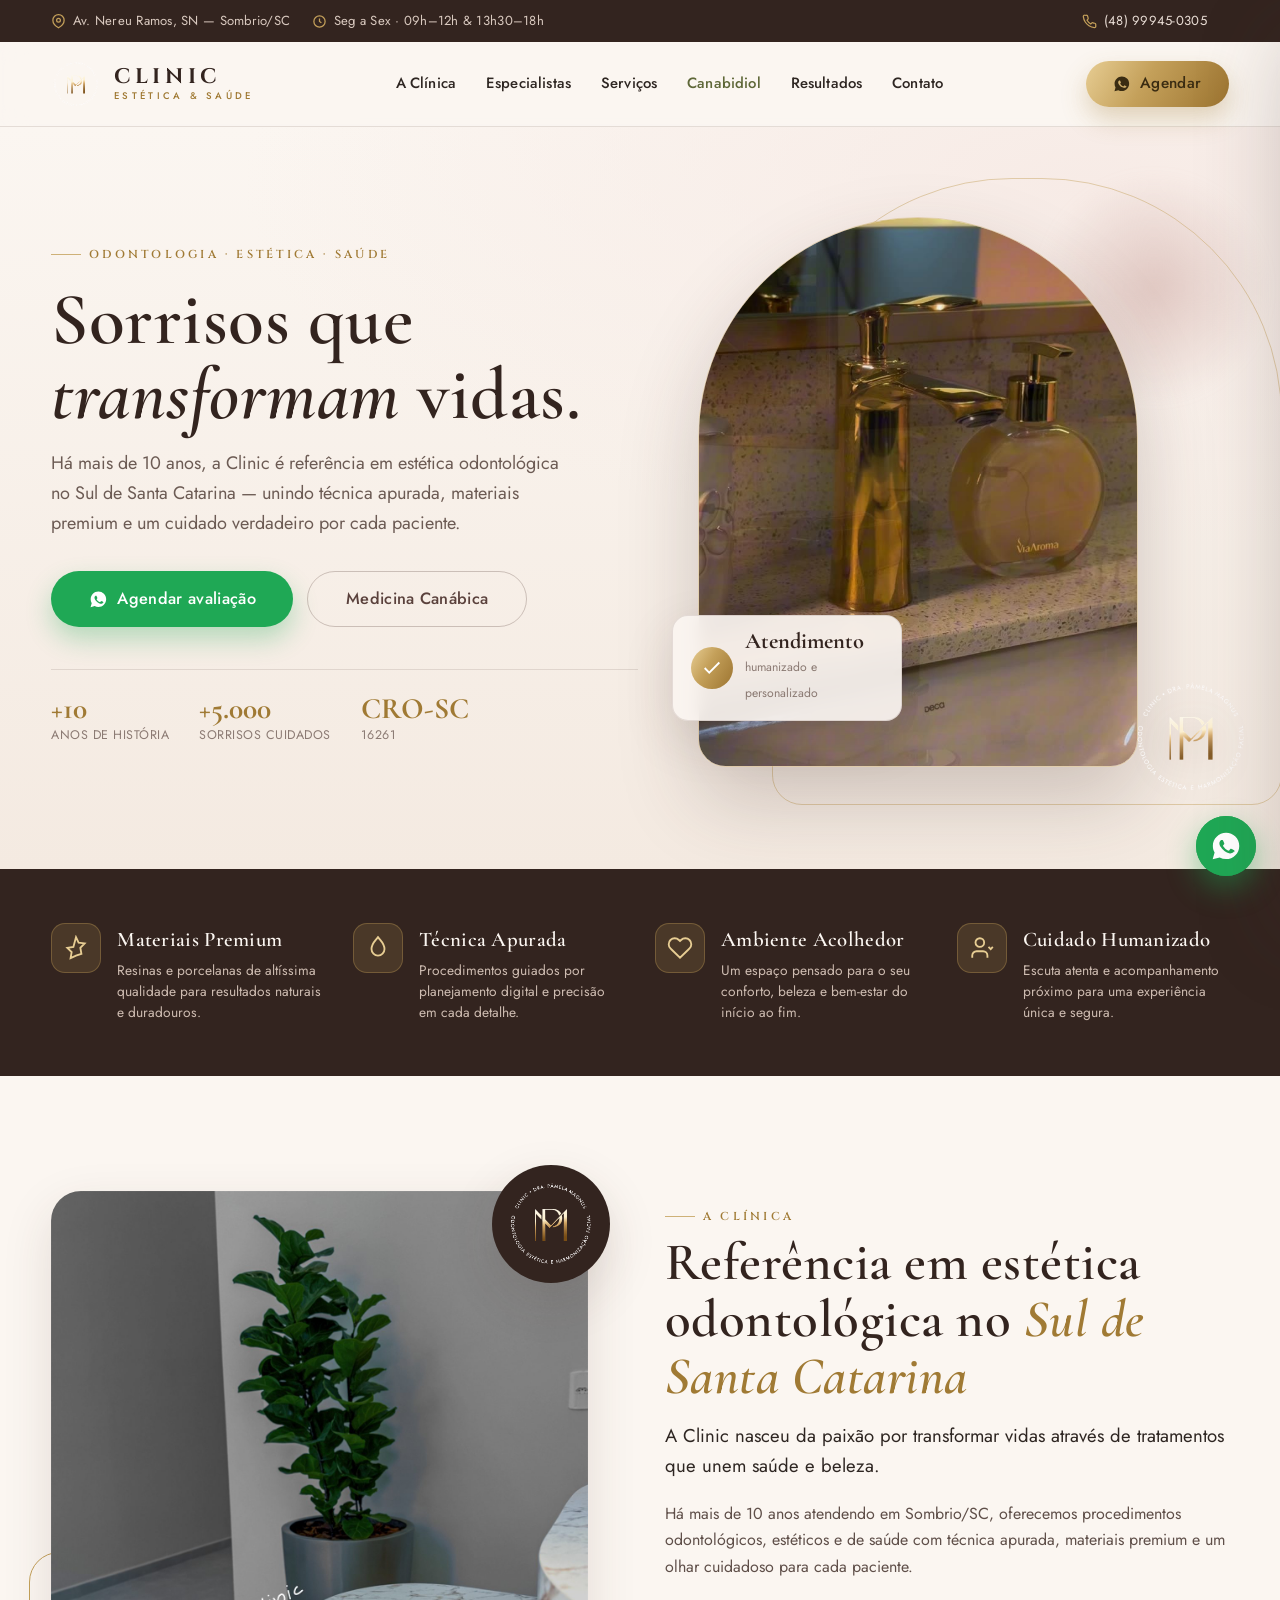
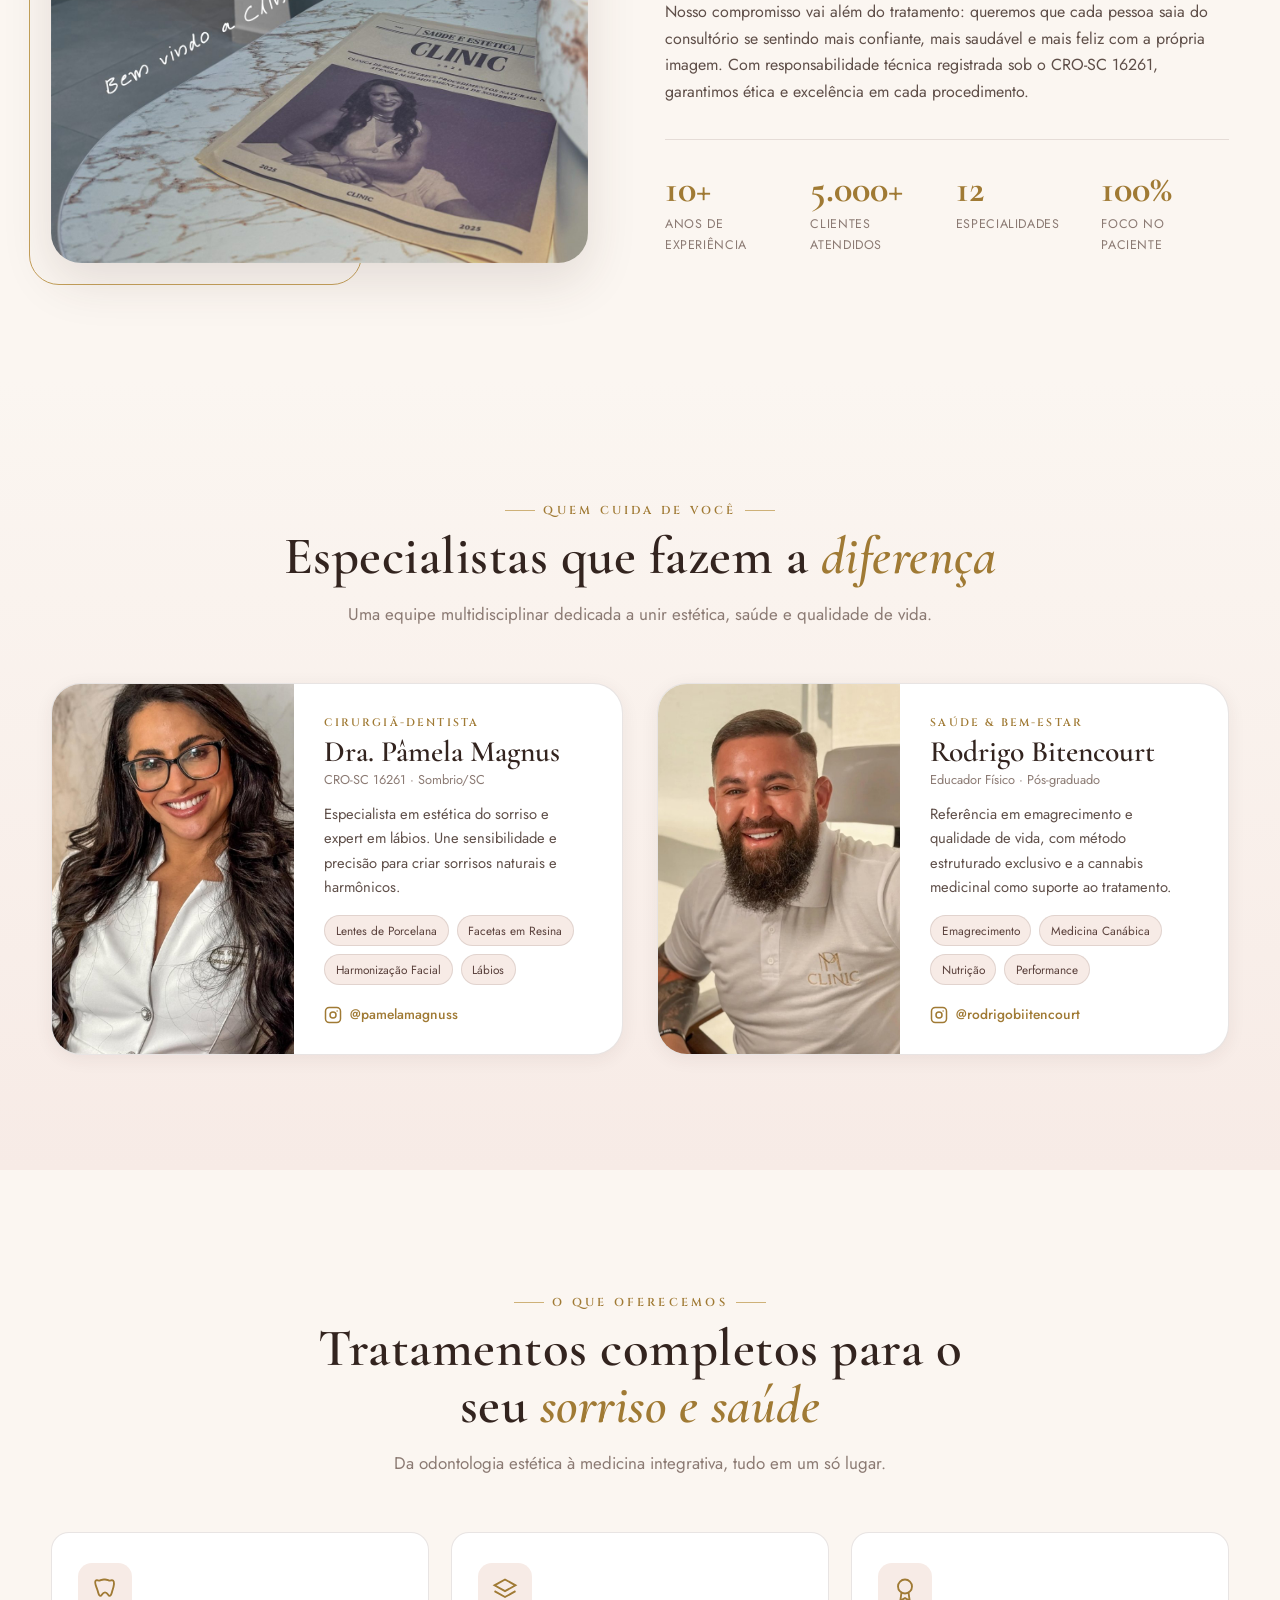
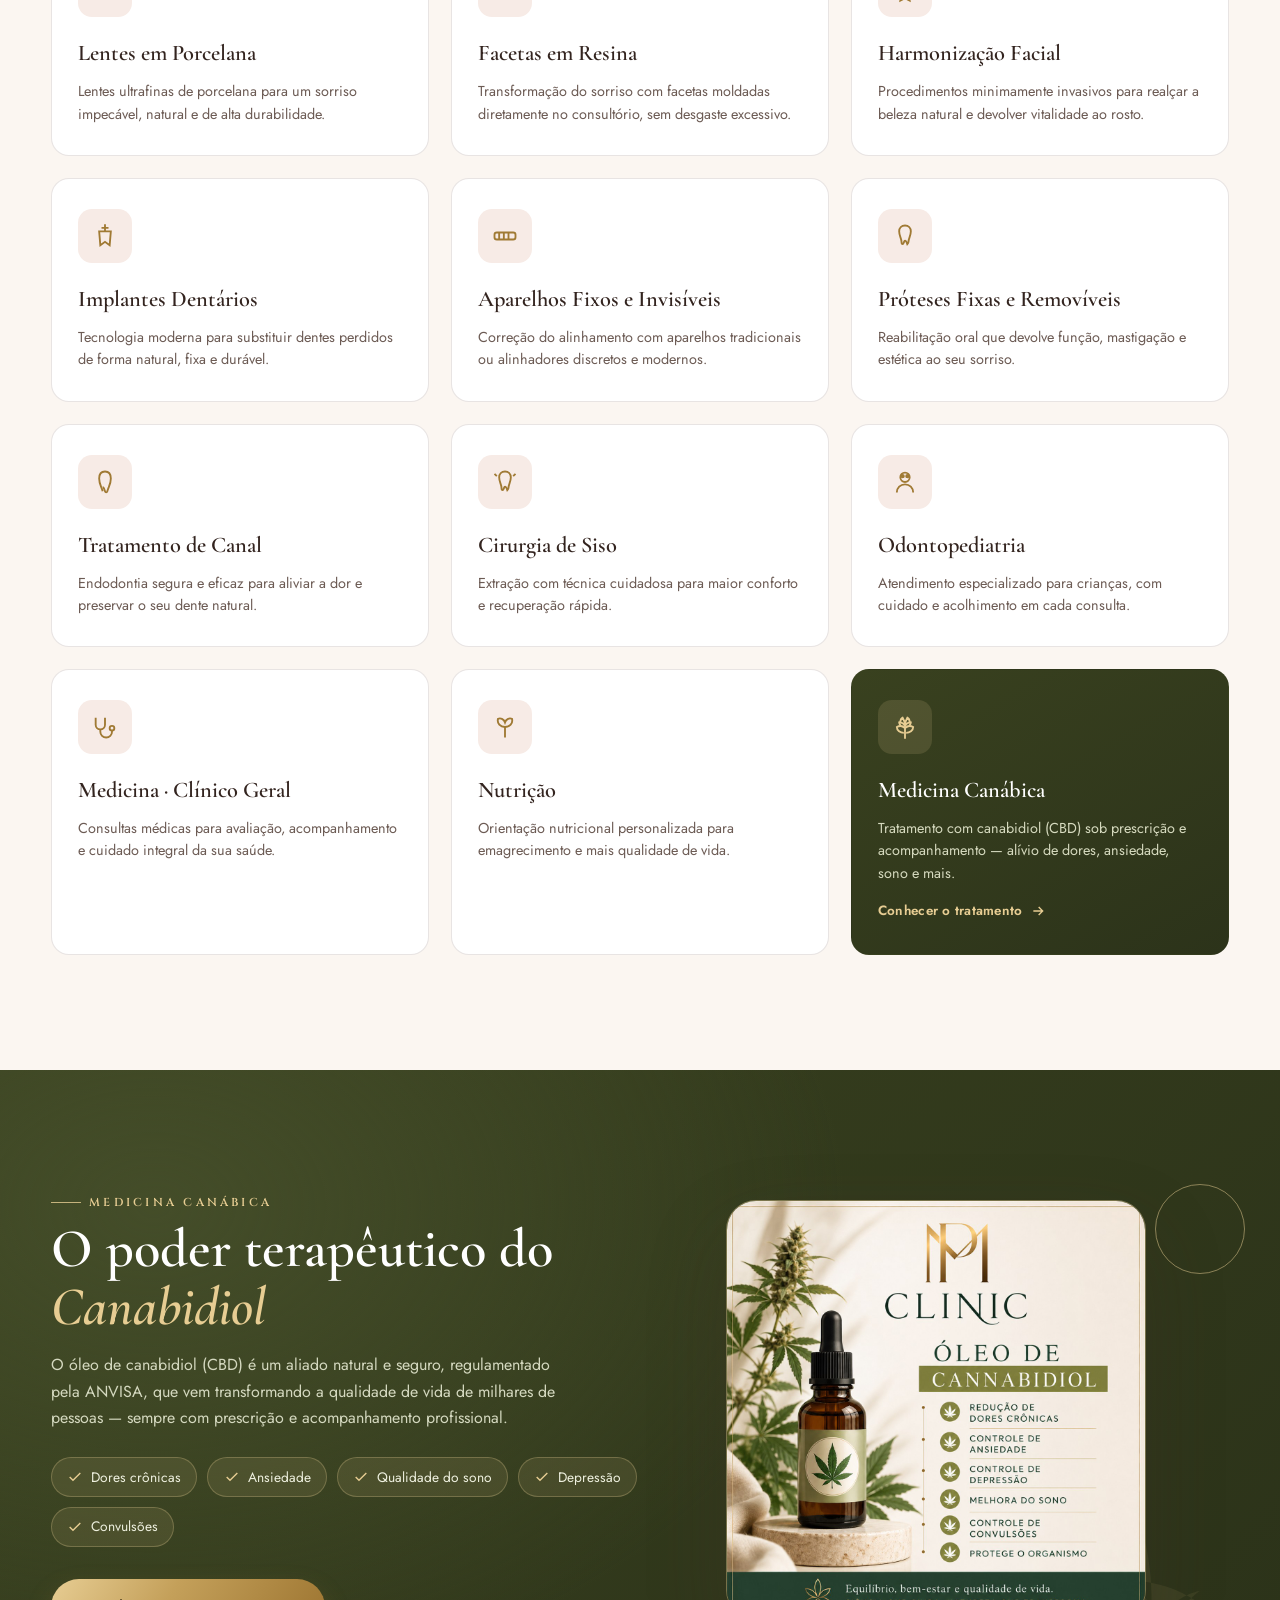
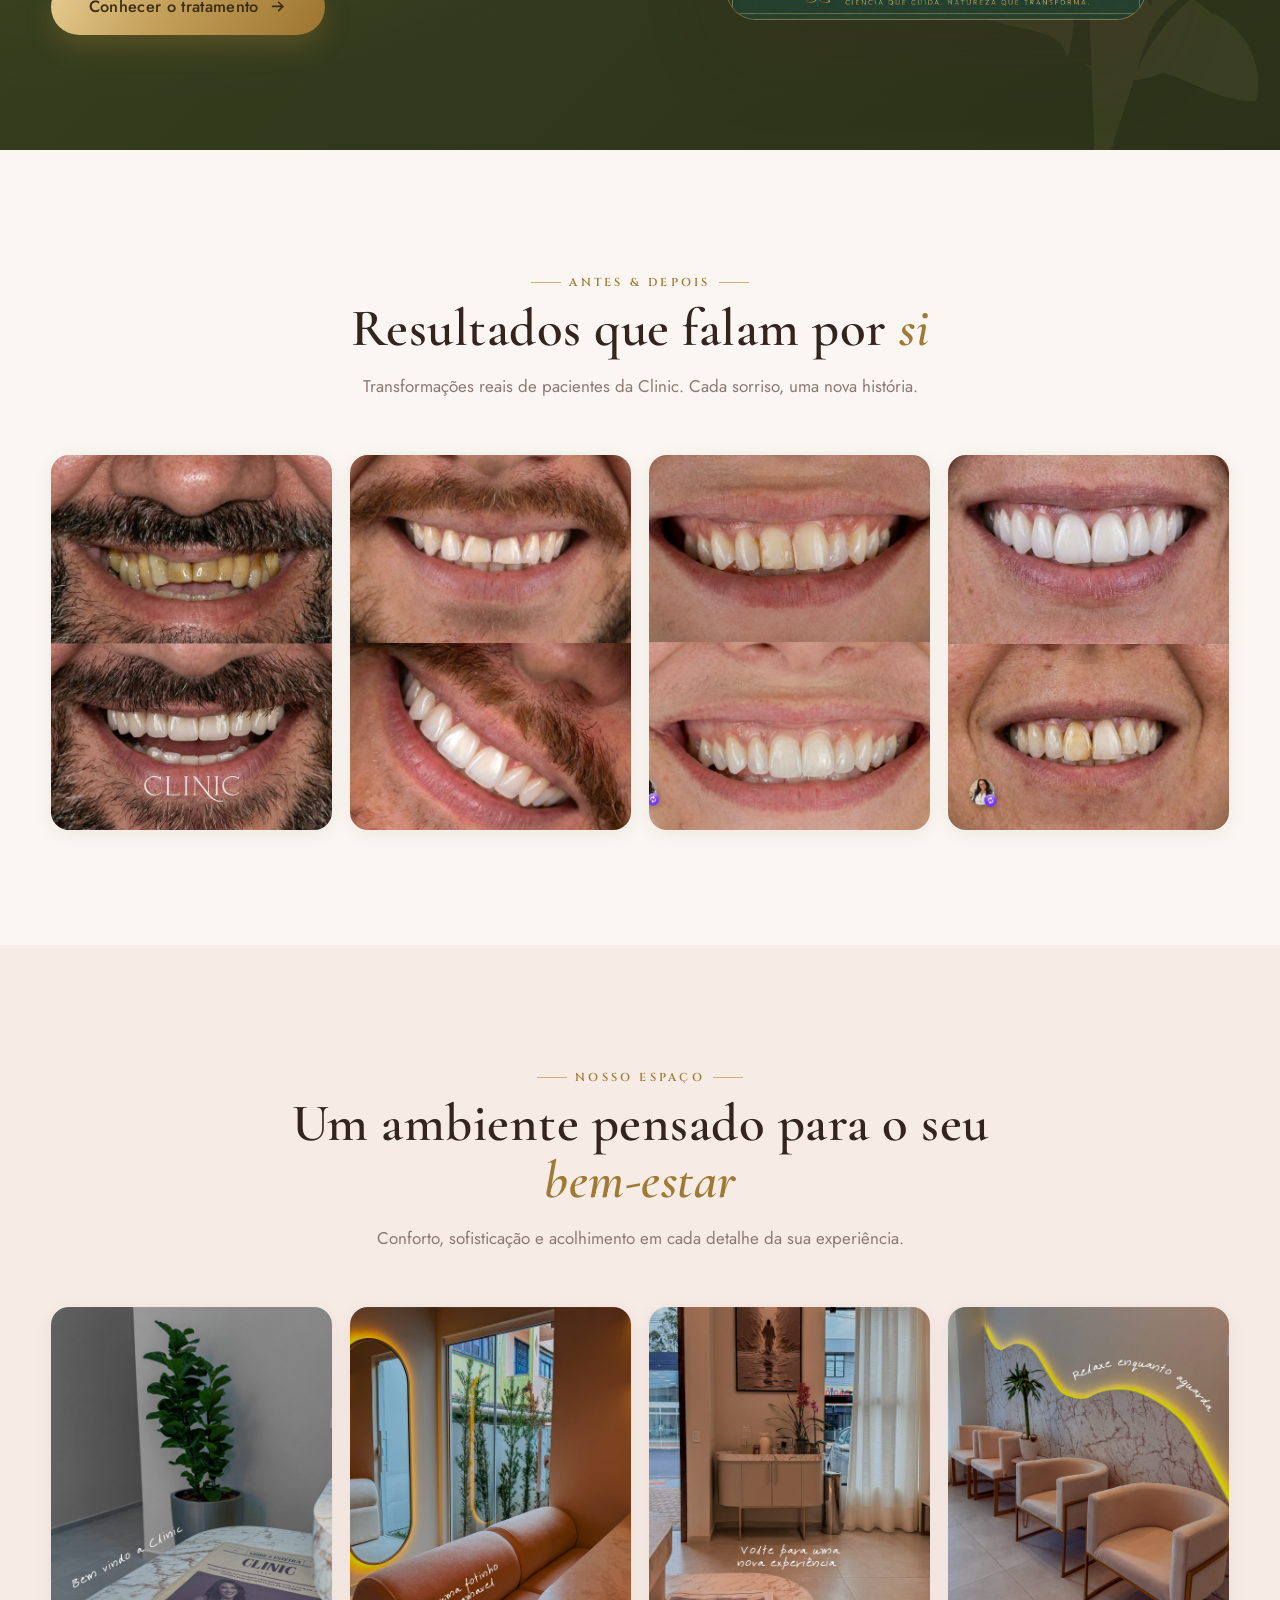
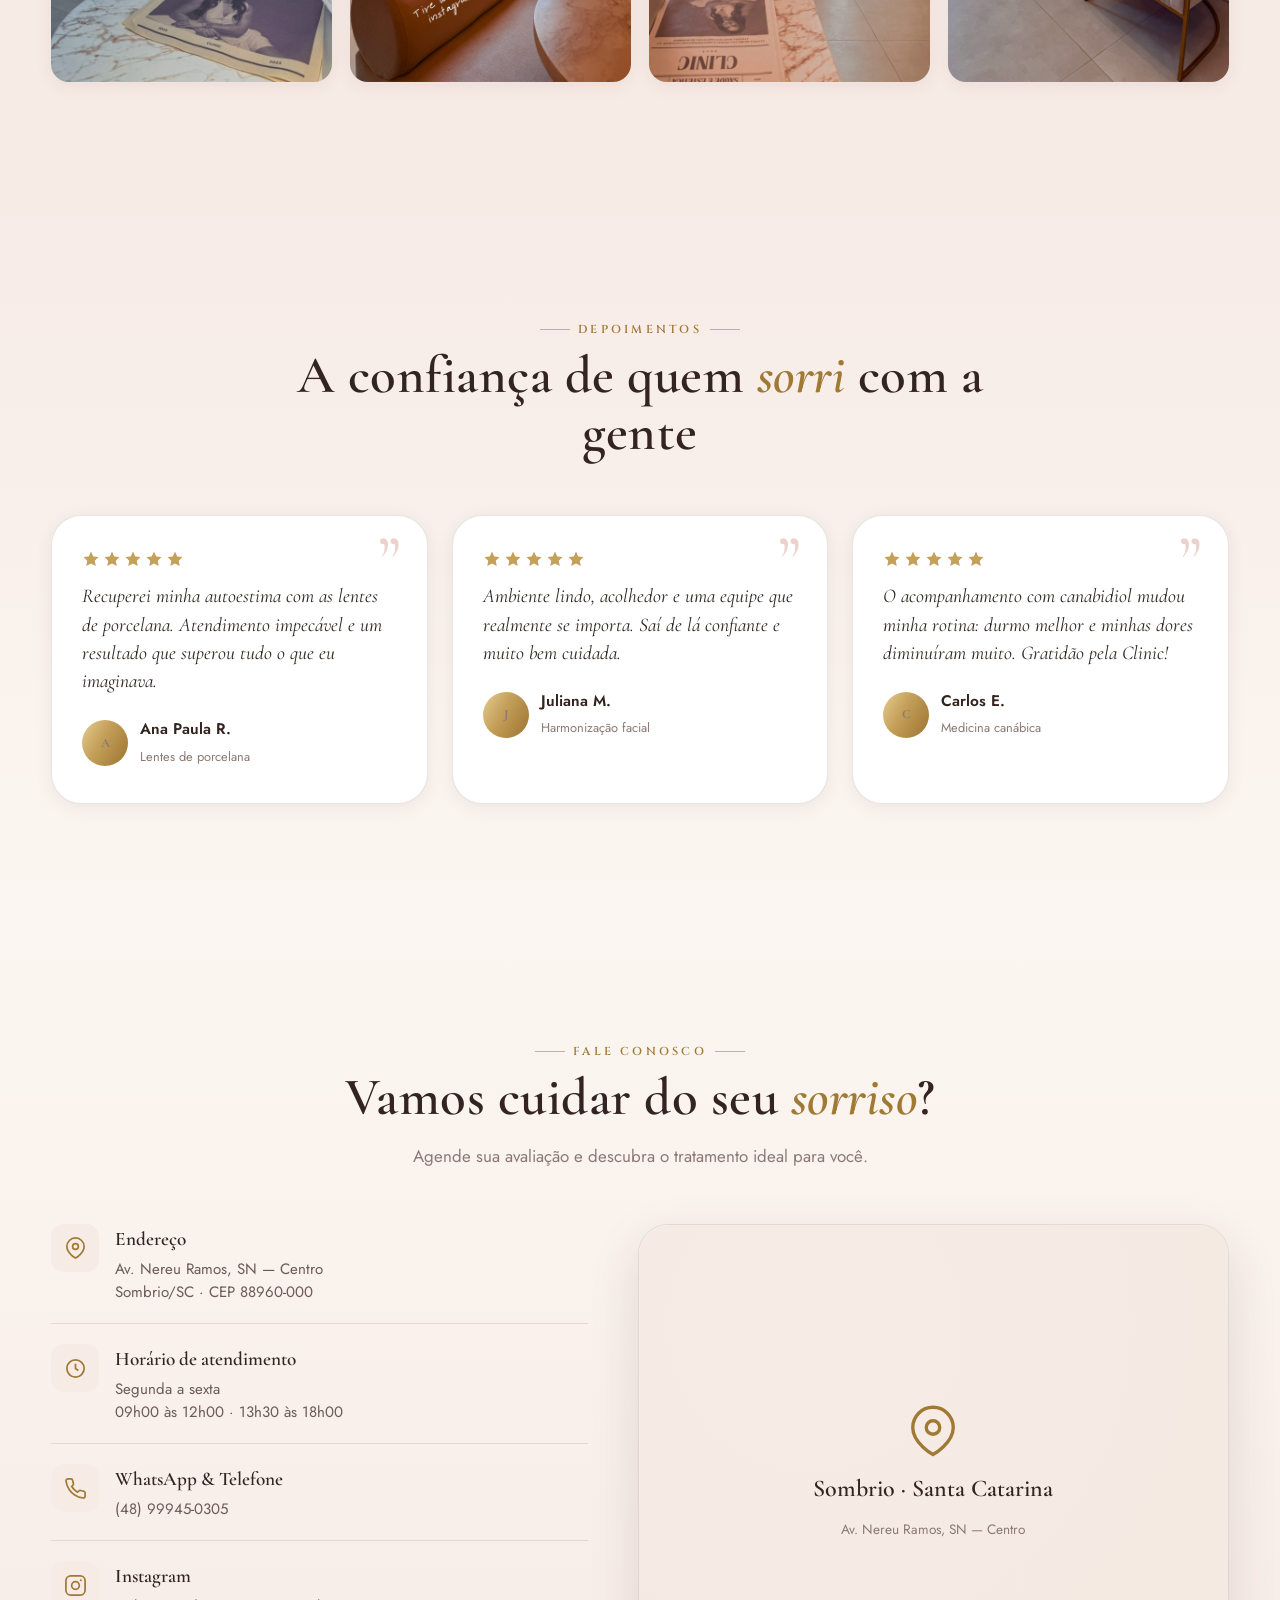
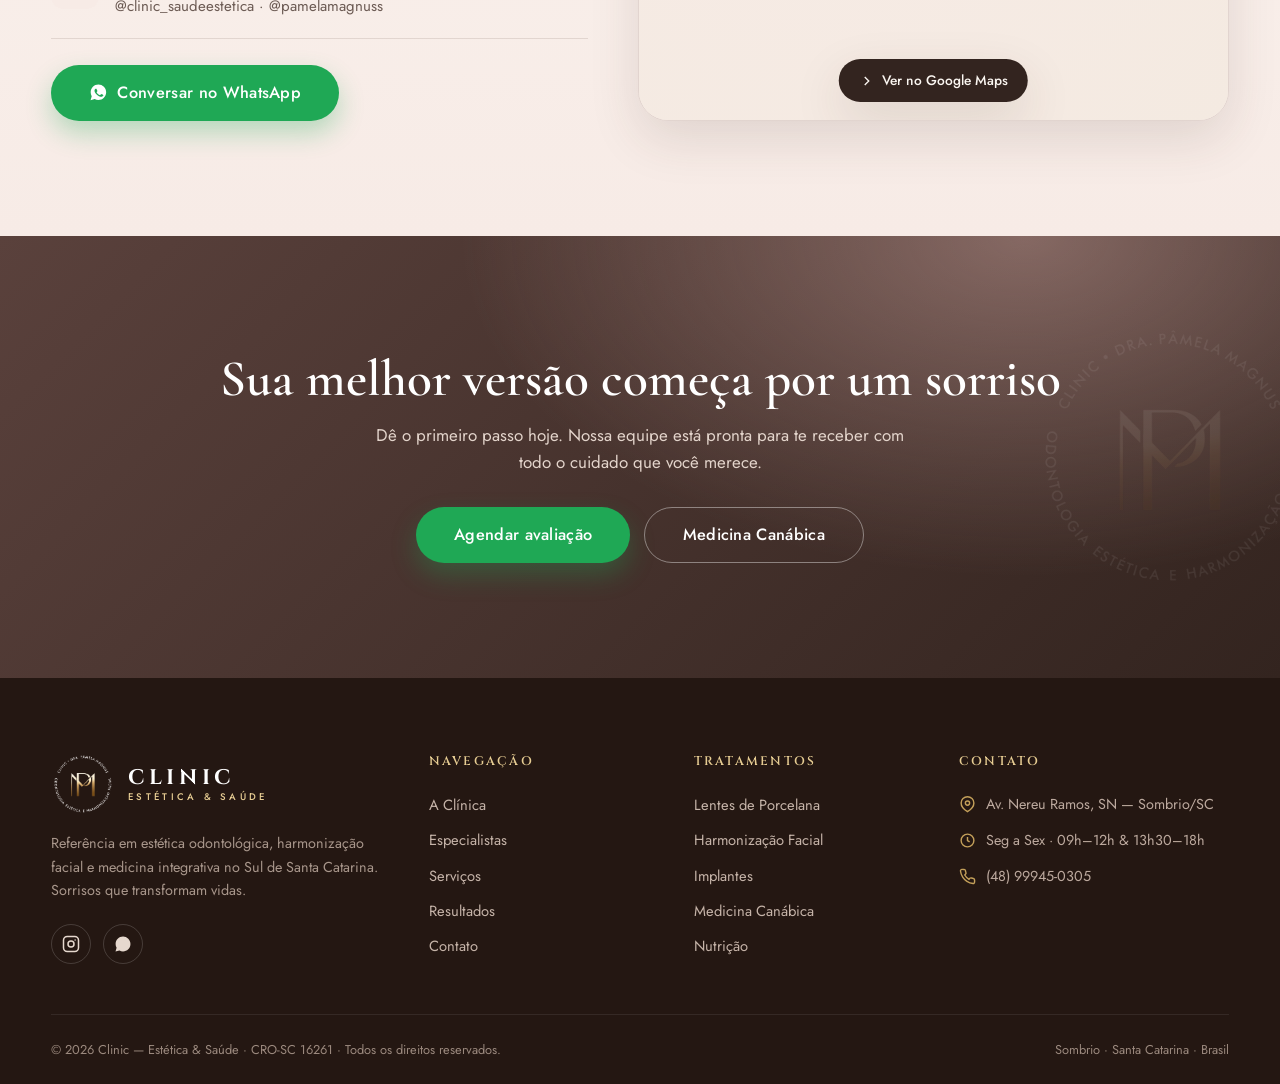
==== index.html @ 9b72a25b "Versao inicial do site Clinic para deploy na Vercel Site estatico (HTML/CSS/JS) da Clinic - Estetica" ====
<!DOCTYPE html>
<html lang="pt-BR">
<head>
<meta charset="UTF-8">
<meta name="viewport" content="width=device-width, initial-scale=1.0">
<title>Clinic — Estética &amp; Saúde | Odontologia e Harmonização Facial em Sombrio/SC</title>
<meta name="description" content="Clinic — referência em estética odontológica no Sul de Santa Catarina. Lentes de porcelana, facetas, harmonização facial, implantes e medicina canábica em Sombrio/SC. Agende sua avaliação.">
<meta name="theme-color" content="#33241F">
<meta property="og:title" content="Clinic — Estética &amp; Saúde | Sombrio/SC">
<meta property="og:description" content="Sorrisos que transformam vidas. Odontologia estética, harmonização facial e medicina canábica em Sombrio/SC.">
<meta property="og:type" content="website">
<meta property="og:url" content="https://clinicsombrio.com/">
<meta property="og:image" content="https://clinicsombrio.com/assets/img/clinic-2.jpg">
<meta property="og:locale" content="pt_BR">
<link rel="canonical" href="https://clinicsombrio.com/">
<link rel="icon" type="image/png" href="assets/img/favicon.png">
<link rel="apple-touch-icon" href="assets/img/apple-touch-icon.png">
<link rel="preconnect" href="https://fonts.googleapis.com">
<link rel="preconnect" href="https://fonts.gstatic.com" crossorigin>
<link href="https://fonts.googleapis.com/css2?family=Cinzel:wght@500;600;700&family=Cormorant+Garamond:ital,wght@0,400;0,500;0,600;0,700;1,400;1,500;1,600&family=Jost:wght@300;400;500;600&display=swap" rel="stylesheet">
<link rel="stylesheet" href="css/styles.css">
</head>
<body>

<!-- ============ TOP BAR ============ -->
<div class="topbar">
  <div class="container">
    <div class="topbar__group">
      <span class="topbar__item">
        <svg viewBox="0 0 24 24" fill="none" stroke="currentColor" stroke-width="2"><path d="M21 10c0 7-9 12-9 12s-9-5-9-12a9 9 0 0118 0z"/><circle cx="12" cy="10" r="3"/></svg>
        Av. Nereu Ramos, SN — Sombrio/SC
      </span>
      <span class="topbar__item">
        <svg viewBox="0 0 24 24" fill="none" stroke="currentColor" stroke-width="2"><circle cx="12" cy="12" r="9"/><path d="M12 7v5l3 2"/></svg>
        Seg a Sex · 09h–12h &amp; 13h30–18h
      </span>
    </div>
    <div class="topbar__group">
      <a class="topbar__item" href="tel:+5548999450305">
        <svg viewBox="0 0 24 24" fill="none" stroke="currentColor" stroke-width="2"><path d="M22 16.9v3a2 2 0 01-2.2 2 19.8 19.8 0 01-8.6-3.1 19.5 19.5 0 01-6-6 19.8 19.8 0 01-3.1-8.6A2 2 0 014.1 2h3a2 2 0 012 1.7c.1 1 .4 1.9.7 2.8a2 2 0 01-.5 2.1L8.1 9.9a16 16 0 006 6l1.3-1.3a2 2 0 012.1-.5c.9.3 1.8.6 2.8.7a2 2 0 011.7 2z"/></svg>
        (48) 99945-0305
      </a>
      <div class="topbar__socials">
        <a href="https://instagram.com/clinic_saudeestetica" target="_blank" rel="noopener" aria-label="Instagram da Clinic">
          <svg viewBox="0 0 24 24" fill="none" stroke="currentColor" stroke-width="2"><rect x="2" y="2" width="20" height="20" rx="5"/><circle cx="12" cy="12" r="4"/><circle cx="17.5" cy="6.5" r="1" fill="currentColor" stroke="none"/></svg>
        </a>
      </div>
    </div>
  </div>
</div>

<!-- ============ HEADER ============ -->
<header class="header" id="header">
  <div class="container header__inner">
    <a class="brand" href="#inicio" aria-label="Clinic — início">
      <img class="brand__badge" src="assets/img/logo-clinic.png" alt="Logo Clinic">
      <span class="brand__txt">
        <span class="brand__name">CLINIC</span>
        <span class="brand__tag">Estética &amp; Saúde</span>
      </span>
    </a>
    <nav class="nav" aria-label="Navegação principal">
      <ul class="nav__list">
        <li><a class="nav__link" href="#sobre">A Clínica</a></li>
        <li><a class="nav__link" href="#especialistas">Especialistas</a></li>
        <li><a class="nav__link" href="#servicos">Serviços</a></li>
        <li><a class="nav__link nav__link--cbd" href="canabidiol.html">Canabidiol</a></li>
        <li><a class="nav__link" href="#resultados">Resultados</a></li>
        <li><a class="nav__link" href="#contato">Contato</a></li>
      </ul>
    </nav>
    <div class="header__actions">
      <a class="btn btn--gold btn--header" href="https://wa.me/5548999450305?text=Ol%C3%A1!%20Vim%20pelo%20site%20da%20Clinic%20e%20gostaria%20de%20agendar%20uma%20avalia%C3%A7%C3%A3o." target="_blank" rel="noopener">
        <svg viewBox="0 0 24 24" fill="currentColor"><path d="M12.04 2C6.58 2 2.13 6.45 2.13 11.91c0 1.75.46 3.45 1.32 4.95L2 22l5.25-1.38a9.9 9.9 0 004.79 1.22h.01c5.46 0 9.9-4.45 9.9-9.91 0-2.65-1.03-5.14-2.9-7.01A9.82 9.82 0 0012.04 2zm5.8 14.15c-.24.68-1.4 1.3-1.94 1.34-.5.05-.95.23-3.2-.67-2.7-1.06-4.42-3.8-4.55-3.98-.13-.18-1.1-1.46-1.1-2.78 0-1.32.7-1.97.94-2.24.24-.27.53-.34.7-.34.18 0 .35 0 .5.01.16.01.38-.06.6.46.24.55.8 1.9.87 2.04.07.14.12.3.02.48-.1.18-.15.3-.3.46-.14.18-.3.4-.43.53-.14.14-.29.29-.12.57.17.27.74 1.22 1.6 1.98 1.1.98 2.02 1.28 2.3 1.42.28.14.45.12.62-.07.17-.18.71-.83.9-1.11.18-.27.37-.23.62-.14.25.1 1.6.76 1.87.9.27.14.45.2.52.32.07.12.07.7-.17 1.38z"/></svg>
        Agendar
      </a>
      <button class="menu-toggle" id="menuToggle" aria-label="Abrir menu" aria-expanded="false"><span></span></button>
    </div>
  </div>
</header>

<!-- mobile nav -->
<div class="nav-overlay" id="navOverlay"></div>
<aside class="mobile-nav" id="mobileNav" aria-label="Menu">
  <a href="#sobre">A Clínica <span>→</span></a>
  <a href="#especialistas">Especialistas <span>→</span></a>
  <a href="#servicos">Serviços <span>→</span></a>
  <a href="canabidiol.html">Canabidiol <span>→</span></a>
  <a href="#resultados">Resultados <span>→</span></a>
  <a href="#contato">Contato <span>→</span></a>
  <a class="btn btn--wa" href="https://wa.me/5548999450305?text=Ol%C3%A1!%20Vim%20pelo%20site%20da%20Clinic%20e%20gostaria%20de%20agendar%20uma%20avalia%C3%A7%C3%A3o." target="_blank" rel="noopener" style="justify-content:center">Agendar pelo WhatsApp</a>
</aside>

<main>

<!-- ============ HERO ============ -->
<section class="hero" id="inicio">
  <div class="container hero__inner">
    <div class="hero__content">
      <span class="eyebrow" data-reveal>Odontologia · Estética · Saúde</span>
      <h1 class="hero__title" data-reveal data-delay="1">Sorrisos que <em>transformam</em> vidas.</h1>
      <p class="hero__text" data-reveal data-delay="2">Há mais de 10 anos, a Clinic é referência em estética odontológica no Sul de Santa Catarina — unindo técnica apurada, materiais premium e um cuidado verdadeiro por cada paciente.</p>
      <div class="hero__cta" data-reveal data-delay="3">
        <a class="btn btn--wa btn--lg" href="https://wa.me/5548999450305?text=Ol%C3%A1!%20Vim%20pelo%20site%20da%20Clinic%20e%20gostaria%20de%20agendar%20uma%20avalia%C3%A7%C3%A3o." target="_blank" rel="noopener">
          <svg viewBox="0 0 24 24" fill="currentColor"><path d="M12.04 2C6.58 2 2.13 6.45 2.13 11.91c0 1.75.46 3.45 1.32 4.95L2 22l5.25-1.38a9.9 9.9 0 004.79 1.22h.01c5.46 0 9.9-4.45 9.9-9.91 0-2.65-1.03-5.14-2.9-7.01A9.82 9.82 0 0012.04 2zm5.8 14.15c-.24.68-1.4 1.3-1.94 1.34-.5.05-.95.23-3.2-.67-2.7-1.06-4.42-3.8-4.55-3.98-.13-.18-1.1-1.46-1.1-2.78 0-1.32.7-1.97.94-2.24.24-.27.53-.34.7-.34.18 0 .35 0 .5.01.16.01.38-.06.6.46.24.55.8 1.9.87 2.04.07.14.12.3.02.48-.1.18-.15.3-.3.46-.14.18-.3.4-.43.53-.14.14-.29.29-.12.57.17.27.74 1.22 1.6 1.98 1.1.98 2.02 1.28 2.3 1.42.28.14.45.12.62-.07.17-.18.71-.83.9-1.11.18-.27.37-.23.62-.14.25.1 1.6.76 1.87.9.27.14.45.2.52.32.07.12.07.7-.17 1.38z"/></svg>
          Agendar avaliação
        </a>
        <a class="btn btn--ghost btn--lg" href="canabidiol.html">Medicina Canábica</a>
      </div>
      <div class="hero__trust" data-reveal data-delay="4">
        <div class="t"><b>+10</b><span>Anos de história</span></div>
        <div class="t"><b>+5.000</b><span>Sorrisos cuidados</span></div>
        <div class="t"><b>CRO-SC</b><span>16261</span></div>
      </div>
    </div>
    <div class="hero__media" data-reveal data-delay="2">
      <div class="hero__frame">
        <video class="hero__video" poster="assets/video/hero-poster.jpg" autoplay muted loop playsinline webkit-playsinline preload="auto" aria-label="Vídeo do ambiente da Clinic em Sombrio/SC">
          <source src="assets/video/hero.mp4" type="video/mp4">
          <img src="assets/video/hero-poster.jpg" alt="Ambiente acolhedor da Clinic em Sombrio/SC">
        </video>
      </div>
      <div class="hero__float">
        <span class="ring"><svg viewBox="0 0 24 24" fill="none" stroke="currentColor" stroke-width="2"><path d="M20 6L9 17l-5-5"/></svg></span>
        <div><b>Atendimento</b><span>humanizado e personalizado</span></div>
      </div>
      <img class="hero__badge-wm" src="assets/img/logo-clinic.png" alt="">
    </div>
  </div>
</section>

<!-- ============ FEATURES ============ -->
<section class="features">
  <div class="container">
    <div class="features__grid">
      <div class="feature" data-reveal>
        <span class="feature__icon"><svg viewBox="0 0 24 24" fill="none" stroke="currentColor" stroke-width="1.7"><path d="M12 2l2.4 5 5.6.8-4 4 1 5.6L12 19l-5 2.4 1-5.6-4-4 5.6-.8z"/></svg></span>
        <div><h3>Materiais Premium</h3><p>Resinas e porcelanas de altíssima qualidade para resultados naturais e duradouros.</p></div>
      </div>
      <div class="feature" data-reveal data-delay="1">
        <span class="feature__icon"><svg viewBox="0 0 24 24" fill="none" stroke="currentColor" stroke-width="1.7"><path d="M12 2C9 6 6 8 6 13a6 6 0 0012 0c0-5-3-7-6-11z"/></svg></span>
        <div><h3>Técnica Apurada</h3><p>Procedimentos guiados por planejamento digital e precisão em cada detalhe.</p></div>
      </div>
      <div class="feature" data-reveal data-delay="2">
        <span class="feature__icon"><svg viewBox="0 0 24 24" fill="none" stroke="currentColor" stroke-width="1.7"><path d="M20.8 4.6a5.5 5.5 0 00-7.8 0L12 5.6l-1-1a5.5 5.5 0 00-7.8 7.8l1 1L12 21l7.8-7.6 1-1a5.5 5.5 0 000-7.8z"/></svg></span>
        <div><h3>Ambiente Acolhedor</h3><p>Um espaço pensado para o seu conforto, beleza e bem-estar do início ao fim.</p></div>
      </div>
      <div class="feature" data-reveal data-delay="3">
        <span class="feature__icon"><svg viewBox="0 0 24 24" fill="none" stroke="currentColor" stroke-width="1.7"><path d="M17 21v-2a4 4 0 00-4-4H7a4 4 0 00-4 4v2"/><circle cx="10" cy="7" r="4"/><path d="M22 11l-2 2-2-2"/></svg></span>
        <div><h3>Cuidado Humanizado</h3><p>Escuta atenta e acompanhamento próximo para uma experiência única e segura.</p></div>
      </div>
    </div>
  </div>
</section>

<!-- ============ SOBRE ============ -->
<section class="section about" id="sobre">
  <div class="container about__grid">
    <div class="about__media" data-reveal>
      <img src="assets/img/clinic-1.jpg" alt="Recepção da Clinic — Sombrio/SC">
      <div class="about__badge"><img src="assets/img/logo-clinic.png" alt="Selo Clinic"></div>
      <span class="accent"></span>
    </div>
    <div class="about__content">
      <span class="eyebrow" data-reveal>A Clínica</span>
      <h2 class="section-title" data-reveal data-delay="1">Referência em estética odontológica no <em>Sul de Santa Catarina</em></h2>
      <p class="lead" data-reveal data-delay="1">A Clinic nasceu da paixão por transformar vidas através de tratamentos que unem saúde e beleza.</p>
      <p data-reveal data-delay="2">Há mais de 10 anos atendendo em Sombrio/SC, oferecemos procedimentos odontológicos, estéticos e de saúde com técnica apurada, materiais premium e um olhar cuidadoso para cada paciente.</p>
      <p data-reveal data-delay="2">Nosso compromisso vai além do tratamento: queremos que cada pessoa saia do consultório se sentindo mais confiante, mais saudável e mais feliz com a própria imagem. Com responsabilidade técnica registrada sob o CRO-SC 16261, garantimos ética e excelência em cada procedimento.</p>
      <div class="stats" data-reveal data-delay="3">
        <div class="stat"><div class="stat__num" data-count="10" data-suffix="+">0</div><div class="stat__label">Anos de experiência</div></div>
        <div class="stat"><div class="stat__num" data-count="5000" data-suffix="+">0</div><div class="stat__label">Clientes atendidos</div></div>
        <div class="stat"><div class="stat__num" data-count="12" data-suffix="">0</div><div class="stat__label">Especialidades</div></div>
        <div class="stat"><div class="stat__num" data-count="100" data-suffix="%">0</div><div class="stat__label">Foco no paciente</div></div>
      </div>
    </div>
  </div>
</section>

<!-- ============ ESPECIALISTAS ============ -->
<section class="section section--alt" id="especialistas">
  <div class="container">
    <div class="section-head center">
      <span class="eyebrow center" data-reveal>Quem cuida de você</span>
      <h2 class="section-title" data-reveal data-delay="1">Especialistas que fazem a <em>diferença</em></h2>
      <p class="section-lead" data-reveal data-delay="2">Uma equipe multidisciplinar dedicada a unir estética, saúde e qualidade de vida.</p>
    </div>
    <div class="team__grid">
      <article class="specialist" data-reveal>
        <div class="specialist__img"><img src="assets/img/pamela.jpg" alt="Dra. Pâmela Magnus"></div>
        <div class="specialist__info">
          <span class="specialist__role">Cirurgiã-Dentista</span>
          <h3 class="specialist__name">Dra. Pâmela Magnus</h3>
          <span class="specialist__cro">CRO-SC 16261 · Sombrio/SC</span>
          <p class="specialist__bio">Especialista em estética do sorriso e expert em lábios. Une sensibilidade e precisão para criar sorrisos naturais e harmônicos.</p>
          <div class="specialist__tags">
            <span class="tag">Lentes de Porcelana</span><span class="tag">Facetas em Resina</span><span class="tag">Harmonização Facial</span><span class="tag">Lábios</span>
          </div>
          <a class="specialist__social" href="https://instagram.com/pamelamagnuss" target="_blank" rel="noopener">
            <svg viewBox="0 0 24 24" fill="none" stroke="currentColor" stroke-width="2"><rect x="2" y="2" width="20" height="20" rx="5"/><circle cx="12" cy="12" r="4"/><circle cx="17.5" cy="6.5" r="1" fill="currentColor" stroke="none"/></svg>
            @pamelamagnuss
          </a>
        </div>
      </article>
      <article class="specialist" data-reveal data-delay="1">
        <div class="specialist__img"><img src="assets/img/rodrigo.jpg" alt="Rodrigo Bitencourt"></div>
        <div class="specialist__info">
          <span class="specialist__role">Saúde &amp; Bem-estar</span>
          <h3 class="specialist__name">Rodrigo Bitencourt</h3>
          <span class="specialist__cro">Educador Físico · Pós-graduado</span>
          <p class="specialist__bio">Referência em emagrecimento e qualidade de vida, com método estruturado exclusivo e a cannabis medicinal como suporte ao tratamento.</p>
          <div class="specialist__tags">
            <span class="tag">Emagrecimento</span><span class="tag">Medicina Canábica</span><span class="tag">Nutrição</span><span class="tag">Performance</span>
          </div>
          <a class="specialist__social" href="https://instagram.com/rodrigobiitencourt" target="_blank" rel="noopener">
            <svg viewBox="0 0 24 24" fill="none" stroke="currentColor" stroke-width="2"><rect x="2" y="2" width="20" height="20" rx="5"/><circle cx="12" cy="12" r="4"/><circle cx="17.5" cy="6.5" r="1" fill="currentColor" stroke="none"/></svg>
            @rodrigobiitencourt
          </a>
        </div>
      </article>
    </div>
  </div>
</section>

<!-- ============ SERVIÇOS ============ -->
<section class="section services" id="servicos">
  <div class="container">
    <div class="section-head center">
      <span class="eyebrow center" data-reveal>O que oferecemos</span>
      <h2 class="section-title" data-reveal data-delay="1">Tratamentos completos para o seu <em>sorriso e saúde</em></h2>
      <p class="section-lead" data-reveal data-delay="2">Da odontologia estética à medicina integrativa, tudo em um só lugar.</p>
    </div>
    <div class="services__grid">
      <article class="service" data-reveal>
        <span class="service__icon"><svg viewBox="0 0 24 24" fill="none" stroke="currentColor" stroke-width="1.6"><path d="M12 3c2 0 3 1 4 1s2-1 3 0c1.4 1.4.5 5-.5 8s-1 5-2.5 5-1.5-3-4-3-2.5 3-4 3-1.5-2-2.5-5S2.6 5.4 4 4c1-1 2 0 3 0s2-1 4-1z"/></svg></span>
        <h3 class="service__title">Lentes em Porcelana</h3>
        <p class="service__desc">Lentes ultrafinas de porcelana para um sorriso impecável, natural e de alta durabilidade.</p>
      </article>
      <article class="service" data-reveal data-delay="1">
        <span class="service__icon"><svg viewBox="0 0 24 24" fill="none" stroke="currentColor" stroke-width="1.6"><path d="M12 3l9 5-9 5-9-5 9-5z"/><path d="M3 13l9 5 9-5"/></svg></span>
        <h3 class="service__title">Facetas em Resina</h3>
        <p class="service__desc">Transformação do sorriso com facetas moldadas diretamente no consultório, sem desgaste excessivo.</p>
      </article>
      <article class="service" data-reveal data-delay="2">
        <span class="service__icon"><svg viewBox="0 0 24 24" fill="none" stroke="currentColor" stroke-width="1.6"><circle cx="12" cy="9" r="6"/><path d="M9 14l-1 7 4-2 4 2-1-7"/></svg></span>
        <h3 class="service__title">Harmonização Facial</h3>
        <p class="service__desc">Procedimentos minimamente invasivos para realçar a beleza natural e devolver vitalidade ao rosto.</p>
      </article>
      <article class="service" data-reveal>
        <span class="service__icon"><svg viewBox="0 0 24 24" fill="none" stroke="currentColor" stroke-width="1.6"><path d="M12 2v6"/><path d="M9 5h6"/><path d="M7 8h10l-1 12-4-3-4 3z"/></svg></span>
        <h3 class="service__title">Implantes Dentários</h3>
        <p class="service__desc">Tecnologia moderna para substituir dentes perdidos de forma natural, fixa e durável.</p>
      </article>
      <article class="service" data-reveal data-delay="1">
        <span class="service__icon"><svg viewBox="0 0 24 24" fill="none" stroke="currentColor" stroke-width="1.6"><rect x="3" y="9" width="18" height="6" rx="2"/><path d="M7 9v6M11 9v6M15 9v6"/></svg></span>
        <h3 class="service__title">Aparelhos Fixos e Invisíveis</h3>
        <p class="service__desc">Correção do alinhamento com aparelhos tradicionais ou alinhadores discretos e modernos.</p>
      </article>
      <article class="service" data-reveal data-delay="2">
        <span class="service__icon"><svg viewBox="0 0 24 24" fill="none" stroke="currentColor" stroke-width="1.6"><path d="M12 3c3 0 5 2 5 5 0 4-2 6-2 9 0 1-1 2-1 2s-1-3-2-3-1 3-2 3-1-1-1-2c0-3-2-5-2-9 0-3 2-5 5-5z"/></svg></span>
        <h3 class="service__title">Próteses Fixas e Removíveis</h3>
        <p class="service__desc">Reabilitação oral que devolve função, mastigação e estética ao seu sorriso.</p>
      </article>
      <article class="service" data-reveal>
        <span class="service__icon"><svg viewBox="0 0 24 24" fill="none" stroke="currentColor" stroke-width="1.6"><path d="M12 3c3 0 5 2 5 6 0 5-2 7-3 11-.3 1-1.7 1-2 0-.6-2-1-3.5-2-3.5"/><path d="M12 3C9 3 7 5 7 9c0 5 2 7 3 11"/></svg></span>
        <h3 class="service__title">Tratamento de Canal</h3>
        <p class="service__desc">Endodontia segura e eficaz para aliviar a dor e preservar o seu dente natural.</p>
      </article>
      <article class="service" data-reveal data-delay="1">
        <span class="service__icon"><svg viewBox="0 0 24 24" fill="none" stroke="currentColor" stroke-width="1.6"><path d="M12 3c3 0 5 2 5 5 0 4-2 6-2 9 0 1-1 2-1 2s-1-3-2-3-1 3-2 3-1-1-1-2c0-3-2-5-2-9 0-3 2-5 5-5z"/><path d="M5 7l-2-2M19 7l2-2"/></svg></span>
        <h3 class="service__title">Cirurgia de Siso</h3>
        <p class="service__desc">Extração com técnica cuidadosa para maior conforto e recuperação rápida.</p>
      </article>
      <article class="service" data-reveal data-delay="2">
        <span class="service__icon"><svg viewBox="0 0 24 24" fill="none" stroke="currentColor" stroke-width="1.6"><circle cx="12" cy="8" r="4"/><path d="M5 21c0-4 3-7 7-7s7 3 7 7"/><circle cx="10" cy="7" r="1" fill="currentColor"/><circle cx="14" cy="7" r="1" fill="currentColor"/></svg></span>
        <h3 class="service__title">Odontopediatria</h3>
        <p class="service__desc">Atendimento especializado para crianças, com cuidado e acolhimento em cada consulta.</p>
      </article>
      <article class="service" data-reveal>
        <span class="service__icon"><svg viewBox="0 0 24 24" fill="none" stroke="currentColor" stroke-width="1.6"><path d="M4 4v6a4 4 0 008 0V4"/><path d="M8 14v2a5 5 0 0010 0v-1"/><circle cx="18" cy="13" r="2"/></svg></span>
        <h3 class="service__title">Medicina · Clínico Geral</h3>
        <p class="service__desc">Consultas médicas para avaliação, acompanhamento e cuidado integral da sua saúde.</p>
      </article>
      <article class="service" data-reveal data-delay="1">
        <span class="service__icon"><svg viewBox="0 0 24 24" fill="none" stroke="currentColor" stroke-width="1.6"><path d="M12 8c1-3 4-4 6-3 1 4-2 7-6 7-4 0-7-3-6-7 2-1 5 0 6 3z"/><path d="M12 12v9"/></svg></span>
        <h3 class="service__title">Nutrição</h3>
        <p class="service__desc">Orientação nutricional personalizada para emagrecimento e mais qualidade de vida.</p>
      </article>
      <a class="service service--feature" href="canabidiol.html" data-reveal data-delay="2">
        <span class="service__icon"><svg viewBox="0 0 24 24" fill="none" stroke="currentColor" stroke-width="1.6"><path d="M12 22V11"/><path d="M12 11c0-4-2-7-2-7s-2 1-2 4M12 11c0-4 2-7 2-7s2 1 2 4M12 13c-2-2-5-2-7-1 0 3 3 5 6 5M12 13c2-2 5-2 7-1 0 3-3 5-6 5M12 11c-1-2-3-3-5-3 0 2 2 4 4 4M12 11c1-2 3-3 5-3 0 2-2 4-4 4"/></svg></span>
        <h3 class="service__title">Medicina Canábica</h3>
        <p class="service__desc">Tratamento com canabidiol (CBD) sob prescrição e acompanhamento — alívio de dores, ansiedade, sono e mais.</p>
        <span class="service__more">Conhecer o tratamento <svg viewBox="0 0 24 24" fill="none" stroke="currentColor" stroke-width="2"><path d="M5 12h14M13 6l6 6-6 6"/></svg></span>
      </a>
    </div>
  </div>
</section>

<!-- ============ CANABIDIOL TEASER ============ -->
<section class="section cbd" id="canabidiol">
  <svg class="cbd__leaf" viewBox="0 0 24 24" fill="currentColor"><path d="M12 22V11c-2-2-5-2-7-1 0 3 3 5 6 5-3 0-6-2-6-5-2 0-4 2-4 4 3 1 6-1 7 1 0-3-2-6-2-6s2 1 2 4c0-3 2-6 2-6s2 3 2 6c0-3 2-4 2-4s-2 3-2 6c1-2 4 0 7-1 0-2-2-4-4-4 0 3-3 5-6 5 3 1 6-1 6-5-2-1-5-1-7 1z"/></svg>
  <div class="container cbd__inner">
    <div class="cbd__content">
      <span class="eyebrow" data-reveal>Medicina Canábica</span>
      <h2 class="cbd__title" data-reveal data-delay="1">O poder terapêutico do <em>Canabidiol</em></h2>
      <p class="cbd__text" data-reveal data-delay="2">O óleo de canabidiol (CBD) é um aliado natural e seguro, regulamentado pela ANVISA, que vem transformando a qualidade de vida de milhares de pessoas — sempre com prescrição e acompanhamento profissional.</p>
      <div class="cbd__benefits" data-reveal data-delay="3">
        <span class="cbd__chip"><svg viewBox="0 0 24 24" fill="none" stroke="currentColor" stroke-width="2"><path d="M20 6L9 17l-5-5"/></svg>Dores crônicas</span>
        <span class="cbd__chip"><svg viewBox="0 0 24 24" fill="none" stroke="currentColor" stroke-width="2"><path d="M20 6L9 17l-5-5"/></svg>Ansiedade</span>
        <span class="cbd__chip"><svg viewBox="0 0 24 24" fill="none" stroke="currentColor" stroke-width="2"><path d="M20 6L9 17l-5-5"/></svg>Qualidade do sono</span>
        <span class="cbd__chip"><svg viewBox="0 0 24 24" fill="none" stroke="currentColor" stroke-width="2"><path d="M20 6L9 17l-5-5"/></svg>Depressão</span>
        <span class="cbd__chip"><svg viewBox="0 0 24 24" fill="none" stroke="currentColor" stroke-width="2"><path d="M20 6L9 17l-5-5"/></svg>Convulsões</span>
      </div>
      <a class="btn btn--gold btn--lg" href="canabidiol.html" data-reveal data-delay="4">
        Conhecer o tratamento
        <svg viewBox="0 0 24 24" fill="none" stroke="currentColor" stroke-width="2"><path d="M5 12h14M13 6l6 6-6 6"/></svg>
      </a>
    </div>
    <div class="cbd__media" data-reveal data-delay="2">
      <span class="ring"></span>
      <img src="assets/img/canabidiol.jpg" alt="Óleo de Canabidiol — Clinic">
    </div>
  </div>
</section>

<!-- ============ RESULTADOS ============ -->
<section class="section results" id="resultados">
  <div class="container">
    <div class="section-head center">
      <span class="eyebrow center" data-reveal>Antes &amp; Depois</span>
      <h2 class="section-title" data-reveal data-delay="1">Resultados que falam por <em>si</em></h2>
      <p class="section-lead" data-reveal data-delay="2">Transformações reais de pacientes da Clinic. Cada sorriso, uma nova história.</p>
    </div>
    <div class="gallery">
      <figure class="gallery__item" data-reveal data-src="assets/img/antes-depois-1.jpg"><img src="assets/img/antes-depois-1.jpg" alt="Antes e depois — transformação de sorriso"><span class="gallery__cap">Reabilitação estética</span><span class="zoom"><svg viewBox="0 0 24 24" fill="none" stroke="currentColor" stroke-width="2"><circle cx="11" cy="11" r="7"/><path d="M21 21l-4.3-4.3M11 8v6M8 11h6"/></svg></span></figure>
      <figure class="gallery__item" data-reveal data-delay="1" data-src="assets/img/antes-depois-2.jpg"><img src="assets/img/antes-depois-2.jpg" alt="Antes e depois — lentes de porcelana"><span class="gallery__cap">Lentes de porcelana</span><span class="zoom"><svg viewBox="0 0 24 24" fill="none" stroke="currentColor" stroke-width="2"><circle cx="11" cy="11" r="7"/><path d="M21 21l-4.3-4.3M11 8v6M8 11h6"/></svg></span></figure>
      <figure class="gallery__item" data-reveal data-delay="2" data-src="assets/img/antes-depois-3.jpg"><img src="assets/img/antes-depois-3.jpg" alt="Antes e depois — facetas em resina"><span class="gallery__cap">Facetas em resina</span><span class="zoom"><svg viewBox="0 0 24 24" fill="none" stroke="currentColor" stroke-width="2"><circle cx="11" cy="11" r="7"/><path d="M21 21l-4.3-4.3M11 8v6M8 11h6"/></svg></span></figure>
      <figure class="gallery__item" data-reveal data-delay="3" data-src="assets/img/antes-depois-4.jpg"><img src="assets/img/antes-depois-4.jpg" alt="Antes e depois — harmonização do sorriso"><span class="gallery__cap">Harmonização do sorriso</span><span class="zoom"><svg viewBox="0 0 24 24" fill="none" stroke="currentColor" stroke-width="2"><circle cx="11" cy="11" r="7"/><path d="M21 21l-4.3-4.3M11 8v6M8 11h6"/></svg></span></figure>
    </div>
  </div>
</section>

<!-- ============ AMBIENTE ============ -->
<section class="section section--rose ambiente">
  <div class="container">
    <div class="section-head center">
      <span class="eyebrow center" data-reveal>Nosso espaço</span>
      <h2 class="section-title" data-reveal data-delay="1">Um ambiente pensado para o seu <em>bem-estar</em></h2>
      <p class="section-lead" data-reveal data-delay="2">Conforto, sofisticação e acolhimento em cada detalhe da sua experiência.</p>
    </div>
    <div class="gallery">
      <figure class="gallery__item" data-reveal data-src="assets/img/clinic-1.jpg"><img src="assets/img/clinic-1.jpg" alt="Recepção da Clinic"><span class="zoom"><svg viewBox="0 0 24 24" fill="none" stroke="currentColor" stroke-width="2"><circle cx="11" cy="11" r="7"/><path d="M21 21l-4.3-4.3M11 8v6M8 11h6"/></svg></span></figure>
      <figure class="gallery__item" data-reveal data-delay="1" data-src="assets/img/clinic-3.jpg"><img src="assets/img/clinic-3.jpg" alt="Detalhe do ambiente da Clinic"><span class="zoom"><svg viewBox="0 0 24 24" fill="none" stroke="currentColor" stroke-width="2"><circle cx="11" cy="11" r="7"/><path d="M21 21l-4.3-4.3M11 8v6M8 11h6"/></svg></span></figure>
      <figure class="gallery__item" data-reveal data-delay="2" data-src="assets/img/clinic-4.jpg"><img src="assets/img/clinic-4.jpg" alt="Entrada da Clinic"><span class="zoom"><svg viewBox="0 0 24 24" fill="none" stroke="currentColor" stroke-width="2"><circle cx="11" cy="11" r="7"/><path d="M21 21l-4.3-4.3M11 8v6M8 11h6"/></svg></span></figure>
      <figure class="gallery__item" data-reveal data-delay="3" data-src="assets/img/clinic-2.jpg"><img src="assets/img/clinic-2.jpg" alt="Sala de espera da Clinic"><span class="zoom"><svg viewBox="0 0 24 24" fill="none" stroke="currentColor" stroke-width="2"><circle cx="11" cy="11" r="7"/><path d="M21 21l-4.3-4.3M11 8v6M8 11h6"/></svg></span></figure>
    </div>
  </div>
</section>

<!-- ============ DEPOIMENTOS ============ -->
<!-- NOTA: depoimentos ilustrativos — substitua pelos avaliações reais dos seus pacientes (Google/Instagram). -->
<section class="section testimonials">
  <div class="container">
    <div class="section-head center">
      <span class="eyebrow center" data-reveal>Depoimentos</span>
      <h2 class="section-title" data-reveal data-delay="1">A confiança de quem <em>sorri</em> com a gente</h2>
    </div>
    <div class="testi__grid">
      <article class="testi" data-reveal>
        <span class="testi__quote-mark">”</span>
        <div class="testi__stars"><svg viewBox="0 0 24 24" fill="currentColor"><path d="M12 2l3 6.5 7 .9-5 4.8 1.3 7L12 18l-6.3 3.2L7 14.2 2 9.4l7-.9z"/></svg><svg viewBox="0 0 24 24" fill="currentColor"><path d="M12 2l3 6.5 7 .9-5 4.8 1.3 7L12 18l-6.3 3.2L7 14.2 2 9.4l7-.9z"/></svg><svg viewBox="0 0 24 24" fill="currentColor"><path d="M12 2l3 6.5 7 .9-5 4.8 1.3 7L12 18l-6.3 3.2L7 14.2 2 9.4l7-.9z"/></svg><svg viewBox="0 0 24 24" fill="currentColor"><path d="M12 2l3 6.5 7 .9-5 4.8 1.3 7L12 18l-6.3 3.2L7 14.2 2 9.4l7-.9z"/></svg><svg viewBox="0 0 24 24" fill="currentColor"><path d="M12 2l3 6.5 7 .9-5 4.8 1.3 7L12 18l-6.3 3.2L7 14.2 2 9.4l7-.9z"/></svg></div>
        <p class="testi__quote">Recuperei minha autoestima com as lentes de porcelana. Atendimento impecável e um resultado que superou tudo o que eu imaginava.</p>
        <div class="testi__author"><span class="testi__avatar">A</span><div><b>Ana Paula R.</b><span>Lentes de porcelana</span></div></div>
      </article>
      <article class="testi" data-reveal data-delay="1">
        <span class="testi__quote-mark">”</span>
        <div class="testi__stars"><svg viewBox="0 0 24 24" fill="currentColor"><path d="M12 2l3 6.5 7 .9-5 4.8 1.3 7L12 18l-6.3 3.2L7 14.2 2 9.4l7-.9z"/></svg><svg viewBox="0 0 24 24" fill="currentColor"><path d="M12 2l3 6.5 7 .9-5 4.8 1.3 7L12 18l-6.3 3.2L7 14.2 2 9.4l7-.9z"/></svg><svg viewBox="0 0 24 24" fill="currentColor"><path d="M12 2l3 6.5 7 .9-5 4.8 1.3 7L12 18l-6.3 3.2L7 14.2 2 9.4l7-.9z"/></svg><svg viewBox="0 0 24 24" fill="currentColor"><path d="M12 2l3 6.5 7 .9-5 4.8 1.3 7L12 18l-6.3 3.2L7 14.2 2 9.4l7-.9z"/></svg><svg viewBox="0 0 24 24" fill="currentColor"><path d="M12 2l3 6.5 7 .9-5 4.8 1.3 7L12 18l-6.3 3.2L7 14.2 2 9.4l7-.9z"/></svg></div>
        <p class="testi__quote">Ambiente lindo, acolhedor e uma equipe que realmente se importa. Saí de lá confiante e muito bem cuidada.</p>
        <div class="testi__author"><span class="testi__avatar">J</span><div><b>Juliana M.</b><span>Harmonização facial</span></div></div>
      </article>
      <article class="testi" data-reveal data-delay="2">
        <span class="testi__quote-mark">”</span>
        <div class="testi__stars"><svg viewBox="0 0 24 24" fill="currentColor"><path d="M12 2l3 6.5 7 .9-5 4.8 1.3 7L12 18l-6.3 3.2L7 14.2 2 9.4l7-.9z"/></svg><svg viewBox="0 0 24 24" fill="currentColor"><path d="M12 2l3 6.5 7 .9-5 4.8 1.3 7L12 18l-6.3 3.2L7 14.2 2 9.4l7-.9z"/></svg><svg viewBox="0 0 24 24" fill="currentColor"><path d="M12 2l3 6.5 7 .9-5 4.8 1.3 7L12 18l-6.3 3.2L7 14.2 2 9.4l7-.9z"/></svg><svg viewBox="0 0 24 24" fill="currentColor"><path d="M12 2l3 6.5 7 .9-5 4.8 1.3 7L12 18l-6.3 3.2L7 14.2 2 9.4l7-.9z"/></svg><svg viewBox="0 0 24 24" fill="currentColor"><path d="M12 2l3 6.5 7 .9-5 4.8 1.3 7L12 18l-6.3 3.2L7 14.2 2 9.4l7-.9z"/></svg></div>
        <p class="testi__quote">O acompanhamento com canabidiol mudou minha rotina: durmo melhor e minhas dores diminuíram muito. Gratidão pela Clinic!</p>
        <div class="testi__author"><span class="testi__avatar">C</span><div><b>Carlos E.</b><span>Medicina canábica</span></div></div>
      </article>
    </div>
  </div>
</section>

<!-- ============ CONTATO ============ -->
<section class="section section--alt" id="contato">
  <div class="container">
    <div class="section-head center">
      <span class="eyebrow center" data-reveal>Fale conosco</span>
      <h2 class="section-title" data-reveal data-delay="1">Vamos cuidar do seu <em>sorriso</em>?</h2>
      <p class="section-lead" data-reveal data-delay="2">Agende sua avaliação e descubra o tratamento ideal para você.</p>
    </div>
    <div class="contact__grid">
      <div class="contact__info" data-reveal>
        <div class="info-item">
          <span class="info-item__icon"><svg viewBox="0 0 24 24" fill="none" stroke="currentColor" stroke-width="1.8"><path d="M21 10c0 7-9 12-9 12s-9-5-9-12a9 9 0 0118 0z"/><circle cx="12" cy="10" r="3"/></svg></span>
          <div><h4>Endereço</h4><p>Av. Nereu Ramos, SN — Centro<br>Sombrio/SC · CEP 88960-000</p></div>
        </div>
        <div class="info-item">
          <span class="info-item__icon"><svg viewBox="0 0 24 24" fill="none" stroke="currentColor" stroke-width="1.8"><circle cx="12" cy="12" r="9"/><path d="M12 7v5l3 2"/></svg></span>
          <div><h4>Horário de atendimento</h4><p>Segunda a sexta<br>09h00 às 12h00 · 13h30 às 18h00</p></div>
        </div>
        <div class="info-item">
          <span class="info-item__icon"><svg viewBox="0 0 24 24" fill="none" stroke="currentColor" stroke-width="1.8"><path d="M22 16.9v3a2 2 0 01-2.2 2 19.8 19.8 0 01-8.6-3.1 19.5 19.5 0 01-6-6 19.8 19.8 0 01-3.1-8.6A2 2 0 014.1 2h3a2 2 0 012 1.7c.1 1 .4 1.9.7 2.8a2 2 0 01-.5 2.1L8.1 9.9a16 16 0 006 6l1.3-1.3a2 2 0 012.1-.5c.9.3 1.8.6 2.8.7a2 2 0 011.7 2z"/></svg></span>
          <div><h4>WhatsApp &amp; Telefone</h4><p><a href="tel:+5548999450305">(48) 99945-0305</a></p></div>
        </div>
        <div class="info-item">
          <span class="info-item__icon"><svg viewBox="0 0 24 24" fill="none" stroke="currentColor" stroke-width="1.8"><rect x="2" y="2" width="20" height="20" rx="5"/><circle cx="12" cy="12" r="4"/><circle cx="17.5" cy="6.5" r="1" fill="currentColor" stroke="none"/></svg></span>
          <div><h4>Instagram</h4><p><a href="https://instagram.com/clinic_saudeestetica" target="_blank" rel="noopener">@clinic_saudeestetica</a> · <a href="https://instagram.com/pamelamagnuss" target="_blank" rel="noopener">@pamelamagnuss</a></p></div>
        </div>
        <div class="contact__cta">
          <a class="btn btn--wa btn--lg" href="https://wa.me/5548999450305?text=Ol%C3%A1!%20Vim%20pelo%20site%20da%20Clinic%20e%20gostaria%20de%20agendar%20uma%20avalia%C3%A7%C3%A3o." target="_blank" rel="noopener">
            <svg viewBox="0 0 24 24" fill="currentColor"><path d="M12.04 2C6.58 2 2.13 6.45 2.13 11.91c0 1.75.46 3.45 1.32 4.95L2 22l5.25-1.38a9.9 9.9 0 004.79 1.22h.01c5.46 0 9.9-4.45 9.9-9.91 0-2.65-1.03-5.14-2.9-7.01A9.82 9.82 0 0012.04 2zm5.8 14.15c-.24.68-1.4 1.3-1.94 1.34-.5.05-.95.23-3.2-.67-2.7-1.06-4.42-3.8-4.55-3.98-.13-.18-1.1-1.46-1.1-2.78 0-1.32.7-1.97.94-2.24.24-.27.53-.34.7-.34.18 0 .35 0 .5.01.16.01.38-.06.6.46.24.55.8 1.9.87 2.04.07.14.12.3.02.48-.1.18-.15.3-.3.46-.14.18-.3.4-.43.53-.14.14-.29.29-.12.57.17.27.74 1.22 1.6 1.98 1.1.98 2.02 1.28 2.3 1.42.28.14.45.12.62-.07.17-.18.71-.83.9-1.11.18-.27.37-.23.62-.14.25.1 1.6.76 1.87.9.27.14.45.2.52.32.07.12.07.7-.17 1.38z"/></svg>
            Conversar no WhatsApp
          </a>
        </div>
      </div>
      <div class="contact__map" data-reveal data-delay="1">
        <div class="map-placeholder">
          <svg viewBox="0 0 24 24" fill="none" stroke="currentColor" stroke-width="1.5"><path d="M21 10c0 7-9 12-9 12s-9-5-9-12a9 9 0 0118 0z"/><circle cx="12" cy="10" r="3"/></svg>
          <span>Sombrio · Santa Catarina</span>
          <small>Av. Nereu Ramos, SN — Centro</small>
        </div>
        <iframe title="Localização da Clinic em Sombrio/SC" src="https://maps.google.com/maps?q=Av.%20Nereu%20Ramos%2C%20Sombrio%20-%20SC%2C%2088960-000&t=&z=15&ie=UTF8&iwloc=&output=embed" loading="lazy" referrerpolicy="no-referrer-when-downgrade" allowfullscreen></iframe>
        <a class="map-link" href="https://www.google.com/maps/search/?api=1&query=Av.+Nereu+Ramos%2C+Sombrio+-+SC%2C+88960-000" target="_blank" rel="noopener">
          <svg viewBox="0 0 24 24" fill="none" stroke="currentColor" stroke-width="2"><path d="M9 18l6-6-6-6"/></svg>
          Ver no Google Maps
        </a>
      </div>
    </div>
  </div>
</section>

<!-- ============ CTA BAND ============ -->
<section class="cta-band section">
  <img class="cta-band__wm" src="assets/img/logo-clinic.png" alt="">
  <div class="container">
    <h2 data-reveal>Sua melhor versão começa por um sorriso</h2>
    <p data-reveal data-delay="1">Dê o primeiro passo hoje. Nossa equipe está pronta para te receber com todo o cuidado que você merece.</p>
    <div class="btn-row" data-reveal data-delay="2">
      <a class="btn btn--wa btn--lg" href="https://wa.me/5548999450305?text=Ol%C3%A1!%20Vim%20pelo%20site%20da%20Clinic%20e%20gostaria%20de%20agendar%20uma%20avalia%C3%A7%C3%A3o." target="_blank" rel="noopener">Agendar avaliação</a>
      <a class="btn btn--ghost btn--lg" href="canabidiol.html" style="color:#fff;border-color:rgba(255,255,255,.4)">Medicina Canábica</a>
    </div>
  </div>
</section>

</main>

<!-- ============ FOOTER ============ -->
<footer class="footer">
  <div class="container">
    <div class="footer__grid">
      <div class="footer__brand">
        <div class="footer__badge">
          <img src="assets/img/logo-clinic.png" alt="Logo Clinic">
          <span class="brand__txt"><span class="brand__name">CLINIC</span><span class="brand__tag">Estética &amp; Saúde</span></span>
        </div>
        <p>Referência em estética odontológica, harmonização facial e medicina integrativa no Sul de Santa Catarina. Sorrisos que transformam vidas.</p>
        <div class="footer__socials">
          <a href="https://instagram.com/clinic_saudeestetica" target="_blank" rel="noopener" aria-label="Instagram"><svg viewBox="0 0 24 24" fill="none" stroke="currentColor" stroke-width="2"><rect x="2" y="2" width="20" height="20" rx="5"/><circle cx="12" cy="12" r="4"/><circle cx="17.5" cy="6.5" r="1" fill="currentColor" stroke="none"/></svg></a>
          <a href="https://wa.me/5548999450305" target="_blank" rel="noopener" aria-label="WhatsApp"><svg viewBox="0 0 24 24" fill="currentColor"><path d="M12.04 2C6.58 2 2.13 6.45 2.13 11.91c0 1.75.46 3.45 1.32 4.95L2 22l5.25-1.38a9.9 9.9 0 004.79 1.22h.01c5.46 0 9.9-4.45 9.9-9.91 0-2.65-1.03-5.14-2.9-7.01A9.82 9.82 0 0012.04 2z"/></svg></a>
        </div>
      </div>
      <div class="footer__col">
        <h4>Navegação</h4>
        <div class="footer__links">
          <a href="#sobre">A Clínica</a>
          <a href="#especialistas">Especialistas</a>
          <a href="#servicos">Serviços</a>
          <a href="#resultados">Resultados</a>
          <a href="#contato">Contato</a>
        </div>
      </div>
      <div class="footer__col">
        <h4>Tratamentos</h4>
        <div class="footer__links">
          <a href="#servicos">Lentes de Porcelana</a>
          <a href="#servicos">Harmonização Facial</a>
          <a href="#servicos">Implantes</a>
          <a href="canabidiol.html">Medicina Canábica</a>
          <a href="#servicos">Nutrição</a>
        </div>
      </div>
      <div class="footer__col footer__contact">
        <h4>Contato</h4>
        <p><svg viewBox="0 0 24 24" fill="none" stroke="currentColor" stroke-width="2"><path d="M21 10c0 7-9 12-9 12s-9-5-9-12a9 9 0 0118 0z"/><circle cx="12" cy="10" r="3"/></svg>Av. Nereu Ramos, SN — Sombrio/SC</p>
        <p><svg viewBox="0 0 24 24" fill="none" stroke="currentColor" stroke-width="2"><circle cx="12" cy="12" r="9"/><path d="M12 7v5l3 2"/></svg>Seg a Sex · 09h–12h &amp; 13h30–18h</p>
        <p><svg viewBox="0 0 24 24" fill="none" stroke="currentColor" stroke-width="2"><path d="M22 16.9v3a2 2 0 01-2.2 2 19.8 19.8 0 01-8.6-3.1 19.5 19.5 0 01-6-6 19.8 19.8 0 01-3.1-8.6A2 2 0 014.1 2h3a2 2 0 012 1.7c.1 1 .4 1.9.7 2.8a2 2 0 01-.5 2.1L8.1 9.9a16 16 0 006 6l1.3-1.3a2 2 0 012.1-.5c.9.3 1.8.6 2.8.7a2 2 0 011.7 2z"/></svg>(48) 99945-0305</p>
      </div>
    </div>
    <div class="footer__bottom">
      <span>© 2026 Clinic — Estética &amp; Saúde · CRO-SC 16261 · Todos os direitos reservados.</span>
      <span>Sombrio · Santa Catarina · Brasil</span>
    </div>
  </div>
</footer>

<!-- floating -->
<a class="fab-wa" href="https://wa.me/5548999450305?text=Ol%C3%A1!%20Vim%20pelo%20site%20da%20Clinic%20e%20gostaria%20de%20agendar%20uma%20avalia%C3%A7%C3%A3o." target="_blank" rel="noopener" aria-label="Falar no WhatsApp">
  <svg viewBox="0 0 24 24" fill="currentColor"><path d="M12.04 2C6.58 2 2.13 6.45 2.13 11.91c0 1.75.46 3.45 1.32 4.95L2 22l5.25-1.38a9.9 9.9 0 004.79 1.22h.01c5.46 0 9.9-4.45 9.9-9.91 0-2.65-1.03-5.14-2.9-7.01A9.82 9.82 0 0012.04 2zm5.8 14.15c-.24.68-1.4 1.3-1.94 1.34-.5.05-.95.23-3.2-.67-2.7-1.06-4.42-3.8-4.55-3.98-.13-.18-1.1-1.46-1.1-2.78 0-1.32.7-1.97.94-2.24.24-.27.53-.34.7-.34.18 0 .35 0 .5.01.16.01.38-.06.6.46.24.55.8 1.9.87 2.04.07.14.12.3.02.48-.1.18-.15.3-.3.46-.14.18-.3.4-.43.53-.14.14-.29.29-.12.57.17.27.74 1.22 1.6 1.98 1.1.98 2.02 1.28 2.3 1.42.28.14.45.12.62-.07.17-.18.71-.83.9-1.11.18-.27.37-.23.62-.14.25.1 1.6.76 1.87.9.27.14.45.2.52.32.07.12.07.7-.17 1.38z"/></svg>
</a>
<button class="to-top" id="toTop" aria-label="Voltar ao topo"><svg viewBox="0 0 24 24" fill="none" stroke="currentColor" stroke-width="2"><path d="M12 19V5M6 11l6-6 6 6"/></svg></button>

<!-- lightbox -->
<div class="lightbox" id="lightbox" aria-hidden="true">
  <button class="lightbox__close" id="lbClose" aria-label="Fechar"><svg viewBox="0 0 24 24" fill="none" stroke="currentColor" stroke-width="2"><path d="M18 6L6 18M6 6l12 12"/></svg></button>
  <button class="lightbox__nav prev" id="lbPrev" aria-label="Anterior"><svg viewBox="0 0 24 24" fill="none" stroke="currentColor" stroke-width="2"><path d="M15 18l-6-6 6-6"/></svg></button>
  <img id="lbImg" src="" alt="">
  <button class="lightbox__nav next" id="lbNext" aria-label="Próxima"><svg viewBox="0 0 24 24" fill="none" stroke="currentColor" stroke-width="2"><path d="M9 6l6 6-6 6"/></svg></button>
</div>

<script src="js/main.js"></script>
</body>
</html>
---- css/styles.css ----
/* ============================================================
   CLINIC — Estética & Saúde · Sombrio/SC
   Design system & styles
   Palette derived from the brand logo: dusty rose, champagne
   gold and warm cream, with an olive-green accent for the
   "Medicina Canábica" content.
   ============================================================ */

:root{
  /* Brand */
  --rose:#C8A19B;
  --rose-2:#D9B7B0;
  --rose-soft:#EAD3CC;
  --blush:#F7EBE6;
  --cream:#FBF6F1;
  --cream-2:#F4EAE1;
  --gold:#C4A05A;
  --gold-deep:#A07A34;
  --gold-light:#E7CD93;
  --gold-grad:linear-gradient(120deg,#E7CD93 0%,#C4A05A 42%,#9C7430 100%);
  --mauve:#5A413C;
  --mauve-deep:#33241F;
  --ink:#2E2622;
  --muted:#8B7A73;
  --line:rgba(90,65,60,.14);
  --white:#ffffff;

  /* CBD accent */
  --olive:#7C854E;
  --olive-2:#5E6738;
  --olive-deep:#39411F;
  --olive-bg:#F1F1E5;
  --olive-soft:#E4E6D2;

  /* Effects */
  --shadow-sm:0 4px 18px rgba(70,45,40,.07);
  --shadow:0 18px 50px rgba(70,45,40,.13);
  --shadow-lg:0 34px 80px rgba(70,45,40,.22);
  --radius:18px;
  --radius-lg:30px;
  --maxw:1200px;
  --ease:cubic-bezier(.22,.61,.36,1);
  --header-h:84px;
}

/* ---------- Reset ---------- */
*,*::before,*::after{box-sizing:border-box;margin:0;padding:0}
html{scroll-behavior:smooth;-webkit-text-size-adjust:100%}
body{
  font-family:'Jost',system-ui,-apple-system,'Segoe UI',sans-serif;
  color:var(--ink);
  background:var(--cream);
  line-height:1.65;
  font-weight:400;
  overflow-x:hidden;
  -webkit-font-smoothing:antialiased;
}
img{max-width:100%;display:block}
a{color:inherit;text-decoration:none}
button{font-family:inherit;cursor:pointer;border:none;background:none}
ul{list-style:none}
:focus-visible{outline:2px solid var(--gold);outline-offset:3px}

/* ---------- Typography helpers ---------- */
.serif{font-family:'Cormorant Garamond',Georgia,serif}
.cinzel{font-family:'Cinzel',serif}

.eyebrow{
  font-family:'Cinzel',serif;
  font-size:.72rem;
  letter-spacing:.28em;
  text-transform:uppercase;
  color:var(--gold-deep);
  font-weight:600;
  display:inline-flex;
  align-items:center;
  gap:.7em;
}
.eyebrow::before{
  content:"";width:30px;height:1px;background:var(--gold);display:inline-block;opacity:.8;
}
.eyebrow.center::after{
  content:"";width:30px;height:1px;background:var(--gold);display:inline-block;opacity:.8;
}

.section-title{
  font-family:'Cormorant Garamond',serif;
  font-weight:600;
  font-size:clamp(2rem,4.4vw,3.3rem);
  line-height:1.08;
  letter-spacing:.5px;
  color:var(--mauve-deep);
  margin:.5rem 0 1rem;
}
.section-title em{font-style:italic;color:var(--gold-deep)}
.section-lead{
  font-size:1.06rem;color:var(--muted);max-width:60ch;
}

.gold-text{
  background:var(--gold-grad);
  -webkit-background-clip:text;background-clip:text;
  -webkit-text-fill-color:transparent;color:var(--gold-deep);
}

/* ---------- Layout ---------- */
.container{width:min(var(--maxw),92%);margin-inline:auto}
.section{padding:clamp(64px,9vw,118px) 0}
.section--alt{background:linear-gradient(180deg,var(--cream) 0%,var(--blush) 100%)}
.section--rose{background:var(--blush)}
.section-head{margin-bottom:54px;max-width:720px}
.section-head.center{margin-inline:auto;text-align:center}
.section-head.center .section-lead{margin-inline:auto}

/* ---------- Buttons ---------- */
.btn{
  display:inline-flex;align-items:center;justify-content:center;gap:.6em;
  padding:.95em 1.8em;border-radius:100px;font-weight:500;font-size:.96rem;
  letter-spacing:.02em;transition:transform .3s var(--ease),box-shadow .3s var(--ease),background .3s;
  white-space:nowrap;line-height:1;
}
.btn svg{width:1.15em;height:1.15em;flex:none}
.btn--wa{background:#1FA855;color:#fff;box-shadow:0 12px 26px rgba(31,168,85,.30)}
.btn--wa:hover{transform:translateY(-3px);box-shadow:0 18px 34px rgba(31,168,85,.42)}
.btn--gold{background:var(--gold-grad);color:#3a2c12;box-shadow:0 12px 26px rgba(160,122,52,.30)}
.btn--gold:hover{transform:translateY(-3px);box-shadow:0 18px 38px rgba(160,122,52,.42)}
.btn--dark{background:var(--mauve-deep);color:var(--cream)}
.btn--dark:hover{transform:translateY(-3px);background:#241712}
.btn--ghost{background:transparent;color:var(--mauve);border:1.5px solid rgba(90,65,60,.28)}
.btn--ghost:hover{border-color:var(--gold);color:var(--gold-deep);transform:translateY(-3px)}
.btn--lg{padding:1.15em 2.3em;font-size:1.02rem}
.btn--block{width:100%}

/* ---------- Top utility bar ---------- */
.topbar{
  background:var(--mauve-deep);color:#e9ddd5;font-size:.82rem;letter-spacing:.02em;
}
.topbar .container{display:flex;justify-content:space-between;align-items:center;gap:18px;min-height:42px;flex-wrap:wrap}
.topbar a{color:#e9ddd5;transition:color .25s}
.topbar a:hover{color:var(--gold-light)}
.topbar__group{display:flex;align-items:center;gap:22px}
.topbar__item{display:inline-flex;align-items:center;gap:.5em;color:#d9c9bf}
.topbar__item svg{width:15px;height:15px;color:var(--gold)}
.topbar__socials{display:flex;gap:14px}

/* ---------- Header ---------- */
.header{
  position:sticky;top:0;z-index:60;
  background:rgba(251,246,241,.82);
  backdrop-filter:blur(14px);-webkit-backdrop-filter:blur(14px);
  border-bottom:1px solid var(--line);
  transition:box-shadow .35s,background .35s,padding .35s;
}
.header.scrolled{box-shadow:0 10px 34px rgba(70,45,40,.10);background:rgba(251,246,241,.94)}
.header__inner{display:flex;align-items:center;justify-content:space-between;gap:20px;height:var(--header-h);transition:height .35s}
.header.scrolled .header__inner{height:70px}

.brand{display:flex;align-items:center;gap:13px}
.brand__badge{width:50px;height:50px;flex:none;transition:transform .4s var(--ease)}
.brand:hover .brand__badge{transform:rotate(-6deg) scale(1.05)}
.brand__txt{display:flex;flex-direction:column;line-height:1}
.brand__name{
  font-family:'Cinzel',serif;font-weight:700;font-size:1.32rem;letter-spacing:.22em;
  color:var(--mauve-deep);
}
.brand__tag{
  font-size:.6rem;letter-spacing:.34em;text-transform:uppercase;color:var(--gold-deep);
  margin-top:5px;font-weight:500;
}

.nav__list{display:flex;align-items:center;gap:30px}
.nav__link{
  position:relative;font-size:.93rem;font-weight:500;color:var(--ink);padding:.3em 0;letter-spacing:.01em;
  transition:color .25s;
}
.nav__link::after{
  content:"";position:absolute;left:0;bottom:-2px;width:0;height:1.5px;
  background:var(--gold-grad);transition:width .3s var(--ease);
}
.nav__link:hover,.nav__link.active{color:var(--gold-deep)}
.nav__link:hover::after,.nav__link.active::after{width:100%}
.nav__link--cbd{color:var(--olive-2)}
.nav__link--cbd::after{background:var(--olive)}

.header__actions{display:flex;align-items:center;gap:14px}
.menu-toggle{display:none;width:46px;height:46px;border-radius:12px;align-items:center;justify-content:center}
.menu-toggle span{display:block;width:24px;height:2px;background:var(--mauve-deep);position:relative;transition:.3s}
.menu-toggle span::before,.menu-toggle span::after{content:"";position:absolute;left:0;width:24px;height:2px;background:var(--mauve-deep);transition:.3s}
.menu-toggle span::before{top:-7px}.menu-toggle span::after{top:7px}
body.menu-open .menu-toggle span{background:transparent}
body.menu-open .menu-toggle span::before{top:0;transform:rotate(45deg)}
body.menu-open .menu-toggle span::after{top:0;transform:rotate(-45deg)}

/* Mobile nav drawer */
.mobile-nav{
  position:fixed;inset:0 0 0 auto;width:min(360px,86vw);background:var(--cream);
  z-index:70;transform:translateX(100%);transition:transform .45s var(--ease);
  padding:96px 34px 40px;box-shadow:var(--shadow-lg);display:flex;flex-direction:column;gap:6px;
  overflow-y:auto;
}
body.menu-open .mobile-nav{transform:translateX(0)}
.mobile-nav a{padding:14px 4px;font-size:1.08rem;border-bottom:1px solid var(--line);font-weight:500;color:var(--mauve-deep);
  display:flex;justify-content:space-between;align-items:center}
.mobile-nav a:hover{color:var(--gold-deep)}
.mobile-nav .btn{margin-top:22px}
.nav-overlay{position:fixed;inset:0;background:rgba(40,28,24,.5);backdrop-filter:blur(2px);z-index:65;opacity:0;visibility:hidden;transition:.4s}
body.menu-open .nav-overlay{opacity:1;visibility:visible}

/* ============================================================
   HERO
   ============================================================ */
.hero{position:relative;overflow:hidden;background:
   radial-gradient(120% 90% at 85% 8%,var(--blush) 0%,transparent 55%),
   linear-gradient(180deg,var(--cream) 0%,var(--cream-2) 100%)}
.hero__inner{
  display:grid;grid-template-columns:1.05fr .95fr;gap:60px;align-items:center;
  padding:clamp(48px,7vw,96px) 0 clamp(60px,8vw,110px);
}
.hero__content{max-width:600px;position:relative;z-index:2}
.hero__title{
  font-family:'Cormorant Garamond',serif;font-weight:600;
  font-size:clamp(2.7rem,6vw,4.6rem);line-height:1.02;letter-spacing:.5px;
  color:var(--mauve-deep);margin:1.1rem 0;
}
.hero__title em{font-style:italic}
.hero__text{font-size:1.13rem;color:#6c5b54;max-width:48ch;margin-bottom:2rem}
.hero__cta{display:flex;flex-wrap:wrap;gap:14px;margin-bottom:2.6rem}
.hero__trust{display:flex;gap:30px;flex-wrap:wrap;border-top:1px solid var(--line);padding-top:24px}
.hero__trust .t{display:flex;flex-direction:column;gap:2px}
.hero__trust .t b{font-family:'Cormorant Garamond',serif;font-size:1.85rem;font-weight:700;color:var(--gold-deep);line-height:1}
.hero__trust .t span{font-size:.78rem;color:var(--muted);letter-spacing:.04em;text-transform:uppercase}

.hero__media{position:relative;justify-self:center}
.hero__frame{
  position:relative;width:min(440px,90%);aspect-ratio:4/5;border-radius:240px 240px var(--radius-lg) var(--radius-lg);
  overflow:hidden;box-shadow:var(--shadow-lg);z-index:2;
  border:1px solid rgba(196,160,90,.4);
}
.hero__frame img,.hero__frame video{width:100%;height:100%;object-fit:cover;display:block}
.hero__frame video{background:var(--cream-2)}
.hero__media::before{
  content:"";position:absolute;inset:-7% -10% -7% 14%;border:1.5px solid rgba(196,160,90,.45);
  border-radius:240px 240px var(--radius-lg) var(--radius-lg);z-index:1;
}
.hero__media::after{
  content:"";position:absolute;width:230px;height:230px;right:-40px;top:-44px;
  background:radial-gradient(circle,rgba(200,161,155,.5),transparent 70%);filter:blur(8px);z-index:0;
}
.hero__float{
  position:absolute;left:-26px;bottom:46px;z-index:3;background:rgba(251,246,241,.92);
  backdrop-filter:blur(8px);border:1px solid var(--line);border-radius:16px;padding:14px 18px;
  box-shadow:var(--shadow);display:flex;align-items:center;gap:12px;max-width:230px;
}
.hero__float .ring{width:42px;height:42px;border-radius:50%;background:var(--gold-grad);display:grid;place-items:center;flex:none}
.hero__float .ring svg{width:22px;height:22px;color:#fff}
.hero__float b{display:block;font-family:'Cormorant Garamond',serif;font-size:1.4rem;color:var(--mauve-deep);line-height:1}
.hero__float span{font-size:.76rem;color:var(--muted)}
.hero__badge-wm{position:absolute;right:-22px;bottom:-30px;width:120px;opacity:.9;z-index:3;filter:drop-shadow(0 8px 18px rgba(70,45,40,.2))}

/* ============================================================
   FEATURES STRIP
   ============================================================ */
.features{background:var(--mauve-deep);color:var(--cream)}
.features__grid{display:grid;grid-template-columns:repeat(4,1fr);gap:30px;padding:54px 0}
.feature{display:flex;gap:16px;align-items:flex-start}
.feature__icon{width:50px;height:50px;flex:none;border-radius:14px;display:grid;place-items:center;
  background:rgba(196,160,90,.16);border:1px solid rgba(196,160,90,.34)}
.feature__icon svg{width:26px;height:26px;color:var(--gold-light)}
.feature h3{font-family:'Cormorant Garamond',serif;font-size:1.3rem;font-weight:600;margin-bottom:3px;letter-spacing:.3px}
.feature p{font-size:.86rem;color:#cebcb1;line-height:1.5}

/* ============================================================
   ABOUT
   ============================================================ */
.about__grid{display:grid;grid-template-columns:1fr 1.05fr;gap:clamp(40px,6vw,80px);align-items:center}
.about__media{position:relative}
.about__media img{border-radius:var(--radius-lg);box-shadow:var(--shadow);width:100%;aspect-ratio:4/5;object-fit:cover}
.about__media .accent{position:absolute;inset:auto auto -22px -22px;width:62%;aspect-ratio:1/1;
  border:1.5px solid var(--gold);border-radius:var(--radius-lg);z-index:-1}
.about__badge{position:absolute;top:-26px;right:-22px;width:118px;height:118px;border-radius:50%;
  background:var(--mauve-deep);display:grid;place-items:center;box-shadow:var(--shadow);padding:14px}
.about__badge img{width:100%;border-radius:0;box-shadow:none;aspect-ratio:auto}
.about__content p{margin-bottom:1.2rem;color:#5f4f49}
.about__content p.lead{font-size:1.16rem;color:var(--ink)}
.stats{display:grid;grid-template-columns:repeat(4,1fr);gap:18px;margin-top:34px;border-top:1px solid var(--line);padding-top:30px}
.stat__num{font-family:'Cormorant Garamond',serif;font-weight:700;font-size:2.4rem;line-height:1;color:var(--gold-deep)}
.stat__label{font-size:.78rem;color:var(--muted);letter-spacing:.05em;text-transform:uppercase;margin-top:6px}

/* ============================================================
   SPECIALISTS / TEAM
   ============================================================ */
.team__grid{display:grid;grid-template-columns:1fr 1fr;gap:34px}
.specialist{
  background:var(--white);border-radius:var(--radius-lg);overflow:hidden;box-shadow:var(--shadow-sm);
  display:grid;grid-template-columns:.85fr 1.15fr;transition:transform .4s var(--ease),box-shadow .4s;
  border:1px solid var(--line);
}
.specialist:hover{transform:translateY(-6px);box-shadow:var(--shadow)}
.specialist__img{position:relative;overflow:hidden}
.specialist__img img{width:100%;height:100%;object-fit:cover;min-height:300px;transition:transform .6s var(--ease)}
.specialist:hover .specialist__img img{transform:scale(1.05)}
.specialist__info{padding:30px 30px 28px;display:flex;flex-direction:column}
.specialist__role{font-family:'Cinzel',serif;font-size:.68rem;letter-spacing:.2em;color:var(--gold-deep);text-transform:uppercase;font-weight:600}
.specialist__name{font-family:'Cormorant Garamond',serif;font-size:1.85rem;font-weight:600;color:var(--mauve-deep);margin:4px 0 2px;line-height:1.05}
.specialist__cro{font-size:.8rem;color:var(--muted);margin-bottom:12px}
.specialist__bio{font-size:.92rem;color:#5f4f49;margin-bottom:16px}
.specialist__tags{display:flex;flex-wrap:wrap;gap:8px;margin-bottom:18px}
.tag{font-size:.74rem;padding:.4em .9em;border-radius:100px;background:var(--blush);color:var(--mauve);border:1px solid var(--line)}
.specialist__social{margin-top:auto;display:inline-flex;align-items:center;gap:8px;color:var(--gold-deep);font-size:.86rem;font-weight:500}
.specialist__social svg{width:18px;height:18px}
.specialist__social:hover{color:var(--mauve-deep)}

/* ============================================================
   SERVICES
   ============================================================ */
.services__grid{display:grid;grid-template-columns:repeat(3,1fr);gap:22px}
.service{
  background:var(--white);border:1px solid var(--line);border-radius:var(--radius);padding:30px 26px;
  transition:transform .35s var(--ease),box-shadow .35s,border-color .35s;position:relative;overflow:hidden;
}
.service::after{content:"";position:absolute;left:0;top:0;height:3px;width:0;background:var(--gold-grad);transition:width .4s var(--ease)}
.service:hover{transform:translateY(-6px);box-shadow:var(--shadow);border-color:transparent}
.service:hover::after{width:100%}
.service__icon{width:54px;height:54px;border-radius:14px;background:var(--blush);display:grid;place-items:center;margin-bottom:18px;transition:background .35s}
.service__icon svg{width:28px;height:28px;color:var(--gold-deep)}
.service:hover .service__icon{background:var(--cream-2)}
.service__title{font-family:'Cormorant Garamond',serif;font-size:1.4rem;font-weight:600;color:var(--mauve-deep);margin-bottom:8px}
.service__desc{font-size:.9rem;color:#6c5b54;line-height:1.55}
.service--feature{background:linear-gradient(150deg,var(--olive-deep),#2c331a);color:var(--olive-soft);border-color:transparent}
.service--feature .service__icon{background:rgba(231,205,147,.14)}
.service--feature .service__icon svg{color:var(--gold-light)}
.service--feature .service__title{color:#fff}
.service--feature .service__desc{color:#d6dabf}
.service--feature::after{background:var(--gold-grad)}
.service__more{display:inline-flex;align-items:center;gap:7px;margin-top:16px;font-size:.84rem;font-weight:600;color:var(--gold-light);letter-spacing:.02em}
.service__more svg{width:16px;height:16px;transition:transform .3s}
.service--feature:hover .service__more svg{transform:translateX(5px)}

/* ============================================================
   CBD BAND (home teaser)
   ============================================================ */
.cbd{background:
   radial-gradient(90% 120% at 12% 20%,#444d29 0%,transparent 60%),
   linear-gradient(135deg,var(--olive-deep) 0%,#2b3219 100%);
  color:#eef0df;position:relative;overflow:hidden}
.cbd__leaf{position:absolute;color:rgba(231,205,147,.07);width:420px;height:420px;right:-80px;bottom:-90px;transform:rotate(18deg)}
.cbd__leaf--2{left:-120px;top:-100px;width:340px;height:340px;transform:rotate(-30deg)}
.cbd__inner{display:grid;grid-template-columns:1.1fr .9fr;gap:60px;align-items:center;position:relative;z-index:2}
.cbd .eyebrow{color:var(--gold-light)}
.cbd .eyebrow::before{background:var(--gold-light)}
.cbd__title{font-family:'Cormorant Garamond',serif;font-size:clamp(2.1rem,4.6vw,3.4rem);font-weight:600;line-height:1.07;color:#fff;margin:.5rem 0 1rem}
.cbd__title em{font-style:italic;color:var(--gold-light)}
.cbd__text{color:#d4d8bf;max-width:52ch;margin-bottom:1.6rem}
.cbd__benefits{display:flex;flex-wrap:wrap;gap:10px;margin-bottom:2rem}
.cbd__chip{display:inline-flex;align-items:center;gap:8px;background:rgba(231,205,147,.1);border:1px solid rgba(231,205,147,.28);
  border-radius:100px;padding:.55em 1.1em;font-size:.86rem;color:#eef0df}
.cbd__chip svg{width:16px;height:16px;color:var(--gold-light)}
.cbd__media{position:relative;justify-self:center}
.cbd__media img{width:min(420px,92%);border-radius:var(--radius-lg);box-shadow:var(--shadow-lg);border:1px solid rgba(231,205,147,.4)}
.cbd__media .ring{position:absolute;inset:-16px -16px auto auto;width:90px;height:90px;border:1.5px solid rgba(231,205,147,.5);border-radius:50%}

/* ============================================================
   GALLERY (results + ambiente)
   ============================================================ */
.gallery{display:grid;gap:18px}
.results .gallery{grid-template-columns:repeat(4,1fr)}
.ambiente .gallery{grid-template-columns:repeat(4,1fr)}
.gallery__item{
  position:relative;overflow:hidden;border-radius:var(--radius);cursor:pointer;box-shadow:var(--shadow-sm);
  aspect-ratio:3/4;background:var(--cream-2);
}
.gallery__item img{width:100%;height:100%;object-fit:cover;transition:transform .7s var(--ease)}
.gallery__item:hover img{transform:scale(1.07)}
.gallery__item::after{content:"";position:absolute;inset:0;background:linear-gradient(180deg,transparent 55%,rgba(51,36,31,.55));opacity:0;transition:opacity .4s}
.gallery__item:hover::after{opacity:1}
.gallery__item .zoom{position:absolute;right:14px;bottom:14px;width:40px;height:40px;border-radius:50%;
  background:rgba(251,246,241,.9);display:grid;place-items:center;opacity:0;transform:translateY(8px);transition:.4s;z-index:2}
.gallery__item .zoom svg{width:18px;height:18px;color:var(--mauve-deep)}
.gallery__item:hover .zoom{opacity:1;transform:translateY(0)}
.gallery__cap{position:absolute;left:16px;bottom:16px;z-index:2;color:#fff;font-family:'Cormorant Garamond',serif;
  font-size:1.1rem;opacity:0;transform:translateY(8px);transition:.4s}
.gallery__item:hover .gallery__cap{opacity:1;transform:translateY(0)}

/* ============================================================
   TESTIMONIALS
   ============================================================ */
.testimonials{background:linear-gradient(180deg,var(--blush),var(--cream))}
.testi__grid{display:grid;grid-template-columns:repeat(3,1fr);gap:24px}
.testi{background:var(--white);border:1px solid var(--line);border-radius:var(--radius-lg);padding:34px 30px;position:relative;box-shadow:var(--shadow-sm)}
.testi__quote-mark{font-family:'Cormorant Garamond',serif;font-size:4.5rem;line-height:.6;color:var(--rose-soft);position:absolute;top:24px;right:26px}
.testi__stars{display:flex;gap:3px;margin-bottom:14px;color:var(--gold)}
.testi__stars svg{width:18px;height:18px}
.testi__quote{font-family:'Cormorant Garamond',serif;font-size:1.22rem;line-height:1.45;color:var(--ink);font-style:italic;margin-bottom:22px}
.testi__author{display:flex;align-items:center;gap:12px}
.testi__avatar{width:46px;height:46px;border-radius:50%;background:var(--gold-grad);display:grid;place-items:center;
  font-family:'Cormorant Garamond',serif;font-size:1.2rem;color:#fff;font-weight:700;flex:none}
.testi__author b{display:block;color:var(--mauve-deep);font-weight:600;font-size:.96rem}
.testi__author span{font-size:.8rem;color:var(--muted)}

/* ============================================================
   CONTACT
   ============================================================ */
.contact__grid{display:grid;grid-template-columns:1fr 1.1fr;gap:50px;align-items:stretch}
.contact__info{display:flex;flex-direction:column}
.info-item{display:flex;gap:16px;padding:20px 0;border-bottom:1px solid var(--line)}
.info-item:first-of-type{padding-top:0}
.info-item__icon{width:48px;height:48px;flex:none;border-radius:13px;background:var(--blush);display:grid;place-items:center}
.info-item__icon svg{width:23px;height:23px;color:var(--gold-deep)}
.info-item h4{font-family:'Cormorant Garamond',serif;font-size:1.2rem;color:var(--mauve-deep);font-weight:600;margin-bottom:2px}
.info-item p,.info-item a{font-size:.94rem;color:#6c5b54;line-height:1.5}
.info-item a:hover{color:var(--gold-deep)}
.contact__cta{margin-top:26px;display:flex;flex-wrap:wrap;gap:12px}
.contact__map{position:relative;border-radius:var(--radius-lg);overflow:hidden;box-shadow:var(--shadow);min-height:430px;border:1px solid var(--line)}
.contact__map iframe{position:relative;z-index:1;width:100%;height:100%;min-height:430px;border:0;display:block;filter:grayscale(.15) contrast(1.02)}
.map-placeholder{position:absolute;inset:0;z-index:0;display:flex;flex-direction:column;align-items:center;justify-content:center;gap:10px;text-align:center;padding:20px;
  background:radial-gradient(circle at 30% 20%,var(--blush),var(--cream-2));color:var(--mauve)}
.map-placeholder svg{width:54px;height:54px;color:var(--gold-deep)}
.map-placeholder span{font-family:'Cormorant Garamond',serif;font-size:1.5rem;font-weight:600;color:var(--mauve-deep)}
.map-placeholder small{font-size:.85rem;color:var(--muted)}
.map-link{position:absolute;z-index:2;left:50%;bottom:18px;transform:translateX(-50%);display:inline-flex;align-items:center;gap:8px;
  background:var(--mauve-deep);color:var(--cream);padding:.72em 1.4em;border-radius:100px;font-size:.86rem;font-weight:500;
  box-shadow:var(--shadow);white-space:nowrap;transition:background .3s,transform .3s}
.map-link svg{width:16px;height:16px}
.map-link:hover{background:var(--gold-deep);transform:translateX(-50%) translateY(-2px)}

/* ============================================================
   CTA BAND
   ============================================================ */
.cta-band{background:
   radial-gradient(80% 140% at 80% 0%,rgba(200,161,155,.5) 0%,transparent 55%),
   linear-gradient(135deg,var(--mauve) 0%,var(--mauve-deep) 100%);
  color:var(--cream);text-align:center;position:relative;overflow:hidden}
.cta-band__wm{position:absolute;right:-30px;top:50%;transform:translateY(-50%);width:280px;opacity:.08}
.cta-band h2{font-family:'Cormorant Garamond',serif;font-size:clamp(2rem,4.5vw,3.2rem);font-weight:600;color:#fff;margin-bottom:14px;line-height:1.1}
.cta-band p{color:#e3d4cb;max-width:54ch;margin:0 auto 30px;font-size:1.06rem}
.cta-band .btn-row{display:flex;gap:14px;justify-content:center;flex-wrap:wrap;position:relative;z-index:2}

/* ============================================================
   FOOTER
   ============================================================ */
.footer{background:#241712;color:#c6b4a9;padding:74px 0 0}
.footer__grid{display:grid;grid-template-columns:1.5fr 1fr 1fr 1.2fr;gap:40px;padding-bottom:50px;border-bottom:1px solid rgba(255,255,255,.08)}
.footer__brand{display:flex;flex-direction:column;gap:16px;max-width:330px}
.footer__brand .brand__name{color:#fff}
.footer__brand .brand__tag{color:var(--gold-light)}
.footer__brand p{font-size:.9rem;color:#a8968b;line-height:1.6}
.footer__badge{display:flex;align-items:center;gap:13px}
.footer__badge img{width:64px}
.footer h4{font-family:'Cinzel',serif;font-size:.78rem;letter-spacing:.18em;color:var(--gold-light);text-transform:uppercase;margin-bottom:20px;font-weight:600}
.footer__links{display:flex;flex-direction:column;gap:11px}
.footer__links a{font-size:.92rem;color:#c6b4a9;transition:color .25s,padding-left .25s}
.footer__links a:hover{color:#fff;padding-left:5px}
.footer__contact p{font-size:.9rem;margin-bottom:12px;display:flex;gap:10px;color:#bca99e}
.footer__contact svg{width:17px;height:17px;color:var(--gold);flex:none;margin-top:3px}
.footer__socials{display:flex;gap:12px;margin-top:6px}
.footer__socials a{width:40px;height:40px;border-radius:50%;border:1px solid rgba(255,255,255,.16);display:grid;place-items:center;transition:.3s}
.footer__socials a:hover{background:var(--gold-grad);border-color:transparent;transform:translateY(-3px)}
.footer__socials svg{width:18px;height:18px;color:#e6d8ce}
.footer__socials a:hover svg{color:#fff}
.footer__bottom{padding:24px 0;display:flex;justify-content:space-between;gap:14px;flex-wrap:wrap;font-size:.8rem;color:#9b897e}
.footer__bottom a{color:var(--gold-light)}

/* ============================================================
   FLOATING ELEMENTS
   ============================================================ */
.fab-wa{position:fixed;right:24px;bottom:24px;z-index:55;width:60px;height:60px;border-radius:50%;
  background:#1FA855;display:grid;place-items:center;box-shadow:0 12px 30px rgba(31,168,85,.45);
  transition:transform .3s}
.fab-wa svg{width:32px;height:32px;color:#fff}
.fab-wa:hover{transform:scale(1.08)}
.fab-wa::before{content:"";position:absolute;inset:0;border-radius:50%;background:#1FA855;z-index:-1;animation:pulse 2.4s infinite}
@keyframes pulse{0%{transform:scale(1);opacity:.6}70%{transform:scale(1.7);opacity:0}100%{opacity:0}}
.to-top{position:fixed;left:24px;bottom:24px;z-index:55;width:46px;height:46px;border-radius:50%;
  background:var(--mauve-deep);color:var(--cream);display:grid;place-items:center;opacity:0;visibility:hidden;
  transform:translateY(14px);transition:.4s;box-shadow:var(--shadow)}
.to-top svg{width:20px;height:20px}
.to-top.show{opacity:1;visibility:visible;transform:translateY(0)}
.to-top:hover{background:var(--gold-deep)}

/* ============================================================
   LIGHTBOX
   ============================================================ */
.lightbox{position:fixed;inset:0;z-index:90;background:rgba(28,18,15,.92);backdrop-filter:blur(6px);
  display:grid;place-items:center;opacity:0;visibility:hidden;transition:.35s;padding:30px}
.lightbox.open{opacity:1;visibility:visible}
.lightbox img{max-width:92vw;max-height:88vh;border-radius:14px;box-shadow:var(--shadow-lg);transform:scale(.95);transition:transform .35s}
.lightbox.open img{transform:scale(1)}
.lightbox__close{position:absolute;top:24px;right:28px;width:48px;height:48px;border-radius:50%;
  background:rgba(255,255,255,.12);color:#fff;display:grid;place-items:center}
.lightbox__close svg{width:24px;height:24px}
.lightbox__close:hover{background:rgba(255,255,255,.22)}
.lightbox__nav{position:absolute;top:50%;transform:translateY(-50%);width:52px;height:52px;border-radius:50%;
  background:rgba(255,255,255,.12);color:#fff;display:grid;place-items:center}
.lightbox__nav:hover{background:rgba(255,255,255,.22)}
.lightbox__nav svg{width:26px;height:26px}
.lightbox__nav.prev{left:24px}.lightbox__nav.next{right:24px}

/* ============================================================
   REVEAL ANIMATIONS
   ============================================================ */
[data-reveal]{opacity:0;transform:translateY(34px);transition:opacity .8s var(--ease),transform .8s var(--ease)}
[data-reveal].in{opacity:1;transform:none}
[data-reveal][data-delay="1"]{transition-delay:.08s}
[data-reveal][data-delay="2"]{transition-delay:.16s}
[data-reveal][data-delay="3"]{transition-delay:.24s}
[data-reveal][data-delay="4"]{transition-delay:.32s}
[data-reveal][data-delay="5"]{transition-delay:.40s}
@media (prefers-reduced-motion:reduce){
  *{animation:none!important}
  [data-reveal]{opacity:1;transform:none;transition:none}
  html{scroll-behavior:auto}
}

/* ============================================================
   RESPONSIVE
   ============================================================ */
@media (max-width:1024px){
  .hero__inner{grid-template-columns:1fr;gap:48px}
  .hero__media{order:-1}
  .hero__content{max-width:none}
  .features__grid{grid-template-columns:repeat(2,1fr);gap:26px}
  .about__grid{grid-template-columns:1fr;gap:56px}
  .about__media{max-width:460px}
  .services__grid{grid-template-columns:repeat(2,1fr)}
  .cbd__inner{grid-template-columns:1fr;gap:44px}
  .cbd__media{order:-1}
  .contact__grid{grid-template-columns:1fr}
  .footer__grid{grid-template-columns:1fr 1fr;gap:36px}
}
@media (max-width:780px){
  .nav,.header__actions .btn--header{display:none}
  .menu-toggle{display:flex}
  .topbar{display:none}
  .team__grid{grid-template-columns:1fr}
  .testi__grid{grid-template-columns:1fr}
  .results .gallery,.ambiente .gallery{grid-template-columns:repeat(2,1fr)}
  .hero__trust{gap:22px}
  .stats{grid-template-columns:repeat(2,1fr);gap:24px 18px}
  .specialist{grid-template-columns:1fr}
  .specialist__img img{min-height:340px}
}
@media (max-width:520px){
  :root{--header-h:72px}
  .services__grid{grid-template-columns:1fr}
  .features__grid{grid-template-columns:1fr}
  .footer__grid{grid-template-columns:1fr}
  .hero__float{left:0}
  .brand__tag{display:none}
  .btn{padding:.9em 1.5em}
  .cta-band .btn-row .btn{width:100%}
}
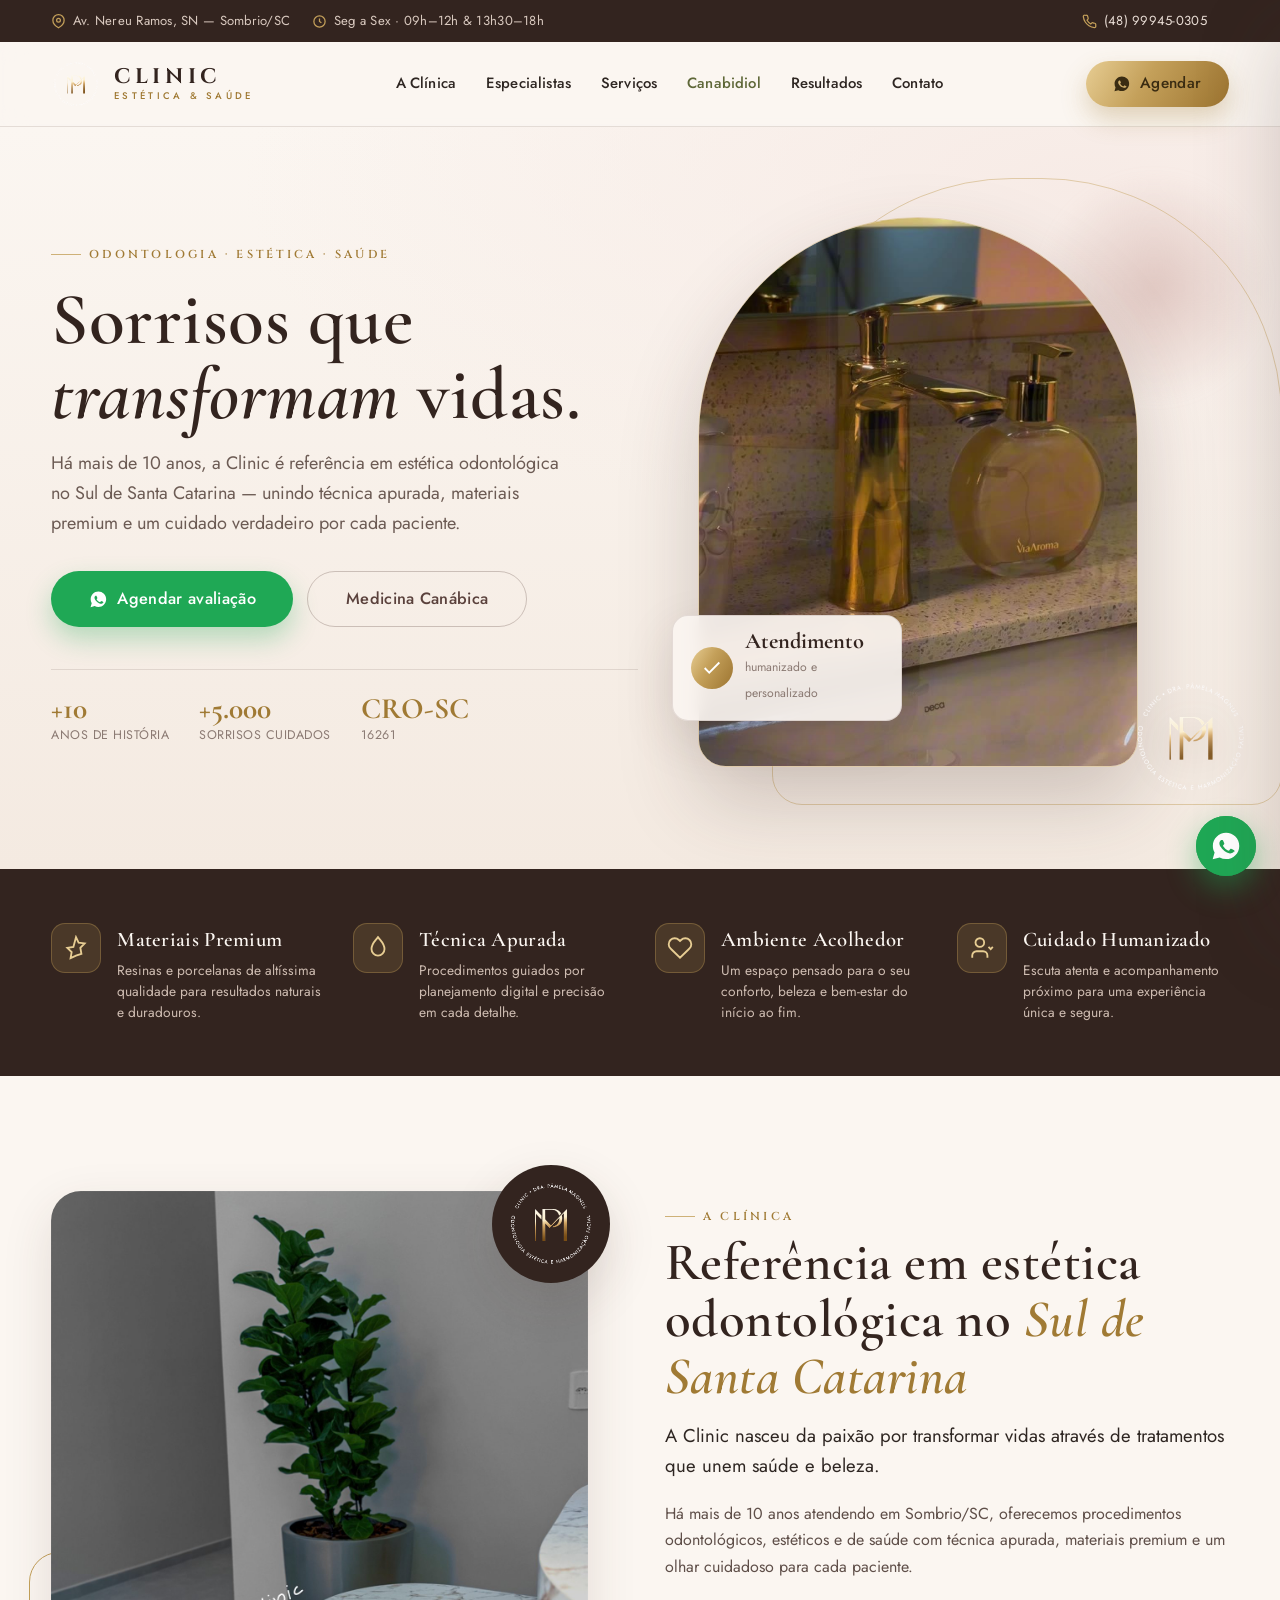
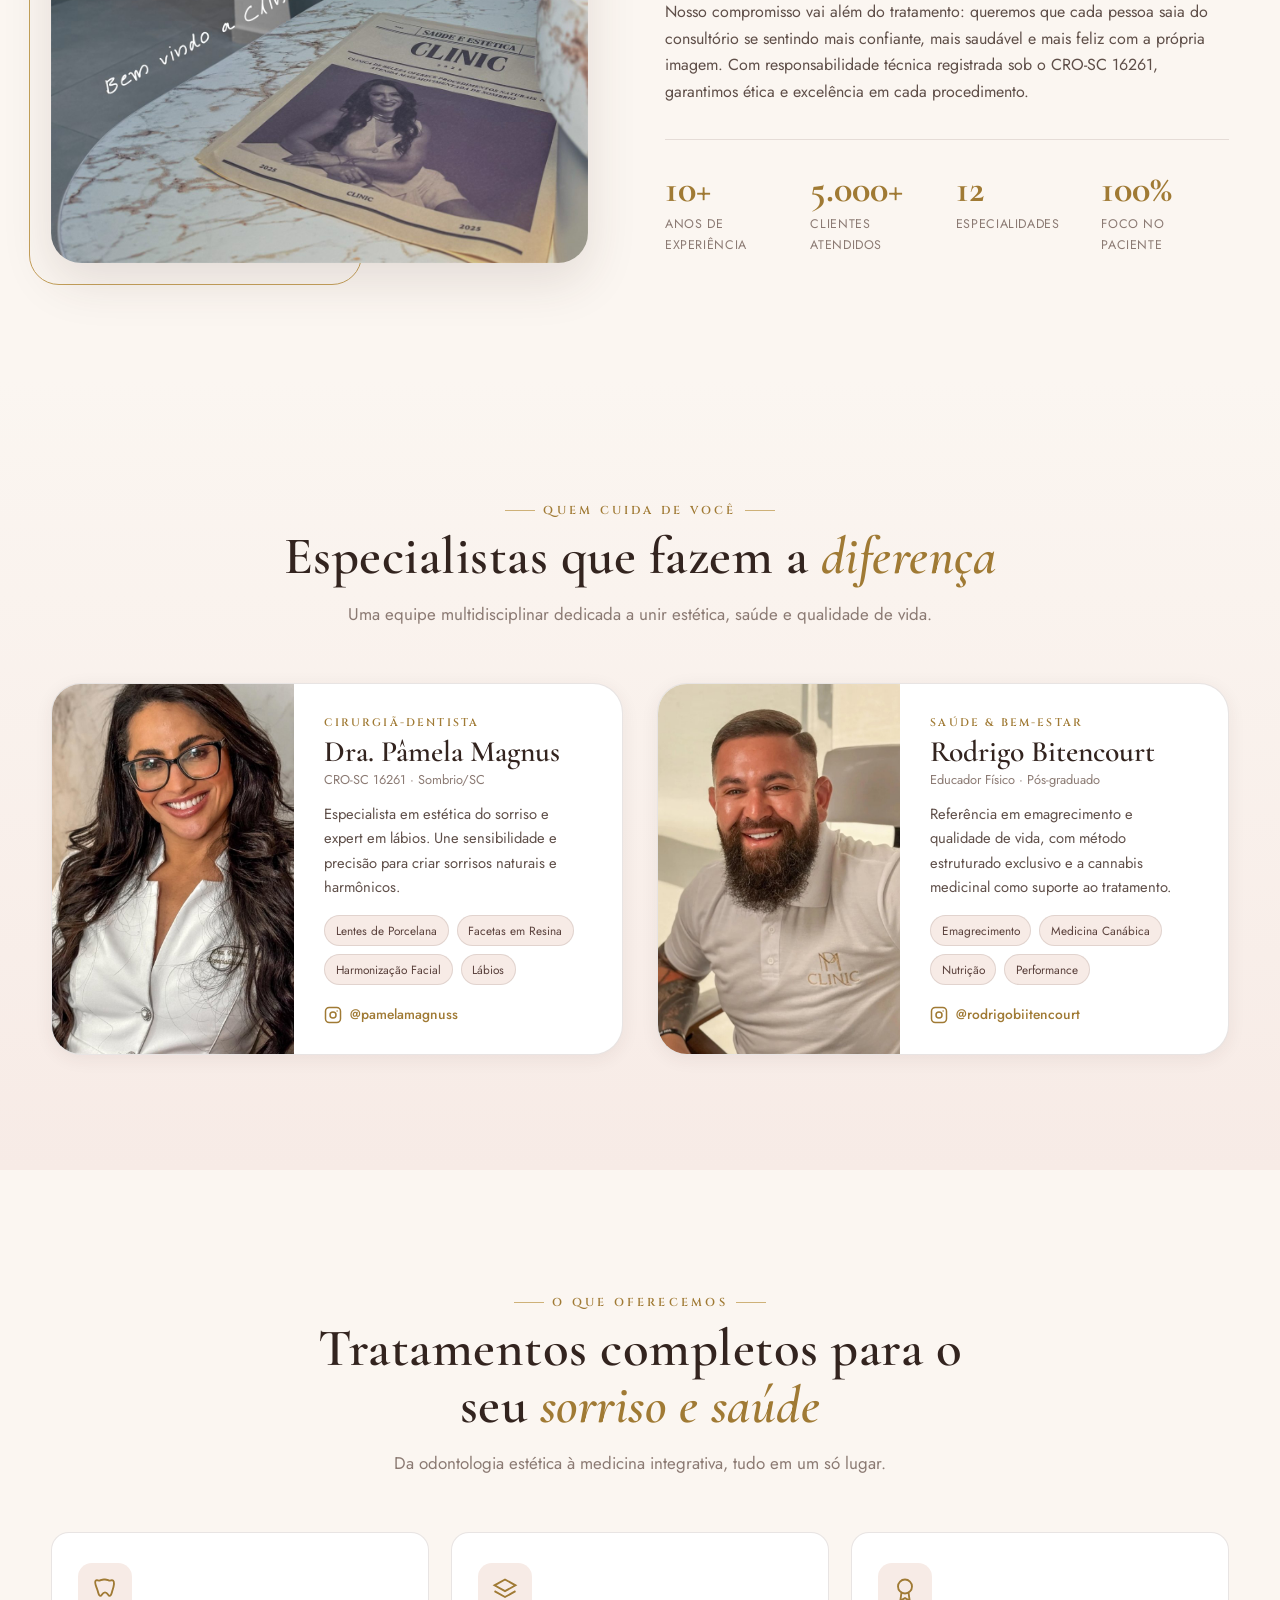
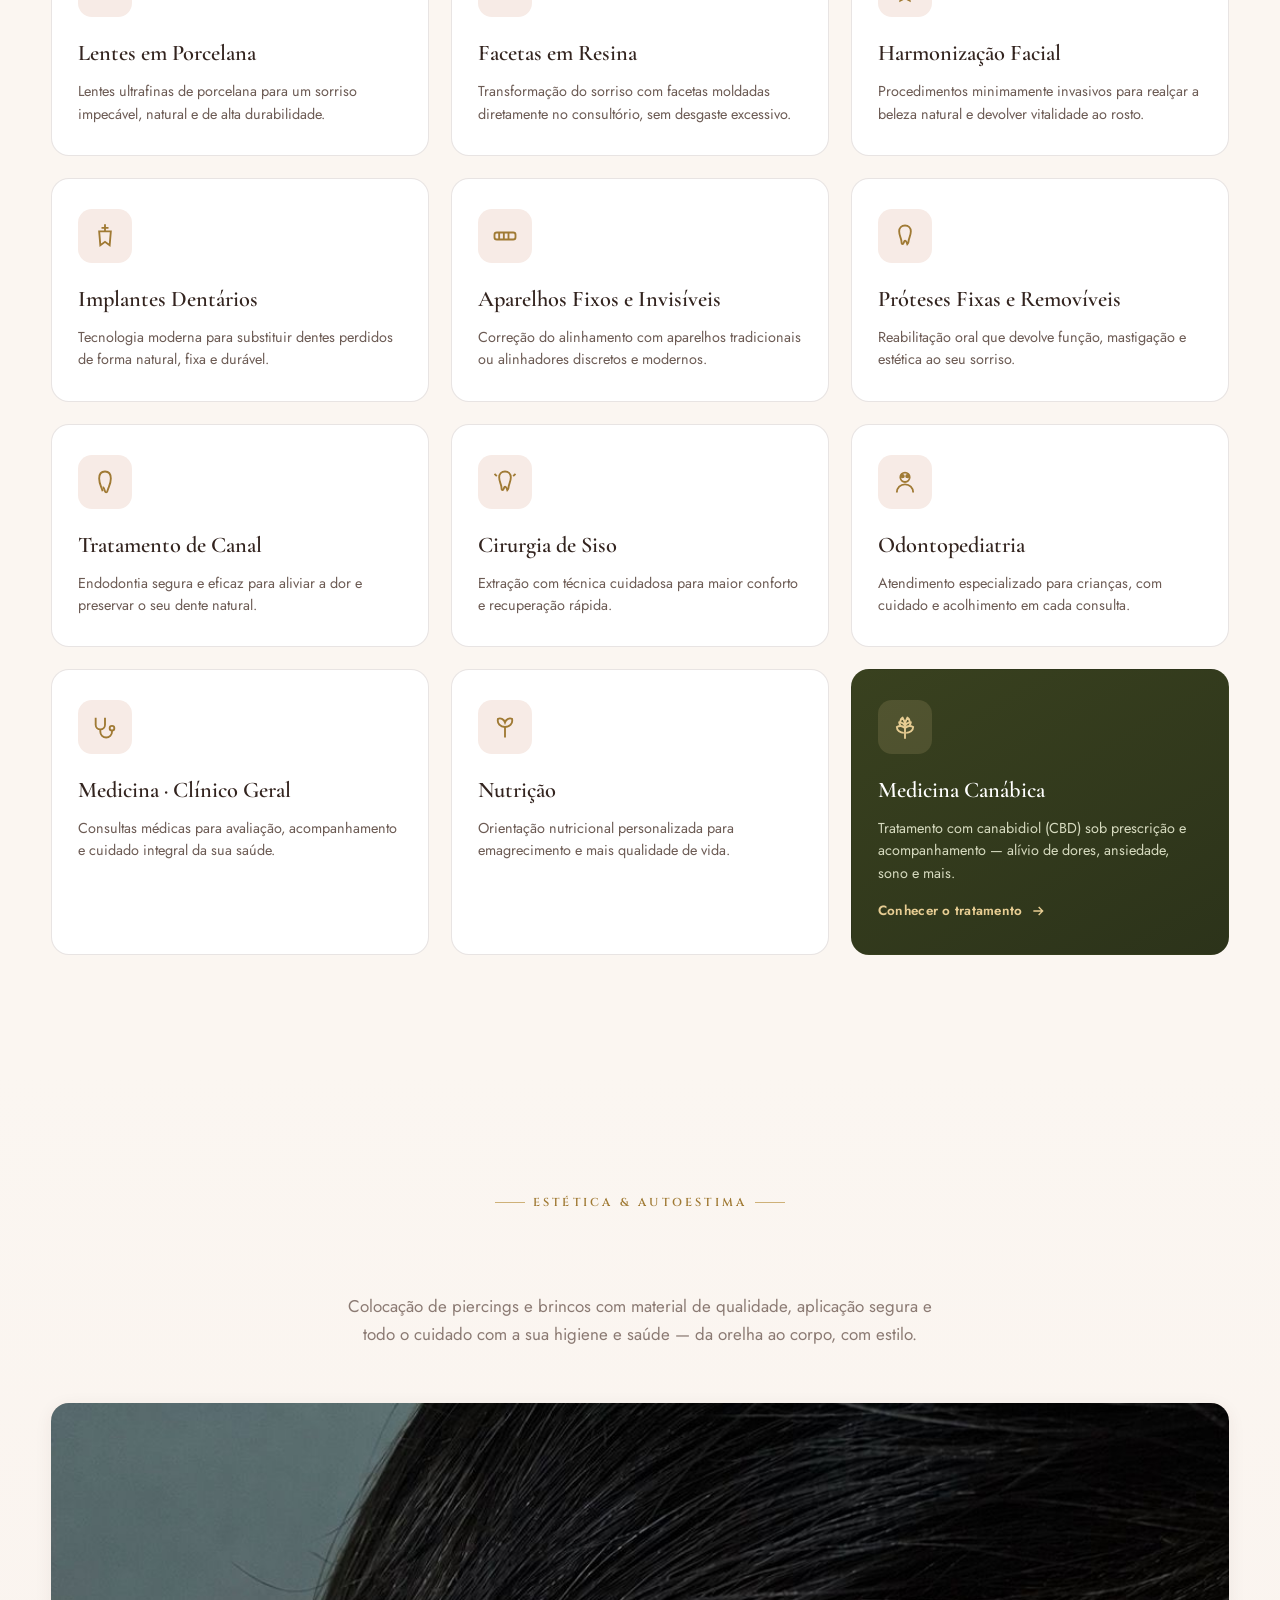
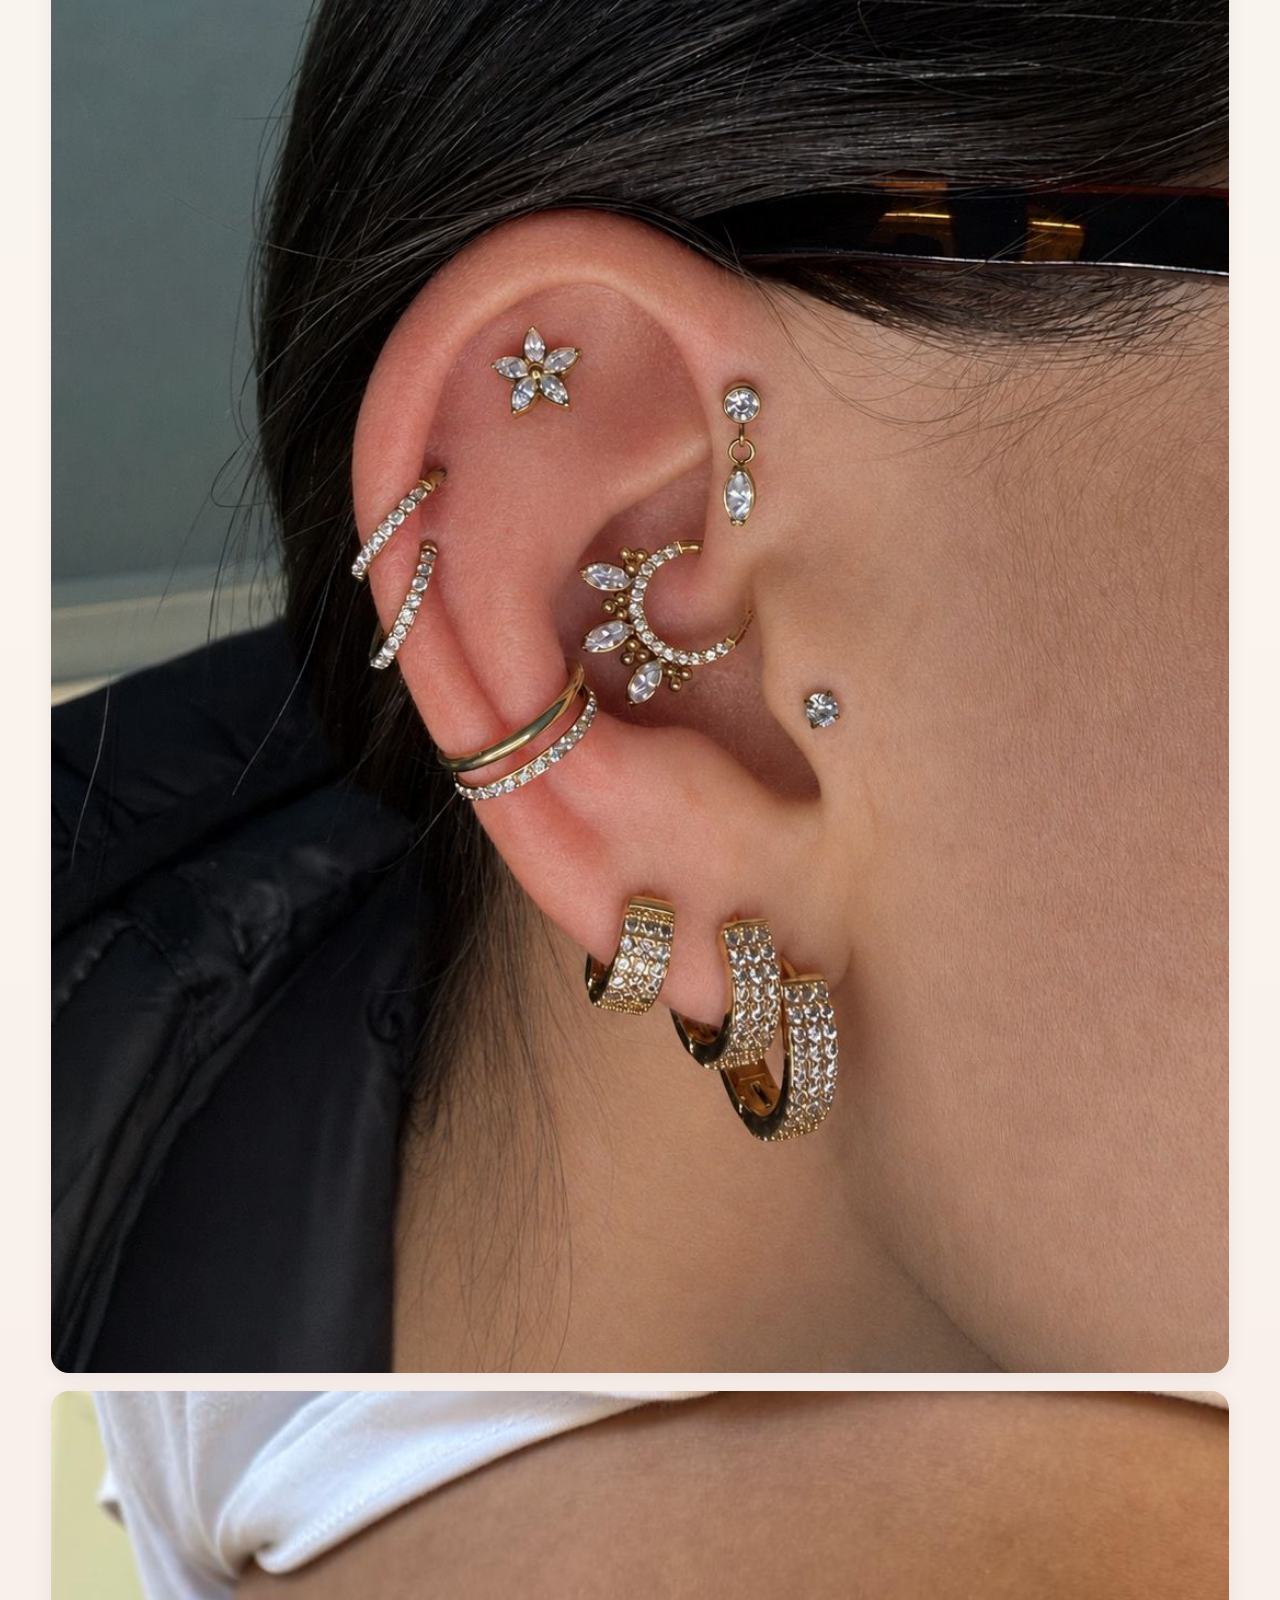
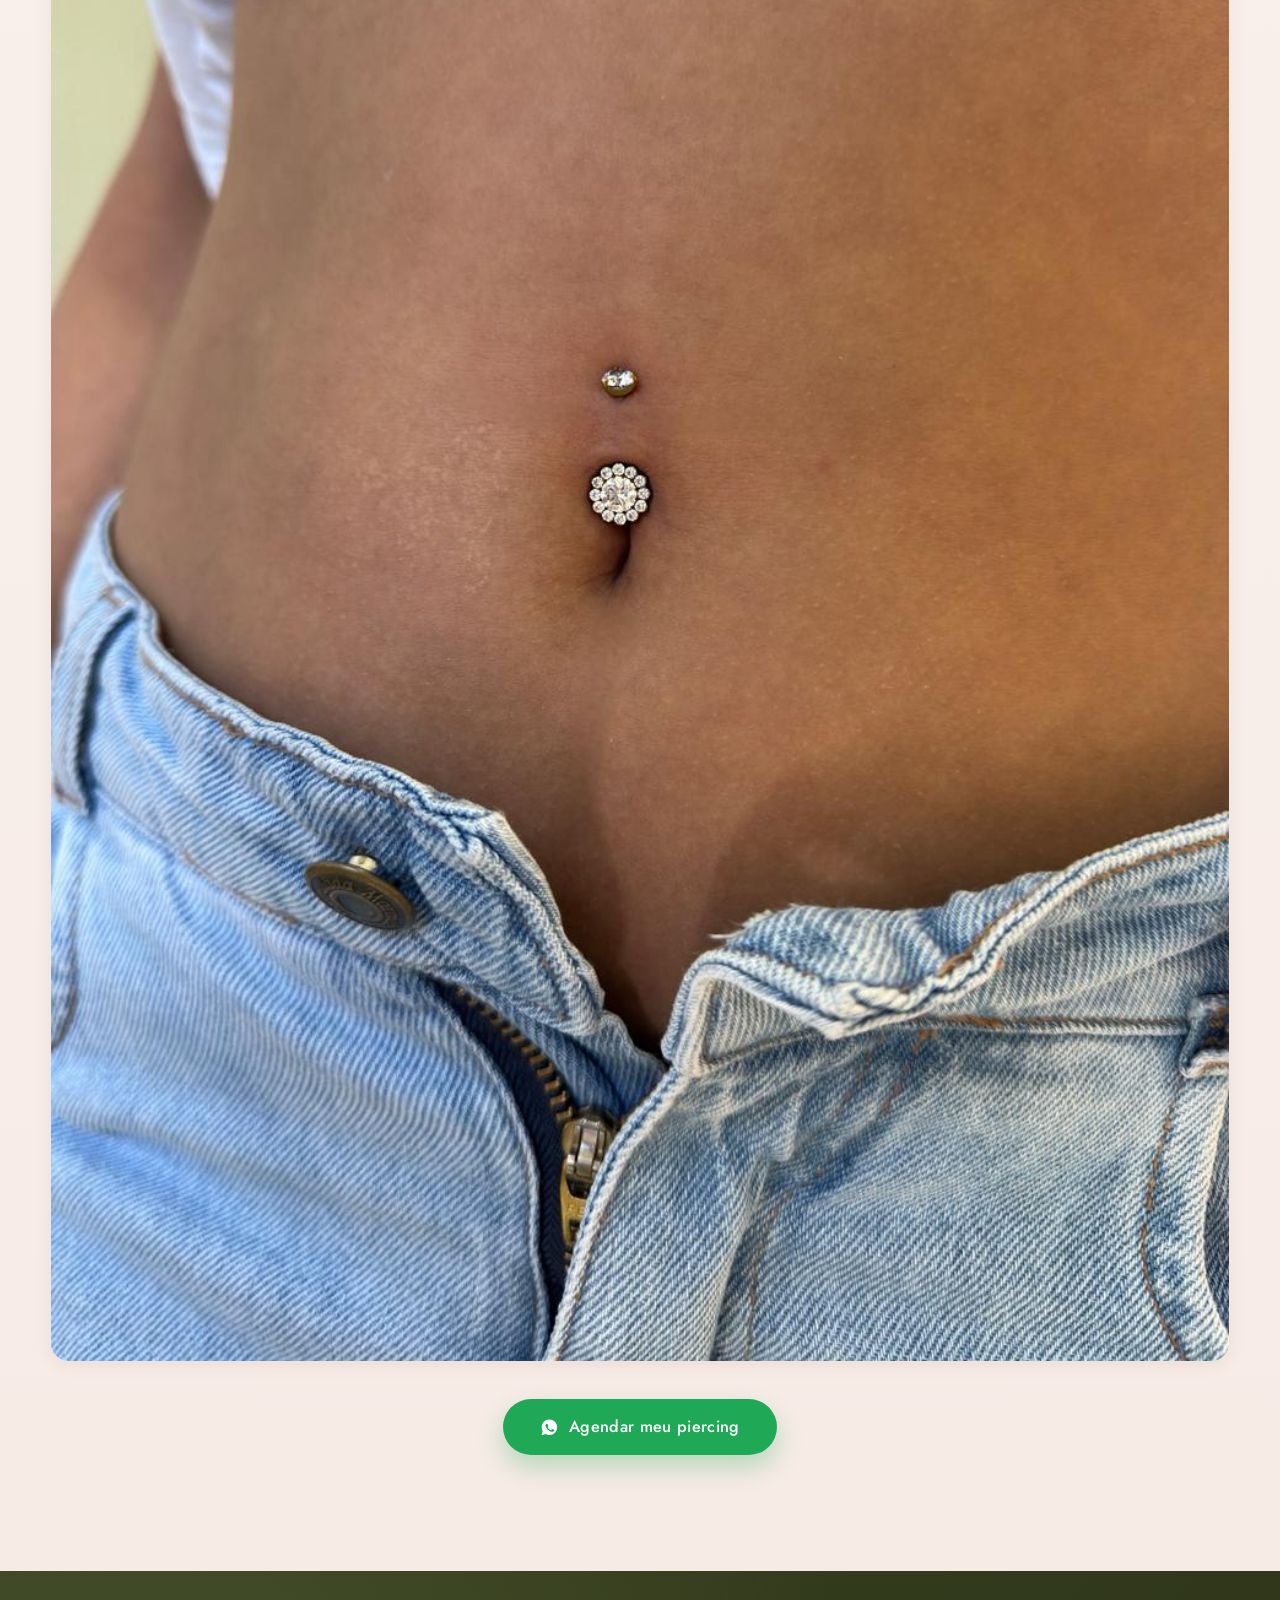
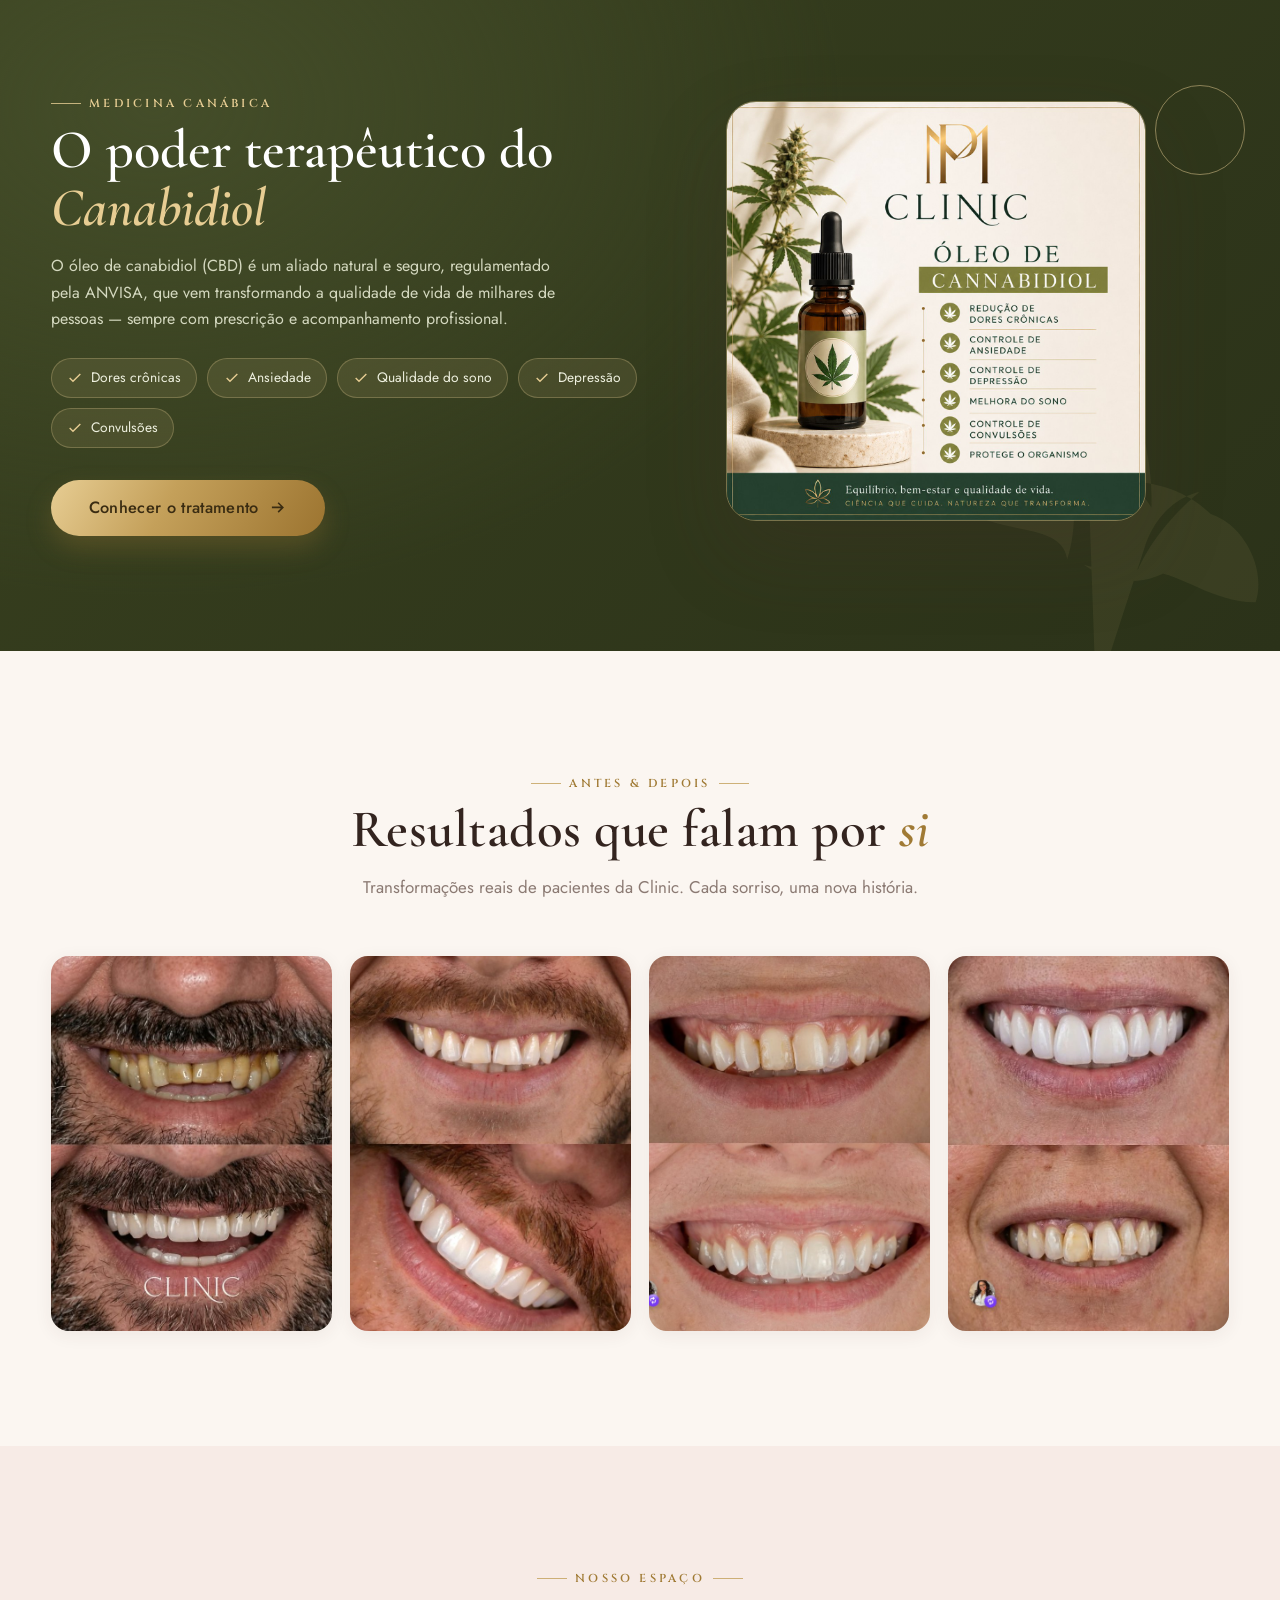
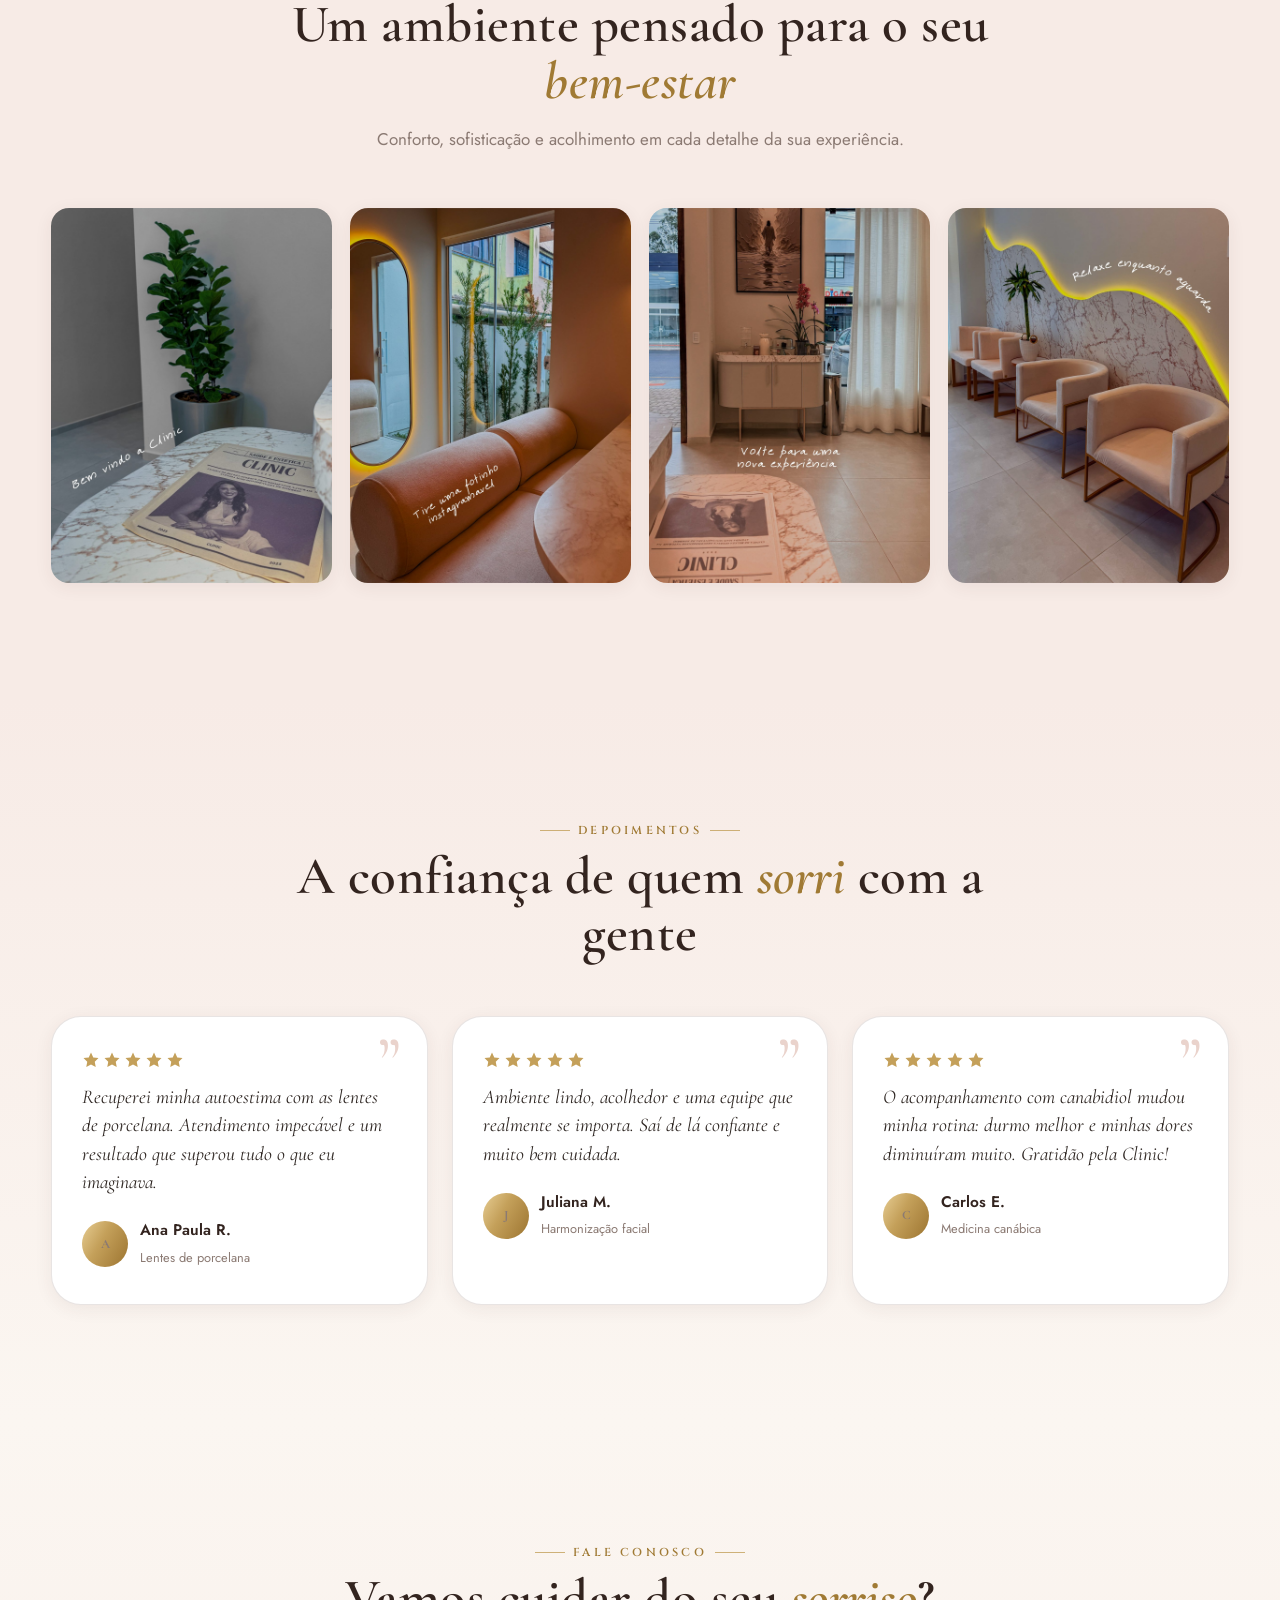
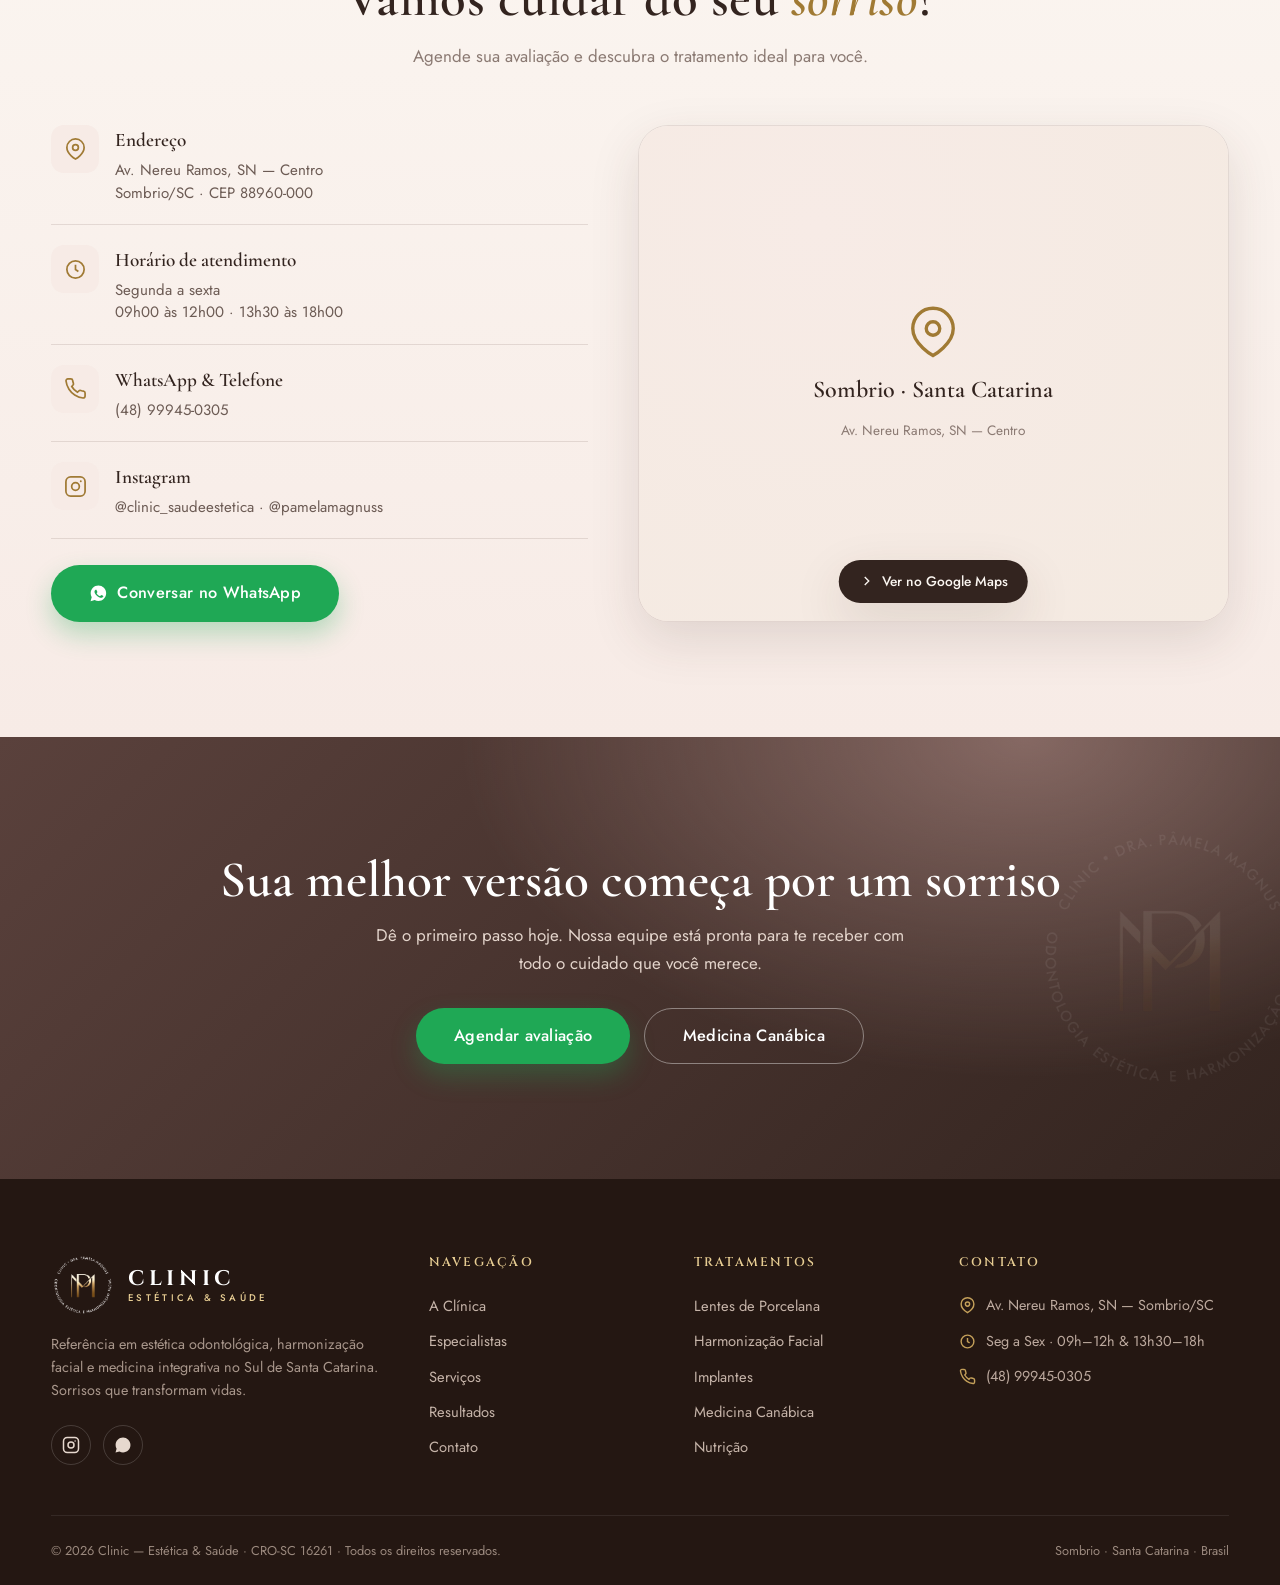
==== commit a959f6d1: "Add Piercings & Brincos section to homepage Co-Authored-By: Claude Opus 4.8 <noreply@anthropic.com>" ====
--- a/index.html
+++ b/index.html
@@ -1,6 +1,27 @@
 <!DOCTYPE html>
 <html lang="pt-BR">
 <head>
+<!-- Google Tag Manager -->
+<script>(function(w,d,s,l,i){w[l]=w[l]||[];w[l].push({'gtm.start':
+new Date().getTime(),event:'gtm.js'});var f=d.getElementsByTagName(s)[0],
+j=d.createElement(s),dl=l!='dataLayer'?'&l='+l:'';j.async=true;j.src=
+'https://www.googletagmanager.com/gtm.js?id='+i+dl;f.parentNode.insertBefore(j,f);
+})(window,document,'script','dataLayer','GTM-MMP8KHBN');</script>
+<!-- End Google Tag Manager -->
+<!-- Google Ads (gtag.js) — conversão no clique do WhatsApp -->
+<script async src="https://www.googletagmanager.com/gtag/js?id=AW-18263034538"></script>
+<script>
+  window.dataLayer = window.dataLayer || [];
+  function gtag(){dataLayer.push(arguments);}
+  gtag('js', new Date());
+  gtag('config', 'AW-18263034538');
+  document.addEventListener('click', function(e){
+    var a = e.target.closest ? e.target.closest('a[href*="wa.me"], a[href*="api.whatsapp"]') : null;
+    if (a && typeof gtag === 'function') {
+      gtag('event', 'conversion', {'send_to': 'AW-18263034538/WMYICIeux8gcEKqVv4RE'});
+    }
+  }, true);
+</script>
 <meta charset="UTF-8">
 <meta name="viewport" content="width=device-width, initial-scale=1.0">
 <title>Clinic — Estética &amp; Saúde | Odontologia e Harmonização Facial em Sombrio/SC</title>
@@ -21,6 +42,10 @@
 <link rel="stylesheet" href="css/styles.css">
 </head>
 <body>
+<!-- Google Tag Manager (noscript) -->
+<noscript><iframe src="https://www.googletagmanager.com/ns.html?id=GTM-MMP8KHBN"
+height="0" width="0" style="display:none;visibility:hidden"></iframe></noscript>
+<!-- End Google Tag Manager (noscript) -->
 
 <!-- ============ TOP BAR ============ -->
 <div class="topbar">
@@ -296,6 +321,27 @@
   </div>
 </section>
 
+<!-- ============ PIERCINGS & BRINCOS ============ -->
+<section class="section section--alt" id="piercings">
+  <div class="container">
+    <div class="section-head center">
+      <span class="eyebrow center" data-reveal>Estética &amp; Autoestima</span>
+      <h2 class="section-title" data-reveal data-delay="1">Piercings &amp; <em>Brincos</em></h2>
+      <p class="section-lead" data-reveal data-delay="2">Colocação de piercings e brincos com material de qualidade, aplicação segura e todo o cuidado com a sua higiene e saúde — da orelha ao corpo, com estilo.</p>
+    </div>
+    <div class="gallery">
+      <figure class="gallery__item" data-reveal data-src="assets/img/piercing-orelha.jpg"><img src="assets/img/piercing-orelha.jpg" alt="Brincos e piercings na orelha — Clinic, Sombrio/SC"><span class="gallery__cap">Brincos &amp; piercings na orelha</span><span class="zoom"><svg viewBox="0 0 24 24" fill="none" stroke="currentColor" stroke-width="2"><circle cx="11" cy="11" r="7"/><path d="M21 21l-4.3-4.3M11 8v6M8 11h6"/></svg></span></figure>
+      <figure class="gallery__item" data-reveal data-delay="1" data-src="assets/img/piercing-corporal.jpg"><img src="assets/img/piercing-corporal.jpg" alt="Piercing corporal — Clinic, Sombrio/SC"><span class="gallery__cap">Piercing corporal</span><span class="zoom"><svg viewBox="0 0 24 24" fill="none" stroke="currentColor" stroke-width="2"><circle cx="11" cy="11" r="7"/><path d="M21 21l-4.3-4.3M11 8v6M8 11h6"/></svg></span></figure>
+    </div>
+    <div style="text-align:center;margin-top:38px" data-reveal>
+      <a class="btn btn--wa btn--lg" href="https://wa.me/5548999450305?text=Ol%C3%A1!%20Vim%20pelo%20site%20e%20gostaria%20de%20agendar%20um%20piercing%2Fbrinco." target="_blank" rel="noopener">
+        <svg viewBox="0 0 24 24" fill="currentColor"><path d="M12.04 2C6.58 2 2.13 6.45 2.13 11.91c0 1.75.46 3.45 1.32 4.95L2 22l5.25-1.38a9.9 9.9 0 004.79 1.22h.01c5.46 0 9.9-4.45 9.9-9.91 0-2.65-1.03-5.14-2.9-7.01A9.82 9.82 0 0012.04 2zm5.8 14.15c-.24.68-1.4 1.3-1.94 1.34-.5.05-.95.23-3.2-.67-2.7-1.06-4.42-3.8-4.55-3.98-.13-.18-1.1-1.46-1.1-2.78 0-1.32.7-1.97.94-2.24.24-.27.53-.34.7-.34.18 0 .35 0 .5.01.16.01.38-.06.6.46.24.55.8 1.9.87 2.04.07.14.12.3.02.48-.1.18-.15.3-.3.46-.14.18-.3.4-.43.53-.14.14-.29.29-.12.57.17.27.74 1.22 1.6 1.98 1.1.98 2.02 1.28 2.3 1.42.28.14.45.12.62-.07.17-.18.71-.83.9-1.11.18-.27.37-.23.62-.14.25.1 1.6.76 1.87.9.27.14.45.2.52.32.07.12.07.7-.17 1.38z"/></svg>
+        Agendar meu piercing
+      </a>
+    </div>
+  </div>
+</section>
+
 <!-- ============ CANABIDIOL TEASER ============ -->
 <section class="section cbd" id="canabidiol">
   <svg class="cbd__leaf" viewBox="0 0 24 24" fill="currentColor"><path d="M12 22V11c-2-2-5-2-7-1 0 3 3 5 6 5-3 0-6-2-6-5-2 0-4 2-4 4 3 1 6-1 7 1 0-3-2-6-2-6s2 1 2 4c0-3 2-6 2-6s2 3 2 6c0-3 2-4 2-4s-2 3-2 6c1-2 4 0 7-1 0-2-2-4-4-4 0 3-3 5-6 5 3 1 6-1 6-5-2-1-5-1-7 1z"/></svg>
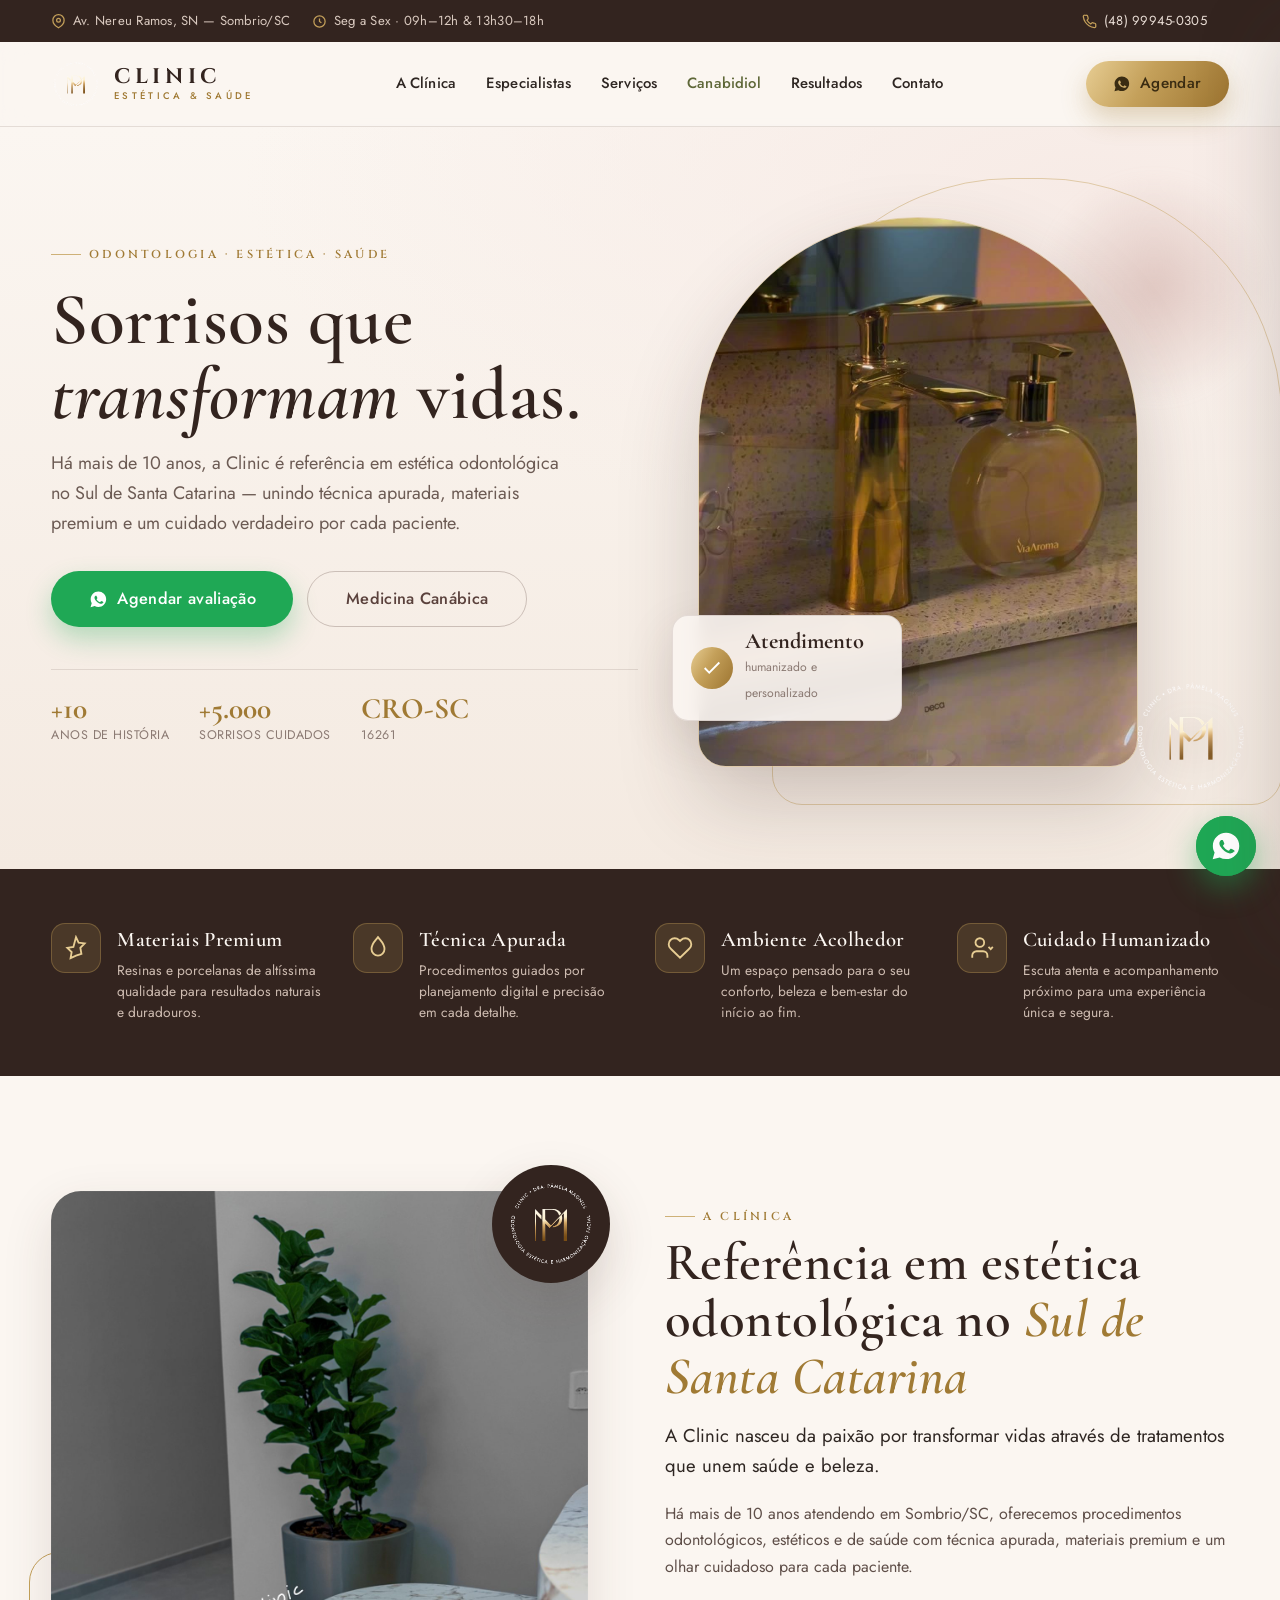
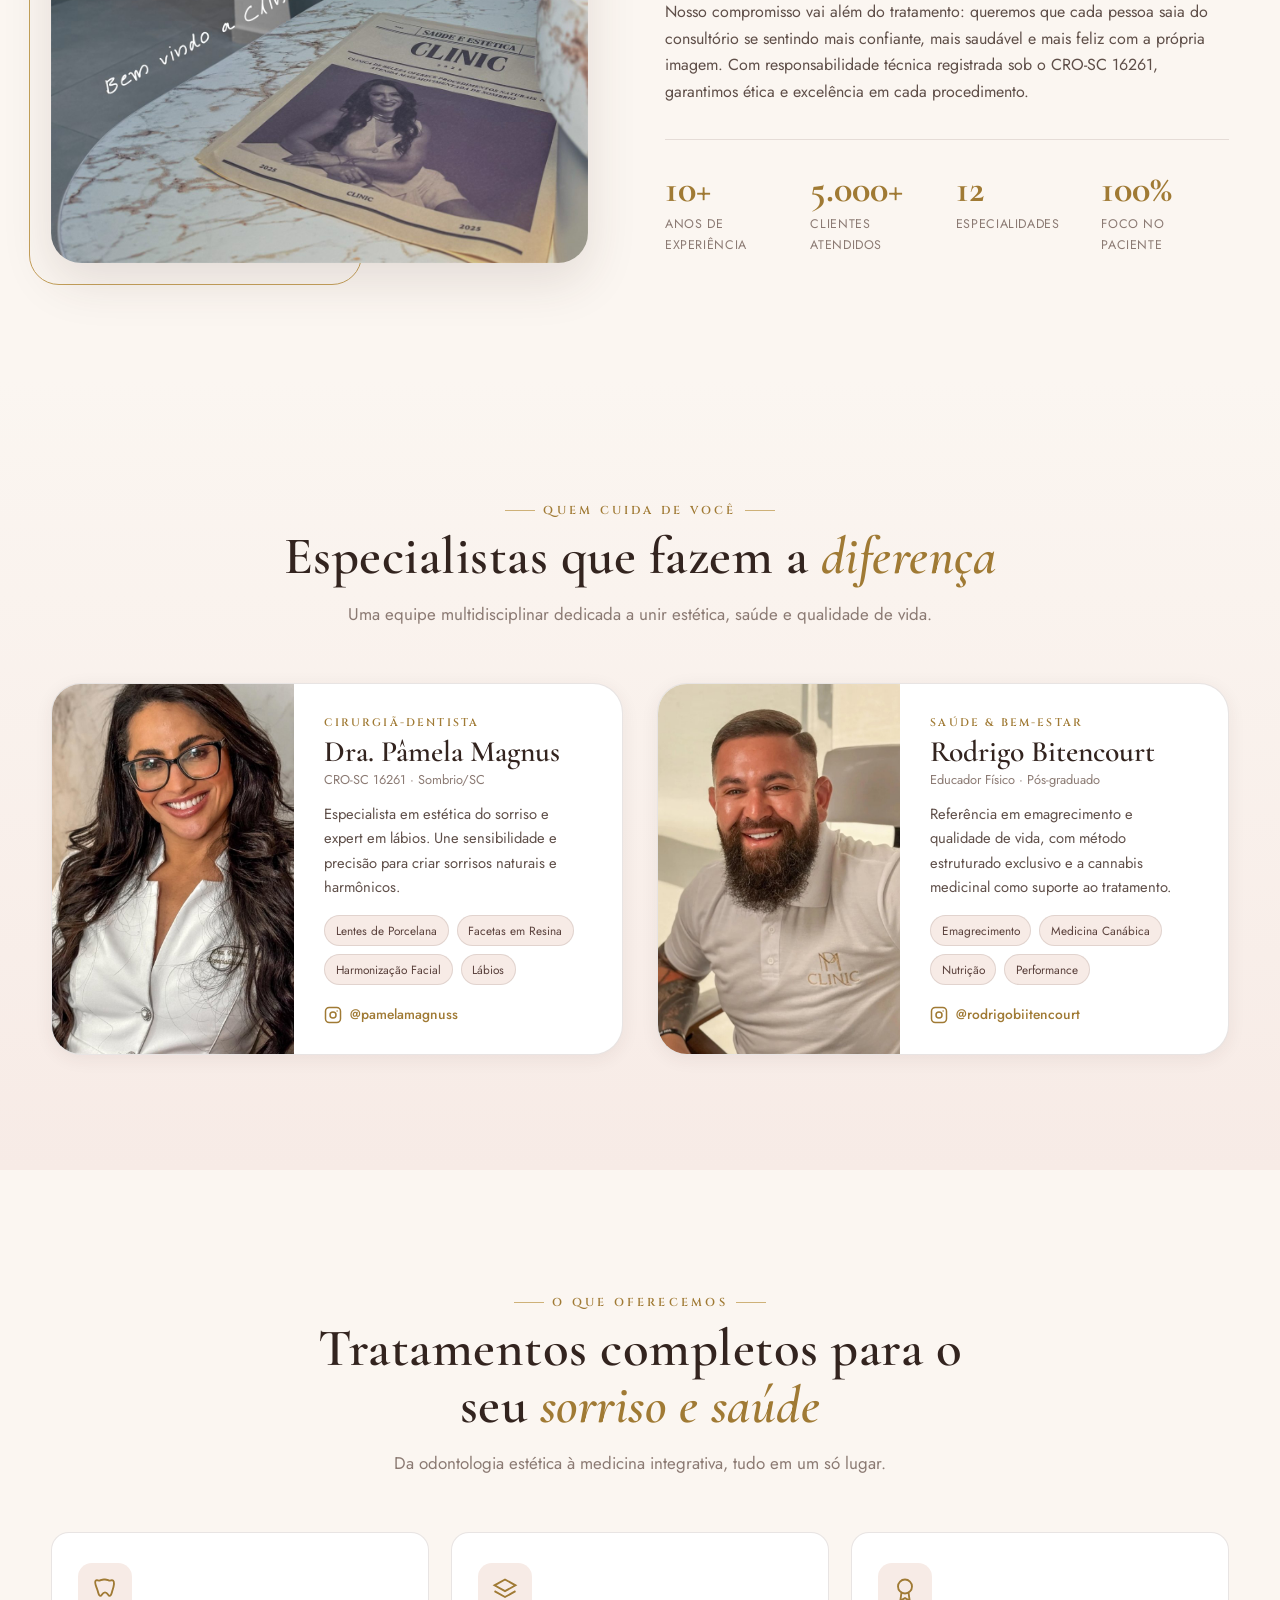
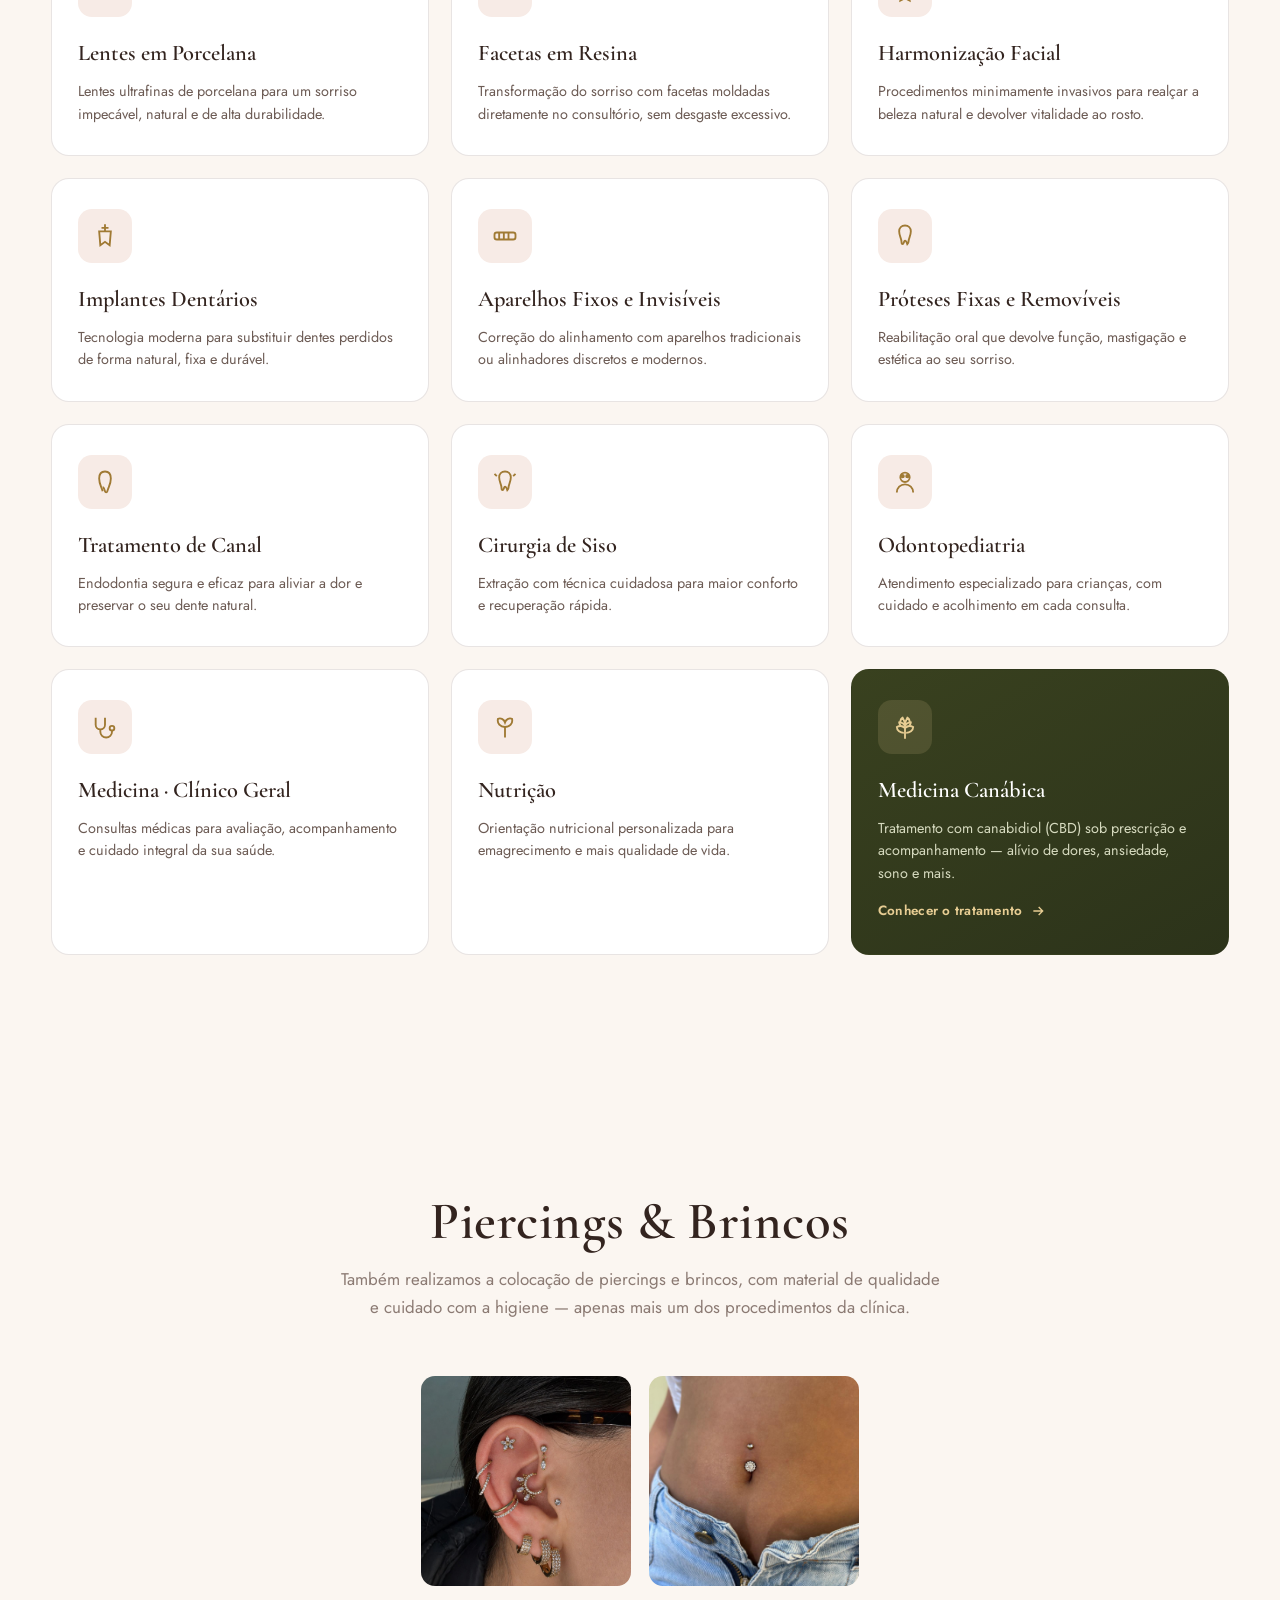
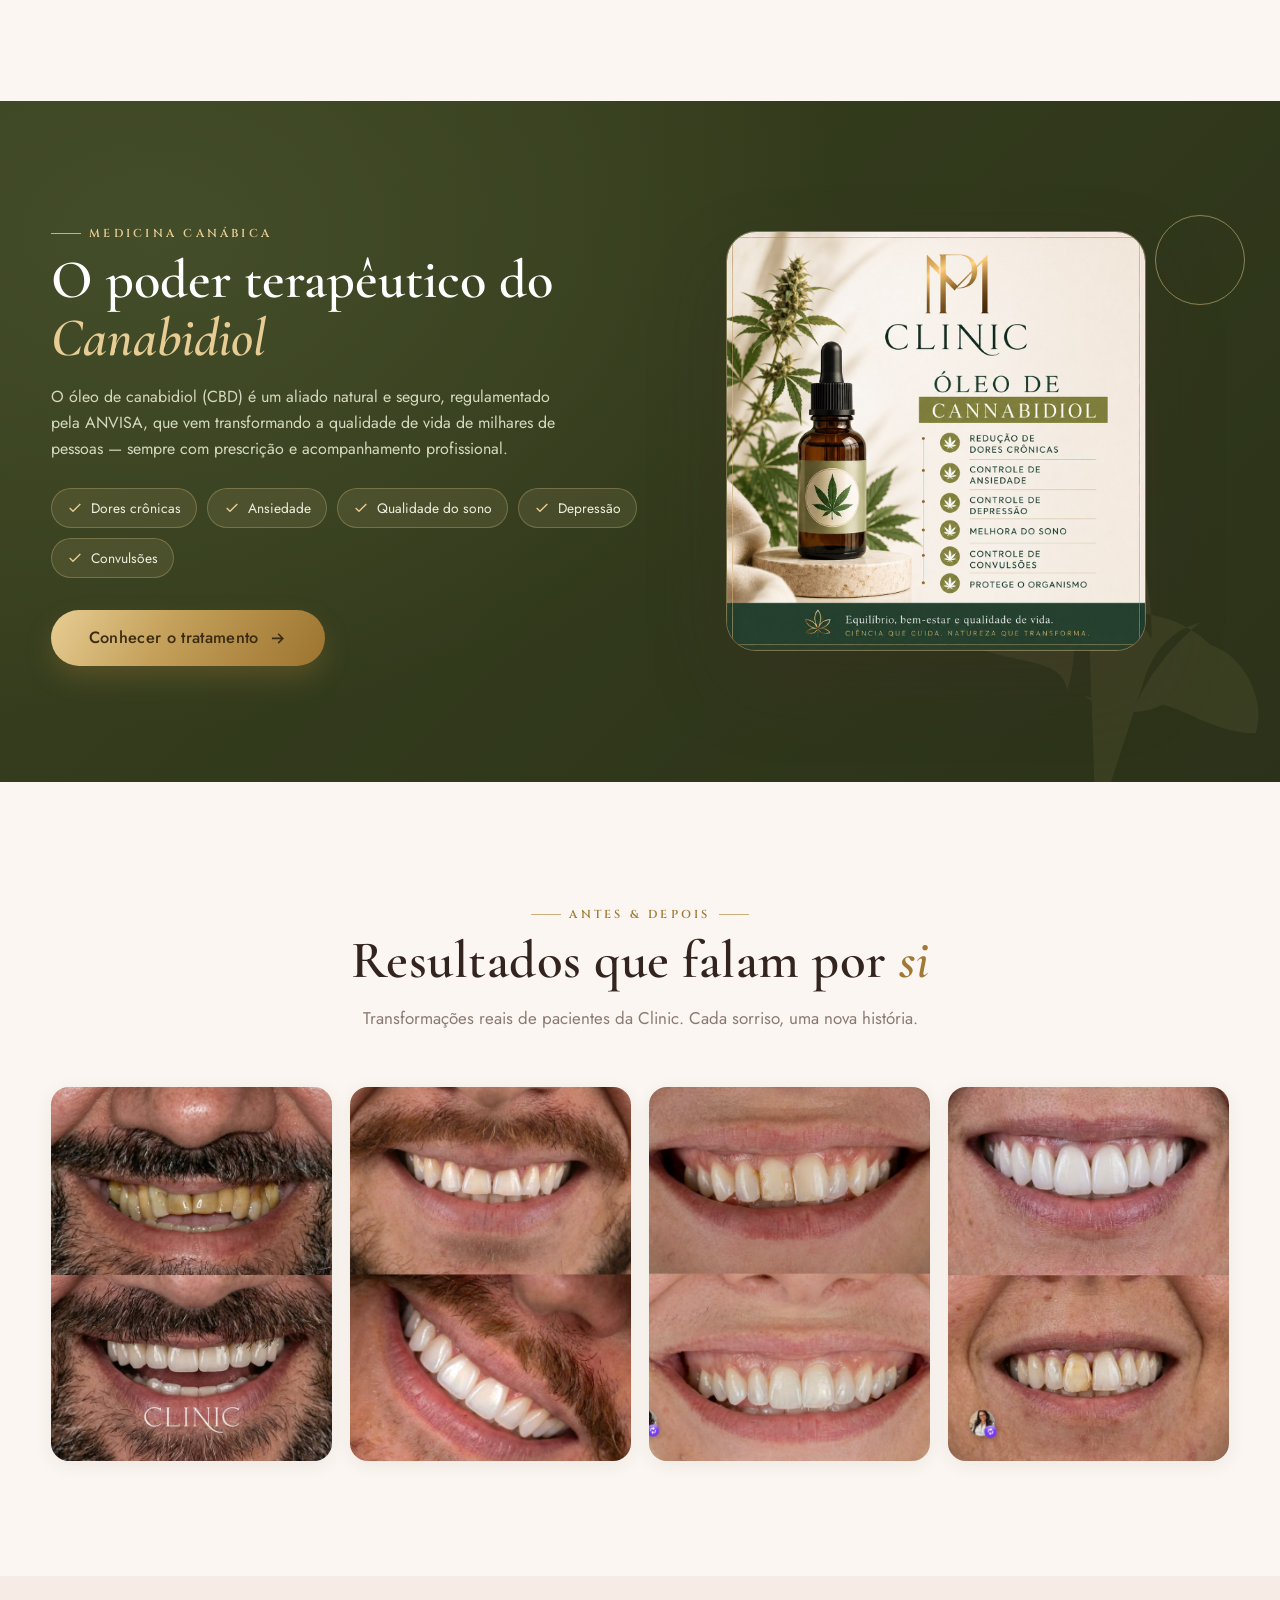
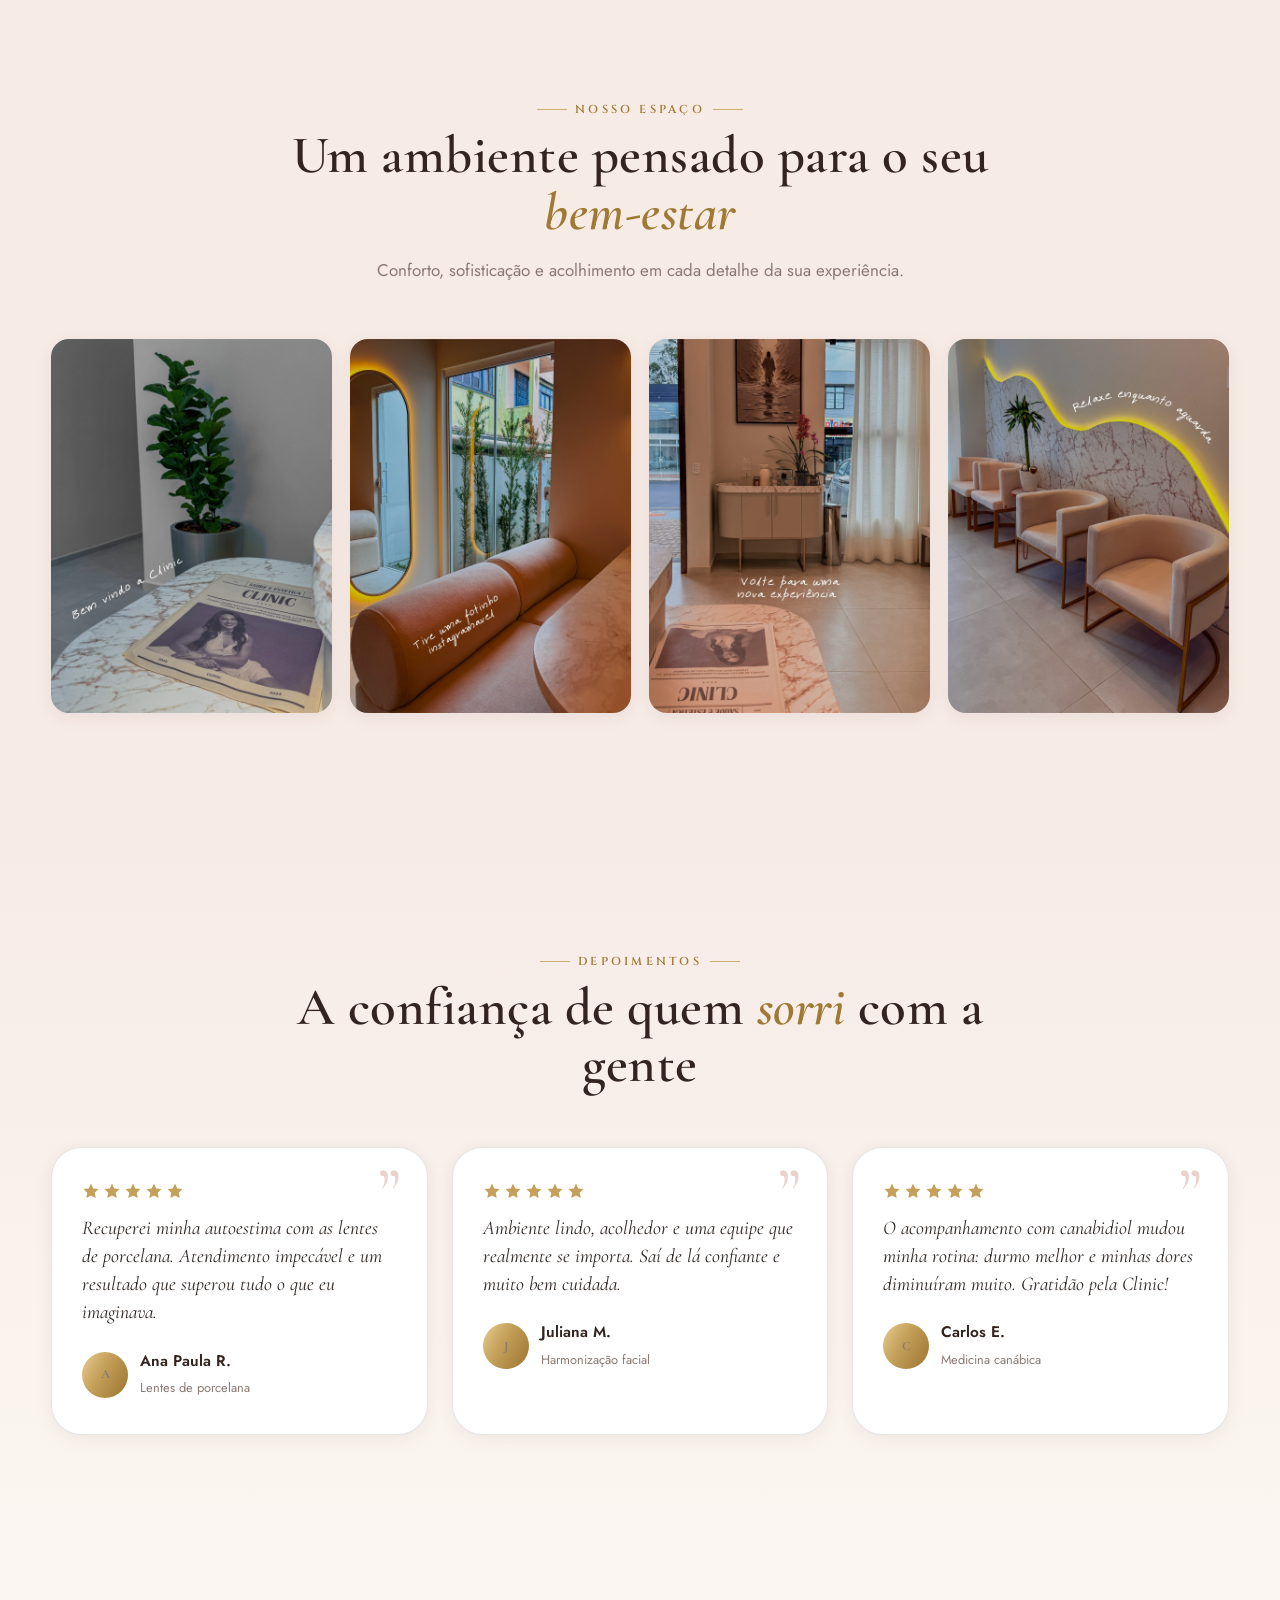
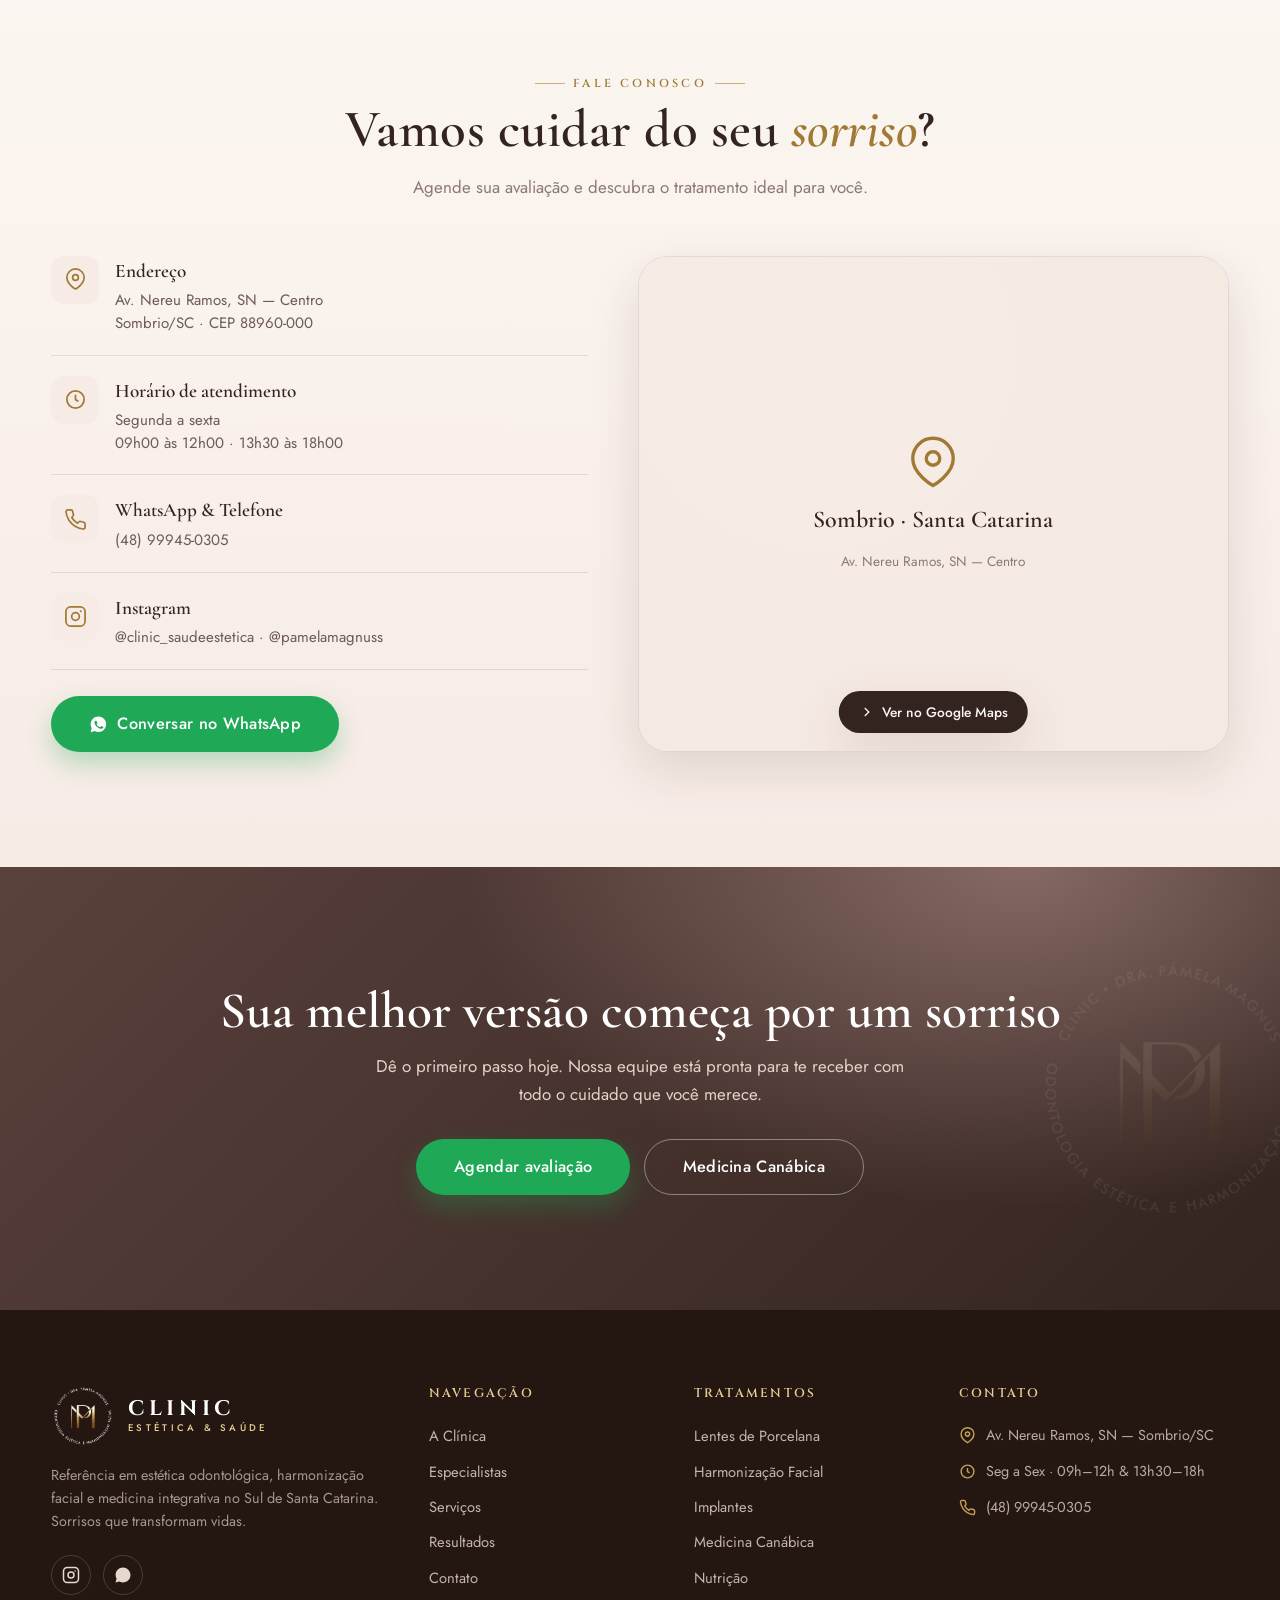
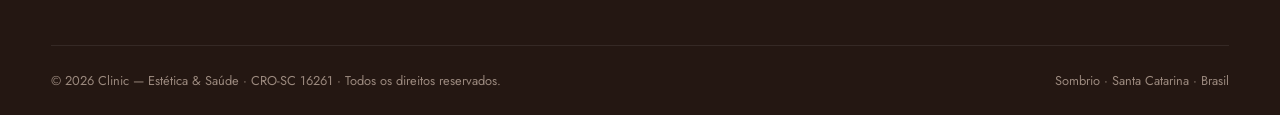
==== commit 3c4d1fdb: "Make Piercings section subtle: smaller thumbnails, remove CTA/highlight Co-Authored-By: Claude Opus " ====
--- a/index.html
+++ b/index.html
@@ -322,22 +322,15 @@
 </section>
 
 <!-- ============ PIERCINGS & BRINCOS ============ -->
-<section class="section section--alt" id="piercings">
-  <div class="container">
-    <div class="section-head center">
-      <span class="eyebrow center" data-reveal>Estética &amp; Autoestima</span>
-      <h2 class="section-title" data-reveal data-delay="1">Piercings &amp; <em>Brincos</em></h2>
-      <p class="section-lead" data-reveal data-delay="2">Colocação de piercings e brincos com material de qualidade, aplicação segura e todo o cuidado com a sua higiene e saúde — da orelha ao corpo, com estilo.</p>
-    </div>
-    <div class="gallery">
-      <figure class="gallery__item" data-reveal data-src="assets/img/piercing-orelha.jpg"><img src="assets/img/piercing-orelha.jpg" alt="Brincos e piercings na orelha — Clinic, Sombrio/SC"><span class="gallery__cap">Brincos &amp; piercings na orelha</span><span class="zoom"><svg viewBox="0 0 24 24" fill="none" stroke="currentColor" stroke-width="2"><circle cx="11" cy="11" r="7"/><path d="M21 21l-4.3-4.3M11 8v6M8 11h6"/></svg></span></figure>
-      <figure class="gallery__item" data-reveal data-delay="1" data-src="assets/img/piercing-corporal.jpg"><img src="assets/img/piercing-corporal.jpg" alt="Piercing corporal — Clinic, Sombrio/SC"><span class="gallery__cap">Piercing corporal</span><span class="zoom"><svg viewBox="0 0 24 24" fill="none" stroke="currentColor" stroke-width="2"><circle cx="11" cy="11" r="7"/><path d="M21 21l-4.3-4.3M11 8v6M8 11h6"/></svg></span></figure>
-    </div>
-    <div style="text-align:center;margin-top:38px" data-reveal>
-      <a class="btn btn--wa btn--lg" href="https://wa.me/5548999450305?text=Ol%C3%A1!%20Vim%20pelo%20site%20e%20gostaria%20de%20agendar%20um%20piercing%2Fbrinco." target="_blank" rel="noopener">
-        <svg viewBox="0 0 24 24" fill="currentColor"><path d="M12.04 2C6.58 2 2.13 6.45 2.13 11.91c0 1.75.46 3.45 1.32 4.95L2 22l5.25-1.38a9.9 9.9 0 004.79 1.22h.01c5.46 0 9.9-4.45 9.9-9.91 0-2.65-1.03-5.14-2.9-7.01A9.82 9.82 0 0012.04 2zm5.8 14.15c-.24.68-1.4 1.3-1.94 1.34-.5.05-.95.23-3.2-.67-2.7-1.06-4.42-3.8-4.55-3.98-.13-.18-1.1-1.46-1.1-2.78 0-1.32.7-1.97.94-2.24.24-.27.53-.34.7-.34.18 0 .35 0 .5.01.16.01.38-.06.6.46.24.55.8 1.9.87 2.04.07.14.12.3.02.48-.1.18-.15.3-.3.46-.14.18-.3.4-.43.53-.14.14-.29.29-.12.57.17.27.74 1.22 1.6 1.98 1.1.98 2.02 1.28 2.3 1.42.28.14.45.12.62-.07.17-.18.71-.83.9-1.11.18-.27.37-.23.62-.14.25.1 1.6.76 1.87.9.27.14.45.2.52.32.07.12.07.7-.17 1.38z"/></svg>
-        Agendar meu piercing
-      </a>
+<section class="section" id="piercings">
+  <div class="container">
+    <div class="section-head center">
+      <h2 class="section-title" data-reveal>Piercings &amp; Brincos</h2>
+      <p class="section-lead" data-reveal data-delay="1">Também realizamos a colocação de piercings e brincos, com material de qualidade e cuidado com a higiene — apenas mais um dos procedimentos da clínica.</p>
+    </div>
+    <div style="display:flex;gap:18px;justify-content:center;flex-wrap:wrap" data-reveal data-delay="1">
+      <img src="assets/img/piercing-orelha.jpg" alt="Brincos e piercings na orelha — Clinic, Sombrio/SC" style="width:210px;height:210px;object-fit:cover;border-radius:14px">
+      <img src="assets/img/piercing-corporal.jpg" alt="Piercing corporal — Clinic, Sombrio/SC" style="width:210px;height:210px;object-fit:cover;border-radius:14px">
     </div>
   </div>
 </section>
